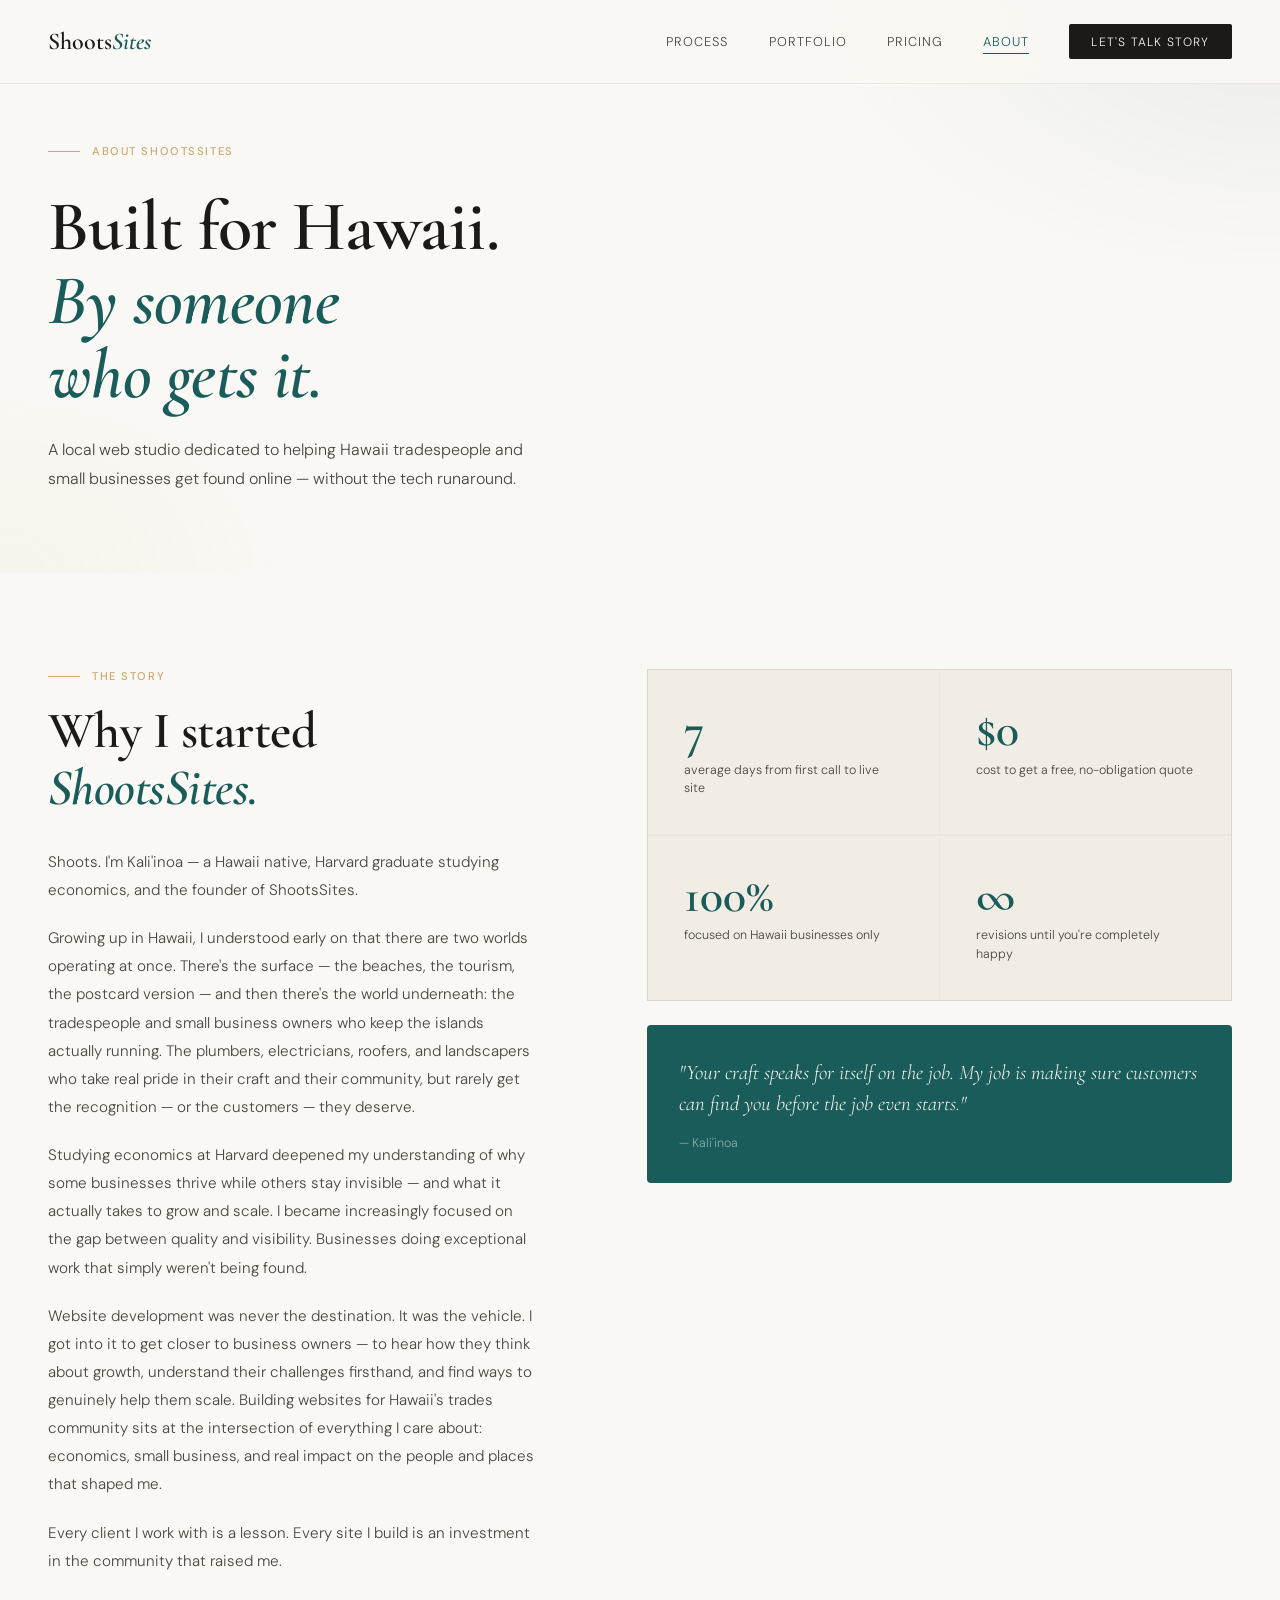
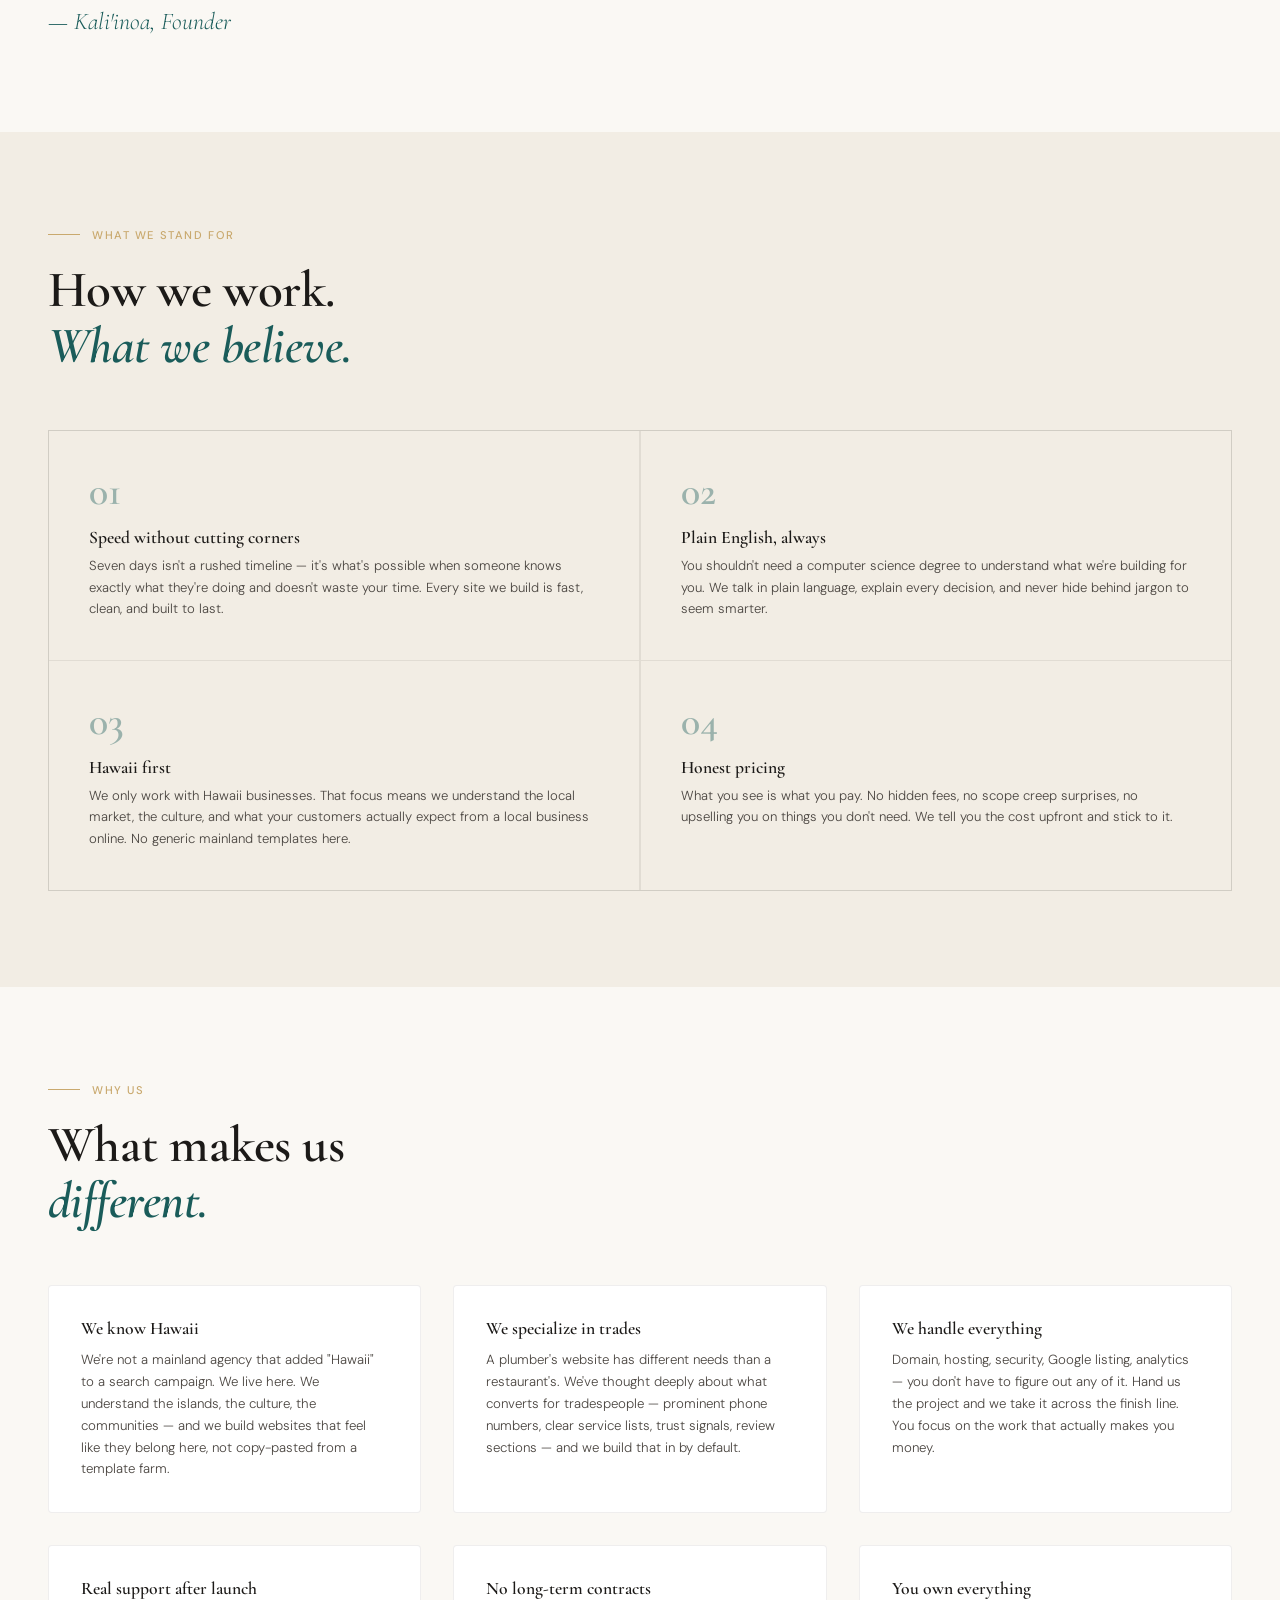
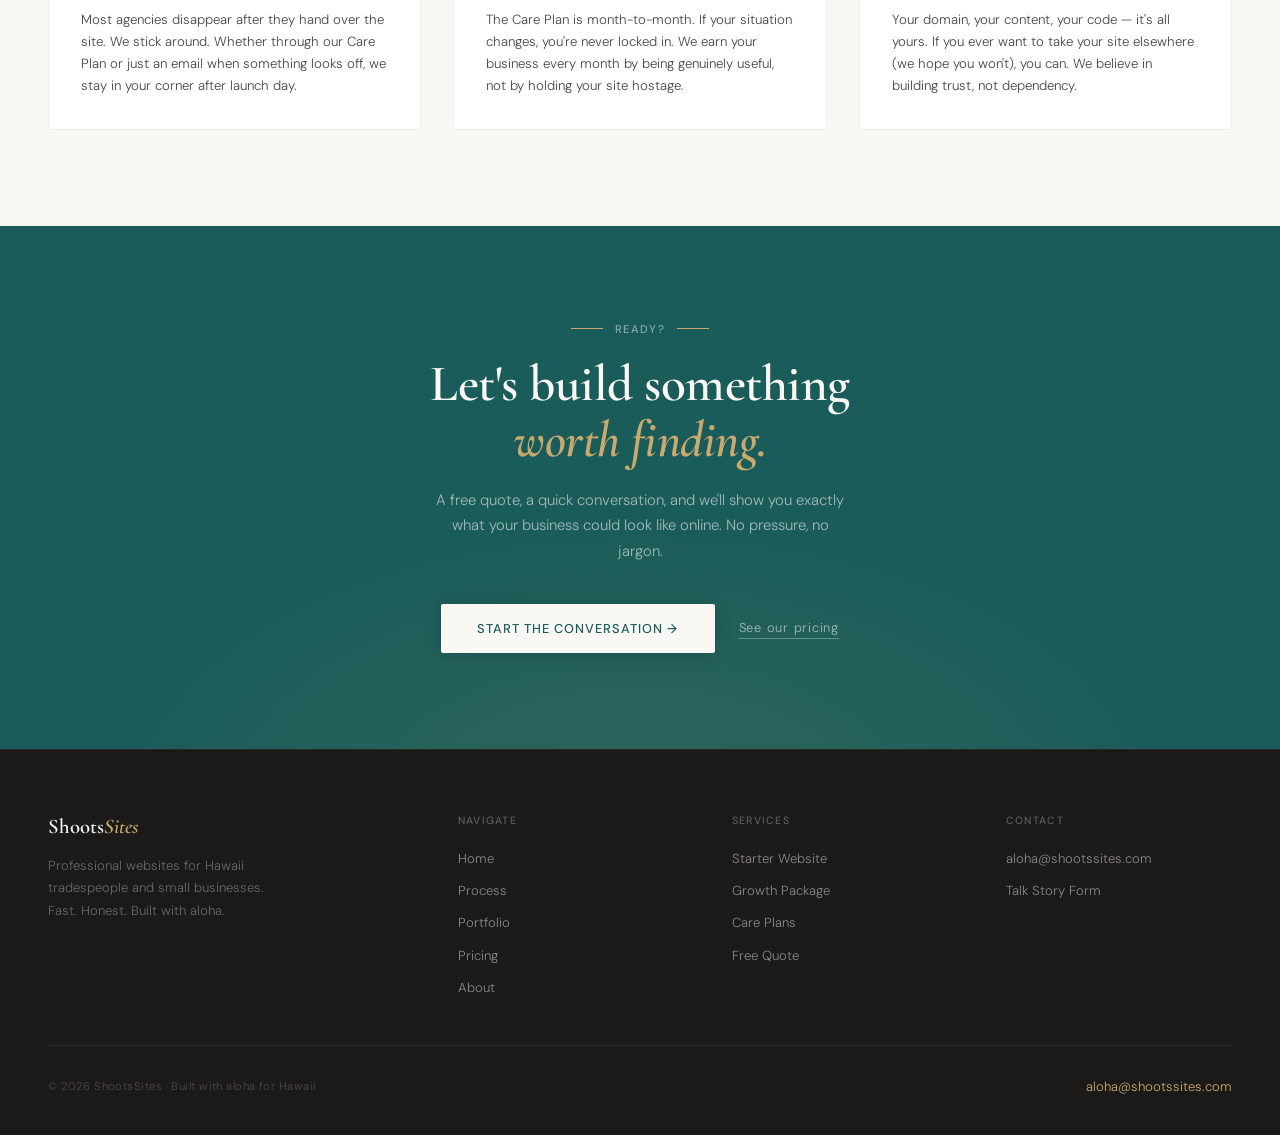
==== about.html @ 87e16a1a "Swap trust bar revisions stat for 24hr response; remove social links Co-Authored-By: Claude Sonnet 4" ====
<!DOCTYPE html>
<html lang="en">
<head>
  <meta charset="UTF-8">
  <meta name="viewport" content="width=device-width, initial-scale=1.0">
  <title>About ShootsSites – Hawaii Web Design by Kali'inoa</title>
  <meta name="description" content="ShootsSites is a Hawaii web studio founded by Kali'inoa, a Harvard economics student and Hawaii native dedicated to helping local tradespeople get found online.">
  <link rel="canonical" href="https://shootssites.com/about.html">
  <meta property="og:title" content="About ShootsSites – Hawaii Web Design by Kali'inoa">
  <meta property="og:description" content="Built for Hawaii. By someone who gets it. ShootsSites helps local tradespeople and small businesses build a professional online presence.">
  <meta property="og:url" content="https://shootssites.com/about.html">
  <meta property="og:type" content="website">
  <meta property="og:image" content="https://shootssites.com/og-image.jpg">
  <meta name="twitter:card" content="summary_large_image">
  <link rel="preconnect" href="https://fonts.googleapis.com">
  <link rel="preconnect" href="https://fonts.gstatic.com" crossorigin>
  <link href="https://fonts.googleapis.com/css2?family=Cormorant+Garamond:ital,wght@0,400;0,600;1,400;1,600&family=DM+Sans:wght@300;400;500&display=swap" rel="stylesheet">
  <link rel="stylesheet" href="style.css">
</head>
<body>

  <div id="cursor"></div>
  <div id="cursor-ring"></div>

  <nav>
    <a href="index.html" class="nav-logo">Shoots<span>Sites</span></a>
    <div class="nav-links" id="navLinks">
      <a href="process.html">Process</a>
      <a href="portfolio.html">Portfolio</a>
      <a href="pricing.html">Pricing</a>
      <a href="about.html">About</a>
      <a href="contact.html" class="nav-cta">Let's talk story</a>
    </div>
    <button class="nav-toggle" id="navToggle" aria-label="Toggle menu">
      <span></span><span></span><span></span>
    </button>
  </nav>

  <!-- ── PAGE HERO ─────────────────────────────────── -->
  <div class="page-hero">
    <div class="page-hero-bg"></div>
    <div class="page-hero-content">
      <div class="eyebrow">
        <span class="eyebrow-line"></span>
        <span class="eyebrow-text">About ShootsSites</span>
      </div>
      <h1>Built for Hawaii.<br><em>By someone<br>who gets it.</em></h1>
      <p class="page-hero-sub">A local web studio dedicated to helping Hawaii tradespeople and small businesses get found online — without the tech runaround.</p>
    </div>
  </div>

  <!-- ── STORY ─────────────────────────────────────── -->
  <section>
    <div class="about-story-wrap">
      <div class="about-story-text reveal">
        <div class="sec-eyebrow">
          <span class="eyebrow-line"></span>
          <span class="eyebrow-text">The story</span>
        </div>
        <h2>Why I started<br><em>ShootsSites.</em></h2>
        <p>Shoots. I'm Kali'inoa — a Hawaii native, Harvard graduate studying economics, and the founder of ShootsSites.</p>
        <p>Growing up in Hawaii, I understood early on that there are two worlds operating at once. There's the surface — the beaches, the tourism, the postcard version — and then there's the world underneath: the tradespeople and small business owners who keep the islands actually running. The plumbers, electricians, roofers, and landscapers who take real pride in their craft and their community, but rarely get the recognition — or the customers — they deserve.</p>
        <p>Studying economics at Harvard deepened my understanding of why some businesses thrive while others stay invisible — and what it actually takes to grow and scale. I became increasingly focused on the gap between quality and visibility. Businesses doing exceptional work that simply weren't being found.</p>
        <p>Website development was never the destination. It was the vehicle. I got into it to get closer to business owners — to hear how they think about growth, understand their challenges firsthand, and find ways to genuinely help them scale. Building websites for Hawaii's trades community sits at the intersection of everything I care about: economics, small business, and real impact on the people and places that shaped me.</p>
        <p>Every client I work with is a lesson. Every site I build is an investment in the community that raised me.</p>
        <div class="about-sig">— Kali'inoa, Founder</div>
      </div>
      <div class="reveal" style="display:flex;flex-direction:column;gap:1.5rem;">
        <div class="stat-grid">
          <div class="stat-cell">
            <div class="stat-num">7</div>
            <div class="stat-label">average days from first call to live site</div>
          </div>
          <div class="stat-cell">
            <div class="stat-num">$0</div>
            <div class="stat-label">cost to get a free, no-obligation quote</div>
          </div>
          <div class="stat-cell">
            <div class="stat-num">100%</div>
            <div class="stat-label">focused on Hawaii businesses only</div>
          </div>
          <div class="stat-cell">
            <div class="stat-num">∞</div>
            <div class="stat-label">revisions until you're completely happy</div>
          </div>
        </div>
        <div style="background:var(--teal-deep);border-radius:4px;padding:2rem;">
          <p style="font-family:'Cormorant Garamond',serif;font-style:italic;font-size:1.3rem;color:var(--foam);line-height:1.5;">"Your craft speaks for itself on the job. My job is making sure customers can find you before the job even starts."</p>
          <p style="font-size:0.78rem;color:rgba(250,248,244,0.5);margin-top:1rem;">— Kali'inoa</p>
        </div>
      </div>
    </div>
  </section>

  <!-- ── VALUES ────────────────────────────────────── -->
  <section style="background:var(--foam-warm);">
    <div class="sec-eyebrow reveal">
      <span class="eyebrow-line"></span>
      <span class="eyebrow-text">What we stand for</span>
    </div>
    <h2 class="reveal">How we work.<br><em>What we believe.</em></h2>
    <div class="values-grid" style="margin-top:3.5rem;">
      <div class="value-cell reveal">
        <div class="value-icon">01</div>
        <h3>Speed without cutting corners</h3>
        <p>Seven days isn't a rushed timeline — it's what's possible when someone knows exactly what they're doing and doesn't waste your time. Every site we build is fast, clean, and built to last.</p>
      </div>
      <div class="value-cell reveal">
        <div class="value-icon">02</div>
        <h3>Plain English, always</h3>
        <p>You shouldn't need a computer science degree to understand what we're building for you. We talk in plain language, explain every decision, and never hide behind jargon to seem smarter.</p>
      </div>
      <div class="value-cell reveal">
        <div class="value-icon">03</div>
        <h3>Hawaii first</h3>
        <p>We only work with Hawaii businesses. That focus means we understand the local market, the culture, and what your customers actually expect from a local business online. No generic mainland templates here.</p>
      </div>
      <div class="value-cell reveal">
        <div class="value-icon">04</div>
        <h3>Honest pricing</h3>
        <p>What you see is what you pay. No hidden fees, no scope creep surprises, no upselling you on things you don't need. We tell you the cost upfront and stick to it.</p>
      </div>
    </div>
  </section>

  <!-- ── WHY SHOOTSSITES ───────────────────────────── -->
  <section>
    <div class="sec-eyebrow reveal">
      <span class="eyebrow-line"></span>
      <span class="eyebrow-text">Why us</span>
    </div>
    <h2 class="reveal">What makes us<br><em>different.</em></h2>
    <div class="why-grid">
      <div class="why-item reveal">
        <h3>We know Hawaii</h3>
        <p>We're not a mainland agency that added "Hawaii" to a search campaign. We live here. We understand the islands, the culture, the communities — and we build websites that feel like they belong here, not copy-pasted from a template farm.</p>
      </div>
      <div class="why-item reveal">
        <h3>We specialize in trades</h3>
        <p>A plumber's website has different needs than a restaurant's. We've thought deeply about what converts for tradespeople — prominent phone numbers, clear service lists, trust signals, review sections — and we build that in by default.</p>
      </div>
      <div class="why-item reveal">
        <h3>We handle everything</h3>
        <p>Domain, hosting, security, Google listing, analytics — you don't have to figure out any of it. Hand us the project and we take it across the finish line. You focus on the work that actually makes you money.</p>
      </div>
      <div class="why-item reveal">
        <h3>Real support after launch</h3>
        <p>Most agencies disappear after they hand over the site. We stick around. Whether through our Care Plan or just an email when something looks off, we stay in your corner after launch day.</p>
      </div>
      <div class="why-item reveal">
        <h3>No long-term contracts</h3>
        <p>The Care Plan is month-to-month. If your situation changes, you're never locked in. We earn your business every month by being genuinely useful, not by holding your site hostage.</p>
      </div>
      <div class="why-item reveal">
        <h3>You own everything</h3>
        <p>Your domain, your content, your code — it's all yours. If you ever want to take your site elsewhere (we hope you won't), you can. We believe in building trust, not dependency.</p>
      </div>
    </div>
  </section>

  <!-- ── CTA BAND ──────────────────────────────────── -->
  <div class="cta-band">
    <div class="sec-eyebrow reveal" style="justify-content:center">
      <span class="eyebrow-line"></span>
      <span class="eyebrow-text" style="color:rgba(250,248,244,0.5)">Ready?</span>
      <span class="eyebrow-line"></span>
    </div>
    <h2 class="reveal">Let's build something<br><em>worth finding.</em></h2>
    <p class="reveal">A free quote, a quick conversation, and we'll show you exactly what your business could look like online. No pressure, no jargon.</p>
    <div class="cta-actions reveal">
      <a href="contact.html" class="btn-primary">Start the conversation →</a>
      <a href="pricing.html" class="btn-ghost">See our pricing</a>
    </div>
  </div>

  <!-- ── FOOTER ────────────────────────────────────── -->
  <footer>
    <div class="footer-top">
      <div class="footer-brand">
        <a href="index.html" class="footer-logo">Shoots<span>Sites</span></a>
        <p>Professional websites for Hawaii tradespeople and small businesses. Fast. Honest. Built with aloha.</p>
      </div>
      <div class="footer-col">
        <h4>Navigate</h4>
        <ul>
          <li><a href="index.html">Home</a></li>
          <li><a href="process.html">Process</a></li>
          <li><a href="portfolio.html">Portfolio</a></li>
          <li><a href="pricing.html">Pricing</a></li>
          <li><a href="about.html">About</a></li>
        </ul>
      </div>
      <div class="footer-col">
        <h4>Services</h4>
        <ul>
          <li><a href="pricing.html">Starter Website</a></li>
          <li><a href="pricing.html">Growth Package</a></li>
          <li><a href="pricing.html">Care Plans</a></li>
          <li><a href="contact.html">Free Quote</a></li>
        </ul>
      </div>
      <div class="footer-col">
        <h4>Contact</h4>
        <ul>
          <li><a href="mailto:aloha@shootssites.com">aloha@shootssites.com</a></li>
          <li><a href="contact.html">Talk Story Form</a></li>
        </ul>
      </div>
    </div>
    <div class="footer-bottom">
      <p class="footer-copy">© 2026 ShootsSites · Built with aloha for Hawaii</p>
      <a href="mailto:aloha@shootssites.com" class="footer-email">aloha@shootssites.com</a>
    </div>
  </footer>

  <script src="main.js"></script>
</body>
</html>
---- style.css ----
/* ─────────────────────────────────────────────
   ShootsSites — Global Stylesheet
   ───────────────────────────────────────────── */

*, *::before, *::after { box-sizing: border-box; margin: 0; padding: 0; }

:root {
  --basalt:      #1c1a18;
  --basalt-mid:  #2e2b27;
  --basalt-soft: #4a4540;
  --foam:        #faf8f4;
  --foam-warm:   #f2ede4;
  --foam-deep:   #e8dfd0;
  --teal-deep:   #1a5c5a;
  --teal-mid:    #2a8a85;
  --teal-light:  #e0f0ef;
  --sand:        #c9a96e;
  --sand-light:  #f5ead8;
  --lava:        #b84a2e;
  --white:       #ffffff;
  --max-w:       1200px;
}

html { scroll-behavior: smooth; }

body {
  font-family: 'DM Sans', sans-serif;
  font-weight: 300;
  background: var(--foam);
  color: var(--basalt);
  overflow-x: hidden;
}


/* ── NAV ─────────────────────────────────────── */
nav {
  position: fixed; top: 0; left: 0; right: 0; z-index: 100;
  display: flex; align-items: center; justify-content: space-between;
  padding: 1.5rem 3rem;
  background: rgba(250,248,244,0.92);
  backdrop-filter: blur(16px);
  -webkit-backdrop-filter: blur(16px);
  border-bottom: 1px solid rgba(28,26,24,0.07);
  transition: padding 0.3s;
}

.nav-logo {
  font-family: 'Cormorant Garamond', serif;
  font-weight: 600; font-size: 1.5rem;
  color: var(--basalt); text-decoration: none;
  flex-shrink: 0;
}
.nav-logo span { color: var(--teal-deep); font-style: italic; }

.nav-links { display: flex; align-items: center; gap: 2.5rem; }
.nav-links a {
  text-decoration: none; color: var(--basalt-soft);
  font-size: 0.8rem; letter-spacing: 0.08em; text-transform: uppercase;
  transition: color 0.2s; position: relative;
}
.nav-links a::after {
  content: ''; position: absolute; bottom: -4px; left: 0; right: 0;
  height: 1px; background: var(--teal-deep);
  transform: scaleX(0); transition: transform 0.2s; transform-origin: left;
}
.nav-links a:hover { color: var(--teal-deep); }
.nav-links a:hover::after { transform: scaleX(1); }
.nav-links a.active { color: var(--teal-deep); }
.nav-links a.active::after { transform: scaleX(1); }

.nav-cta {
  background: var(--basalt) !important; color: var(--foam) !important;
  padding: 0.6rem 1.4rem !important; border-radius: 2px !important;
  font-size: 0.75rem !important; letter-spacing: 0.1em !important;
  text-transform: uppercase !important; transition: background 0.2s !important;
}
.nav-cta::after { display: none !important; }
.nav-cta:hover { background: var(--teal-deep) !important; color: var(--foam) !important; }
.nav-cta.active { background: var(--basalt) !important; }

.nav-toggle {
  display: none; flex-direction: column; gap: 5px;
  background: none; border: none; padding: 0.4rem;
  z-index: 101; position: relative;
}
.nav-toggle span {
  display: block; width: 22px; height: 1.5px;
  background: var(--basalt); transition: all 0.3s;
}
.nav-toggle.open span:nth-child(1) { transform: translateY(6.5px) rotate(45deg); }
.nav-toggle.open span:nth-child(2) { opacity: 0; }
.nav-toggle.open span:nth-child(3) { transform: translateY(-6.5px) rotate(-45deg); }

/* ── TYPOGRAPHY ──────────────────────────────── */
h1 {
  font-family: 'Cormorant Garamond', serif;
  font-weight: 600;
  font-size: clamp(3rem, 5.5vw, 4.8rem);
  line-height: 1.05; letter-spacing: -0.01em; color: var(--basalt);
}
h1 em { font-style: italic; color: var(--teal-deep); }

h2 {
  font-family: 'Cormorant Garamond', serif;
  font-weight: 600; font-size: clamp(2.2rem, 4vw, 3.2rem);
  line-height: 1.1; letter-spacing: -0.01em; color: var(--basalt);
}
h2 em { font-style: italic; color: var(--teal-deep); }

h3 {
  font-family: 'Cormorant Garamond', serif;
  font-weight: 600;
}

/* ── EYEBROW ─────────────────────────────────── */
.eyebrow {
  display: flex; align-items: center; gap: 0.75rem; margin-bottom: 2rem;
}
.eyebrow-line { width: 32px; height: 1px; background: var(--sand); flex-shrink: 0; }
.eyebrow-text {
  font-size: 0.7rem; letter-spacing: 0.14em; text-transform: uppercase;
  color: var(--sand); font-weight: 500;
}
.sec-eyebrow { display: flex; align-items: center; gap: 0.75rem; margin-bottom: 1.25rem; }

/* ── BUTTONS ─────────────────────────────────── */
.btn-primary {
  background: var(--teal-deep); color: var(--foam);
  text-decoration: none; padding: 1rem 2.25rem; border-radius: 2px;
  font-size: 0.8rem; font-weight: 500; letter-spacing: 0.08em; text-transform: uppercase;
  transition: background 0.25s, transform 0.2s, box-shadow 0.25s;
  box-shadow: 0 2px 16px rgba(26,92,90,0.2); display: inline-block;
}
.btn-primary:hover { background: var(--teal-mid); transform: translateY(-2px); box-shadow: 0 6px 24px rgba(26,92,90,0.3); }

.btn-ghost {
  color: var(--basalt-soft); text-decoration: none;
  font-size: 0.8rem; letter-spacing: 0.06em;
  display: inline-flex; align-items: center; gap: 0.5rem;
  border-bottom: 1px solid rgba(28,26,24,0.2); padding-bottom: 2px;
  transition: color 0.2s, gap 0.2s, border-color 0.2s;
}
.btn-ghost:hover { color: var(--teal-deep); gap: 0.8rem; border-color: var(--teal-deep); }

.btn-outline {
  color: var(--basalt); text-decoration: none;
  font-size: 0.8rem; letter-spacing: 0.08em; text-transform: uppercase;
  padding: 0.85rem 2rem; border-radius: 2px;
  border: 1.5px solid rgba(28,26,24,0.25); display: inline-block;
  transition: border-color 0.2s, color 0.2s;
}
.btn-outline:hover { border-color: var(--teal-deep); color: var(--teal-deep); }

/* ── SECTIONS ────────────────────────────────── */
section { padding: 6rem 3rem; }

.section-header { max-width: 640px; margin-bottom: 3.5rem; }
.section-header p { color: var(--basalt-soft); line-height: 1.8; margin-top: 1.1rem; font-size: 0.95rem; }

.section-row {
  display: flex; align-items: baseline; justify-content: space-between;
  margin-bottom: 3rem;
}

/* ── PAGE HERO (inner pages) ─────────────────── */
.page-hero {
  padding: 9rem 3rem 5rem;
  position: relative; overflow: hidden;
}
.page-hero-bg {
  position: absolute; inset: 0; z-index: 0;
  background:
    radial-gradient(ellipse 60% 80% at 100% 0%, rgba(26,92,90,0.07) 0%, transparent 60%),
    radial-gradient(ellipse 40% 60% at 0% 100%, rgba(201,169,110,0.06) 0%, transparent 55%),
    var(--foam);
}
.page-hero-content { position: relative; z-index: 1; max-width: 700px; }
.page-hero .eyebrow { opacity: 0; animation: riseIn 0.8s 0.1s ease forwards; }
.page-hero h1 { opacity: 0; animation: riseIn 0.8s 0.2s ease forwards; }
.page-hero-sub {
  font-size: 1rem; color: var(--basalt-soft);
  line-height: 1.8; max-width: 500px; margin-top: 1.5rem;
  opacity: 0; animation: riseIn 0.8s 0.35s ease forwards;
}
.page-hero-actions {
  display: flex; align-items: center; gap: 1.5rem; margin-top: 2.5rem;
  opacity: 0; animation: riseIn 0.8s 0.5s ease forwards;
}

/* ── MARQUEE ─────────────────────────────────── */
.marquee-wrap { background: var(--basalt); padding: 1.4rem 0; overflow: hidden; }
.marquee-track { display: flex; white-space: nowrap; animation: marquee 28s linear infinite; }
.marquee-item { display: inline-flex; align-items: center; gap: 1.25rem; padding: 0 2.5rem; font-size: 0.85rem; letter-spacing: 0.14em; text-transform: uppercase; color: rgba(250,248,244,0.45); font-weight: 400; }
.marquee-dot { width: 5px; height: 5px; background: var(--sand); border-radius: 50%; opacity: 0.6; flex-shrink: 0; }
@keyframes marquee { from { transform: translateX(0); } to { transform: translateX(-50%); } }

/* ── HOMEPAGE HERO ───────────────────────────── */
.hero {
  min-height: 100vh;
  display: flex; align-items: center;
  padding: 0 3rem;
  position: relative; overflow: hidden;
}
.hero-bg {
  position: absolute; inset: 0; z-index: 0;
  background:
    radial-gradient(ellipse 70% 80% at 105% 50%, rgba(26,92,90,0.08) 0%, transparent 65%),
    radial-gradient(ellipse 50% 60% at -5% 100%, rgba(201,169,110,0.07) 0%, transparent 60%),
    var(--foam);
}
.hero-content { position: relative; z-index: 1; padding-top: 4rem; max-width: 760px; }
.hero-body {
  font-size: 1.15rem; color: var(--basalt-soft);
  line-height: 1.85; max-width: 580px; margin-top: 2rem;
  opacity: 0; animation: riseIn 0.8s 0.35s ease forwards;
}
.hero-actions {
  display: flex; align-items: center; gap: 1.5rem; margin-top: 3rem;
  opacity: 0; animation: riseIn 0.8s 0.5s ease forwards;
}
.hero-visual {
  position: relative; z-index: 1; padding-top: 5rem;
  display: flex; flex-direction: column; gap: 1rem;
}
.hero-card {
  background: var(--white); border-radius: 4px;
  padding: 1.5rem 1.75rem;
  border: 1px solid rgba(28,26,24,0.07);
  box-shadow: 0 2px 20px rgba(28,26,24,0.05);
  transition: transform 0.3s, box-shadow 0.3s;
  opacity: 0;
}
.hero-card:nth-child(1) { animation: riseIn 0.7s 0.65s ease forwards; margin-left: 2rem; }
.hero-card:nth-child(2) { animation: riseIn 0.7s 0.8s ease forwards; }
.hero-card:nth-child(3) { animation: riseIn 0.7s 0.95s ease forwards; margin-left: 1rem; }
.hero-card:hover { transform: translateY(-3px); box-shadow: 0 8px 32px rgba(28,26,24,0.1); }
.card-label { font-size: 0.66rem; letter-spacing: 0.12em; text-transform: uppercase; color: var(--sand); margin-bottom: 0.4rem; font-weight: 500; }
.card-title { font-family: 'Cormorant Garamond', serif; font-weight: 600; font-size: 1.1rem; color: var(--basalt); margin-bottom: 0.3rem; }
.card-sub { font-size: 0.8rem; color: var(--basalt-soft); line-height: 1.5; }
.card-tag { display: inline-block; margin-top: 0.75rem; background: var(--teal-light); color: var(--teal-deep); font-size: 0.66rem; font-weight: 500; letter-spacing: 0.08em; text-transform: uppercase; padding: 0.25rem 0.6rem; border-radius: 2px; }

/* ── PROBLEM SECTION ─────────────────────────── */
.problem-wrap { background: var(--basalt); border-radius: 6px; padding: 5rem 4rem; }
.problem-wrap h2 { color: var(--foam); }
.problem-wrap h2 em { color: var(--sand); }
.problem-grid {
  display: grid; grid-template-columns: repeat(2, 1fr);
  gap: 1.5px; margin-top: 3.5rem;
  background: rgba(250,248,244,0.07);
  border: 1.5px solid rgba(250,248,244,0.07);
}
.problem-cell { background: var(--basalt-mid); padding: 2.5rem; transition: background 0.25s; }
.problem-cell:hover { background: var(--basalt-soft); }
.problem-num { font-family: 'Cormorant Garamond', serif; font-size: 3rem; font-weight: 600; color: var(--sand); line-height: 1; margin-bottom: 0.75rem; }
.problem-cell h3 { font-family: 'Cormorant Garamond', serif; font-weight: 600; font-size: 1.2rem; color: var(--foam); margin-bottom: 0.5rem; }
.problem-cell p { font-size: 0.85rem; color: rgba(250,248,244,0.45); line-height: 1.7; }

/* ── HOW / PROCESS SECTION ───────────────────── */
.how-grid { display: grid; grid-template-columns: 1fr 1fr; gap: 5rem; align-items: start; margin-top: 3.5rem; }
.how-sticky { position: sticky; top: 7rem; }
.how-sticky p { color: var(--basalt-soft); line-height: 1.8; margin-top: 1.25rem; font-size: 0.93rem; }
.steps-list { display: flex; flex-direction: column; }
.step-item { display: grid; grid-template-columns: 48px 1fr; gap: 1.5rem; padding: 2rem 0; border-bottom: 1px solid rgba(28,26,24,0.08); }
.step-item:last-child { border-bottom: none; }
.step-n { font-family: 'Cormorant Garamond', serif; font-size: 1rem; font-weight: 600; color: var(--sand); padding-top: 6px; }
.step-item h3 { font-size: 1.5rem; color: var(--basalt); margin-bottom: 0.6rem; }
.step-item p { font-size: 0.95rem; color: var(--basalt-soft); line-height: 1.8; }

/* ── PORTFOLIO GRID ──────────────────────────── */
.portfolio-grid { display: grid; grid-template-columns: repeat(3, 1fr); gap: 1.5rem; margin-top: 3rem; }
.portfolio-card { background: var(--white); border-radius: 4px; overflow: hidden; border: 1px solid rgba(28,26,24,0.07); transition: transform 0.3s, box-shadow 0.3s; }
.portfolio-card:hover { transform: translateY(-4px); box-shadow: 0 12px 40px rgba(28,26,24,0.1); }
.portfolio-thumb { height: 180px; background: var(--foam-deep); display: flex; align-items: center; justify-content: center; position: relative; overflow: hidden; }
.portfolio-thumb-inner { font-family: 'Cormorant Garamond', serif; font-size: 1.75rem; font-weight: 600; color: var(--basalt-soft); opacity: 0.25; }
.portfolio-coming { position: absolute; bottom: 0.75rem; left: 0.75rem; background: var(--basalt); color: var(--foam); font-size: 0.62rem; letter-spacing: 0.1em; text-transform: uppercase; padding: 0.25rem 0.6rem; border-radius: 2px; }
.portfolio-body { padding: 1.5rem; }
.portfolio-industry { font-size: 0.66rem; letter-spacing: 0.1em; text-transform: uppercase; color: var(--sand); font-weight: 500; margin-bottom: 0.4rem; }
.portfolio-body h3 { font-size: 1.1rem; color: var(--basalt); margin-bottom: 0.4rem; }
.portfolio-body p { font-size: 0.82rem; color: var(--basalt-soft); line-height: 1.6; }

/* ── PRICING GRID ────────────────────────────── */
.pricing-grid { display: grid; grid-template-columns: repeat(3, 1fr); gap: 1.5px; margin-top: 3.5rem; background: rgba(28,26,24,0.08); border: 1.5px solid rgba(28,26,24,0.08); }
.price-cell { background: var(--foam); padding: 3rem 2.5rem; transition: background 0.25s; position: relative; }
.price-cell:hover { background: var(--white); }
.price-cell.featured { background: var(--teal-deep); }
.price-cell.featured:hover { background: var(--teal-mid); }
.price-badge { display: inline-block; background: var(--sand); color: var(--basalt); font-size: 0.62rem; font-weight: 500; letter-spacing: 0.1em; text-transform: uppercase; padding: 0.25rem 0.65rem; border-radius: 2px; margin-bottom: 1.5rem; }
.price-cell h3 { font-size: 1.1rem; color: var(--basalt); margin-bottom: 0.5rem; }
.price-cell.featured h3 { color: rgba(250,248,244,0.6); }
.price-amount { font-family: 'Cormorant Garamond', serif; font-weight: 600; font-size: 3.5rem; line-height: 1; color: var(--basalt); letter-spacing: -0.02em; margin-bottom: 0.25rem; }
.price-cell.featured .price-amount { color: var(--foam); }
.price-period { font-size: 0.78rem; color: var(--basalt-soft); margin-bottom: 2rem; }
.price-cell.featured .price-period { color: rgba(250,248,244,0.5); }
.price-divider { height: 1px; background: rgba(28,26,24,0.08); margin-bottom: 1.75rem; }
.price-cell.featured .price-divider { background: rgba(250,248,244,0.15); }
.price-list { list-style: none; display: flex; flex-direction: column; gap: 0.65rem; margin-bottom: 2.5rem; }
.price-list li { font-size: 0.85rem; color: var(--basalt-soft); display: flex; align-items: flex-start; gap: 0.6rem; line-height: 1.5; }
.price-cell.featured .price-list li { color: rgba(250,248,244,0.7); }
.price-list li::before { content: '—'; color: var(--sand); flex-shrink: 0; font-size: 0.7rem; margin-top: 3px; }
.price-btn { display: block; text-align: center; padding: 0.85rem 1rem; border-radius: 2px; font-size: 0.75rem; font-weight: 500; letter-spacing: 0.1em; text-transform: uppercase; text-decoration: none; border: 1.5px solid var(--basalt); color: var(--basalt); transition: background 0.2s, color 0.2s, transform 0.15s; }
.price-btn:hover { background: var(--basalt); color: var(--foam); transform: translateY(-1px); }
.price-cell.featured .price-btn { background: var(--foam); color: var(--teal-deep); border-color: var(--foam); }
.price-cell.featured .price-btn:hover { background: var(--sand-light); }

/* ── ABOUT SECTION ───────────────────────────── */
.about-wrap { display: grid; grid-template-columns: 1fr 1fr; gap: 6rem; align-items: center; }
.about-text p { color: var(--basalt-soft); line-height: 1.85; margin-top: 1.25rem; font-size: 0.95rem; }
.about-sig { font-family: 'Cormorant Garamond', serif; font-style: italic; font-size: 1.5rem; color: var(--teal-deep); margin-top: 2rem; }
.stat-grid { display: grid; grid-template-columns: 1fr 1fr; gap: 1.5px; background: rgba(28,26,24,0.08); border: 1.5px solid rgba(28,26,24,0.08); }
.stat-cell { background: var(--foam-warm); padding: 2.25rem; transition: background 0.2s; }
.stat-cell:hover { background: var(--white); }
.stat-num { font-family: 'Cormorant Garamond', serif; font-weight: 600; font-size: 3rem; color: var(--teal-deep); line-height: 1; margin-bottom: 0.4rem; }
.stat-label { font-size: 0.78rem; color: var(--basalt-soft); line-height: 1.5; }

/* ── TALK STORY FORM ─────────────────────────── */
.talk-story { background: var(--basalt); padding: 7rem 3rem; text-align: center; position: relative; overflow: hidden; }
.talk-story::before { content: 'aloha'; position: absolute; font-family: 'Cormorant Garamond', serif; font-size: 18rem; font-weight: 600; color: rgba(250,248,244,0.02); top: 50%; left: 50%; transform: translate(-50%, -50%); pointer-events: none; white-space: nowrap; }
.talk-story h2 { color: var(--foam); position: relative; z-index: 1; max-width: 600px; margin: 0 auto; }
.talk-story h2 em { color: var(--sand); }
.talk-story-sub { color: rgba(250,248,244,0.45); font-size: 0.93rem; line-height: 1.8; max-width: 420px; margin: 1.5rem auto 0; position: relative; z-index: 1; }
.talk-form { max-width: 520px; margin: 3.5rem auto 0; position: relative; z-index: 1; display: flex; flex-direction: column; gap: 1rem; }
.form-row { display: grid; grid-template-columns: 1fr 1fr; gap: 1rem; }
.form-field { display: flex; flex-direction: column; gap: 0.4rem; }
.form-field label { font-size: 0.66rem; letter-spacing: 0.1em; text-transform: uppercase; color: rgba(250,248,244,0.3); font-weight: 500; }
.form-field input, .form-field textarea, .form-field select {
  background: rgba(250,248,244,0.06); border: 1px solid rgba(250,248,244,0.12);
  border-radius: 2px; padding: 0.9rem 1.1rem;
  font-family: 'DM Sans', sans-serif; font-size: 0.88rem; font-weight: 300;
  color: var(--foam); outline: none;
  transition: border-color 0.2s, background 0.2s; width: 100%; -webkit-appearance: none;
}
.form-field input::placeholder, .form-field textarea::placeholder { color: rgba(250,248,244,0.22); }
.form-field input:focus, .form-field textarea:focus, .form-field select:focus { border-color: var(--sand); background: rgba(250,248,244,0.09); }
.form-field select option { background: var(--basalt-mid); }
.form-field textarea { height: 110px; resize: none; }
.form-submit { background: var(--sand); color: var(--basalt); border: none; padding: 1.1rem; border-radius: 2px; font-family: 'DM Sans', sans-serif; font-size: 0.8rem; font-weight: 500; letter-spacing: 0.1em; text-transform: uppercase; transition: background 0.25s, transform 0.15s; box-shadow: 0 2px 16px rgba(201,169,110,0.2); width: 100%; margin-top: 0.5rem; }
.form-submit:hover { background: #d4b478; transform: translateY(-2px); }
.form-note { font-size: 0.7rem; color: rgba(250,248,244,0.22); margin-top: 0.5rem; }

/* ── PRICING PAGE — COMPARISON TABLE ─────────── */
.comparison-wrap { margin-top: 5rem; }
.comparison-wrap h3 { font-size: 1.3rem; color: var(--basalt); margin-bottom: 2rem; }
.comparison-table { width: 100%; border-collapse: collapse; }
.comparison-table th { padding: 1rem 1.5rem; text-align: center; font-size: 0.7rem; letter-spacing: 0.1em; text-transform: uppercase; font-weight: 500; }
.comparison-table th:first-child { text-align: left; }
.comparison-table th.col-featured { background: var(--teal-deep); color: var(--foam); }
.comparison-table th:not(:first-child) { color: var(--basalt-soft); }
.comparison-table td { padding: 0.9rem 1.5rem; font-size: 0.85rem; color: var(--basalt-soft); border-bottom: 1px solid rgba(28,26,24,0.07); text-align: center; }
.comparison-table td:first-child { text-align: left; color: var(--basalt); }
.comparison-table td.col-featured { background: rgba(26,92,90,0.04); }
.comparison-table tr:last-child td { border-bottom: none; }
.check { color: var(--teal-deep); font-weight: 500; }
.dash { color: rgba(28,26,24,0.2); }
.comparison-table tbody tr:hover td { background: var(--foam-warm); }
.comparison-table tbody tr:hover td.col-featured { background: rgba(26,92,90,0.07); }

/* ── PRICING PAGE — FAQ ACCORDION ────────────── */
.faq-list { display: flex; flex-direction: column; margin-top: 3rem; }
.faq-item { border-bottom: 1px solid rgba(28,26,24,0.09); }
.faq-q {
  display: flex; justify-content: space-between; align-items: center;
  padding: 1.5rem 0; font-size: 0.95rem; font-weight: 400; color: var(--basalt);
  background: none; border: none; width: 100%; text-align: left;
  transition: color 0.2s;
}
.faq-q:hover { color: var(--teal-deep); }
.faq-icon { width: 20px; height: 20px; flex-shrink: 0; position: relative; }
.faq-icon::before, .faq-icon::after {
  content: ''; position: absolute; background: currentColor;
  transition: transform 0.25s, opacity 0.25s;
}
.faq-icon::before { width: 12px; height: 1.5px; top: 50%; left: 50%; transform: translate(-50%, -50%); }
.faq-icon::after { width: 1.5px; height: 12px; top: 50%; left: 50%; transform: translate(-50%, -50%); }
.faq-item.open .faq-icon::after { transform: translate(-50%, -50%) rotate(90deg); opacity: 0; }
.faq-a { max-height: 0; overflow: hidden; transition: max-height 0.35s ease; }
.faq-item.open .faq-a { max-height: 300px; }
.faq-a p { font-size: 0.88rem; color: var(--basalt-soft); line-height: 1.75; padding-bottom: 1.5rem; }

/* ── PORTFOLIO PAGE — FILTER ─────────────────── */
.portfolio-filter {
  display: flex; flex-wrap: wrap; gap: 0.5rem; margin-bottom: 2.5rem;
}
.filter-btn {
  background: none; border: 1.5px solid rgba(28,26,24,0.14); color: var(--basalt-soft);
  padding: 0.5rem 1.2rem; border-radius: 2px; font-family: 'DM Sans', sans-serif;
  font-size: 0.72rem; letter-spacing: 0.08em; text-transform: uppercase; font-weight: 400;
  transition: all 0.2s;
}
.filter-btn:hover, .filter-btn.active {
  background: var(--basalt); border-color: var(--basalt); color: var(--foam);
}
.portfolio-full-grid {
  display: grid; grid-template-columns: repeat(3, 1fr); gap: 1.5rem;
}
.portfolio-card[data-hidden] { display: none; }

/* ── ABOUT PAGE ───────────────────────────────── */
.about-story-wrap {
  display: grid; grid-template-columns: 1fr 1.2fr; gap: 7rem; align-items: start;
}
.about-story-text h2 { margin-bottom: 2rem; }
.about-story-text p { color: var(--basalt-soft); line-height: 1.85; font-size: 0.95rem; margin-bottom: 1.25rem; }
.about-story-text p:last-of-type { margin-bottom: 0; }

.values-grid { display: grid; grid-template-columns: 1fr 1fr; gap: 1.5px; background: rgba(28,26,24,0.08); border: 1.5px solid rgba(28,26,24,0.08); margin-top: 3.5rem; }
.value-cell { background: var(--foam-warm); padding: 2.5rem; transition: background 0.2s; }
.value-cell:hover { background: var(--white); }
.value-icon { font-family: 'Cormorant Garamond', serif; font-size: 2.5rem; font-weight: 600; color: var(--teal-deep); opacity: 0.4; line-height: 1; margin-bottom: 1rem; }
.value-cell h3 { font-size: 1.1rem; color: var(--basalt); margin-bottom: 0.4rem; }
.value-cell p { font-size: 0.82rem; color: var(--basalt-soft); line-height: 1.65; }

.why-grid { display: grid; grid-template-columns: repeat(3, 1fr); gap: 2rem; margin-top: 3.5rem; }
.why-item { padding: 2rem; background: var(--white); border-radius: 4px; border: 1px solid rgba(28,26,24,0.07); }
.why-item h3 { font-size: 1.1rem; color: var(--basalt); margin-bottom: 0.6rem; }
.why-item p { font-size: 0.83rem; color: var(--basalt-soft); line-height: 1.65; }

/* ── CONTACT PAGE ────────────────────────────── */
.contact-layout { display: grid; grid-template-columns: 1fr 1.4fr; gap: 6rem; align-items: start; }
.contact-info h3 { font-size: 1.3rem; color: var(--basalt); margin-bottom: 1.5rem; }
.contact-info p { font-size: 0.88rem; color: var(--basalt-soft); line-height: 1.75; margin-bottom: 1.5rem; }
.contact-detail { display: flex; align-items: center; gap: 0.75rem; margin-bottom: 1rem; }
.contact-detail-label { font-size: 0.66rem; letter-spacing: 0.1em; text-transform: uppercase; color: var(--sand); font-weight: 500; width: 80px; flex-shrink: 0; }
.contact-detail-val { font-size: 0.88rem; color: var(--basalt); text-decoration: none; transition: color 0.2s; }
.contact-detail-val:hover { color: var(--teal-deep); }

.what-next { margin-top: 3rem; padding-top: 2.5rem; border-top: 1px solid rgba(28,26,24,0.08); }
.what-next h4 { font-size: 0.66rem; letter-spacing: 0.12em; text-transform: uppercase; color: var(--basalt-soft); margin-bottom: 1.5rem; font-weight: 500; }
.next-steps { display: flex; flex-direction: column; gap: 1.25rem; }
.next-step { display: flex; gap: 1rem; align-items: flex-start; }
.next-step-n { font-family: 'Cormorant Garamond', serif; font-size: 1.1rem; font-weight: 600; color: var(--sand); flex-shrink: 0; line-height: 1.3; }
.next-step p { font-size: 0.83rem; color: var(--basalt-soft); line-height: 1.65; }

.contact-form-wrap {
  background: var(--basalt); border-radius: 6px; padding: 3.5rem;
}
.contact-form-wrap .form-field label { color: rgba(250,248,244,0.35); }
.contact-form-inner { display: flex; flex-direction: column; gap: 1rem; }
.contact-form-head { margin-bottom: 0.5rem; }
.contact-form-head h3 { font-size: 1.4rem; color: var(--foam); margin-bottom: 0.4rem; }
.contact-form-head p { font-size: 0.82rem; color: rgba(250,248,244,0.4); line-height: 1.6; }

/* ── PROCESS PAGE ────────────────────────────── */
.process-full { display: flex; flex-direction: column; }
.process-step-full {
  display: grid; grid-template-columns: 80px 1fr 1fr; gap: 3rem;
  padding: 3.5rem 0; border-bottom: 1px solid rgba(28,26,24,0.08);
  align-items: start;
}
.process-step-full:last-child { border-bottom: none; }
.process-step-num {
  font-family: 'Cormorant Garamond', serif; font-weight: 600;
  font-size: 4rem; color: rgba(201,169,110,0.2); line-height: 1;
}
.process-step-main h3 { font-size: 1.4rem; color: var(--basalt); margin-bottom: 0.75rem; }
.process-step-main p { font-size: 0.88rem; color: var(--basalt-soft); line-height: 1.75; }
.process-step-detail { padding: 1.75rem; background: var(--foam-warm); border-radius: 4px; }
.process-step-detail h4 { font-size: 0.66rem; letter-spacing: 0.12em; text-transform: uppercase; color: var(--sand); font-weight: 500; margin-bottom: 1rem; }
.process-step-detail ul { list-style: none; display: flex; flex-direction: column; gap: 0.6rem; }
.process-step-detail ul li { font-size: 0.82rem; color: var(--basalt-soft); line-height: 1.55; display: flex; gap: 0.6rem; }
.process-step-detail ul li::before { content: '—'; color: var(--sand); flex-shrink: 0; font-size: 0.7rem; margin-top: 2px; }

.prep-wrap { background: var(--basalt); border-radius: 6px; padding: 4rem; margin-top: 0; }
.prep-wrap h2 { color: var(--foam); }
.prep-wrap h2 em { color: var(--sand); }
.prep-wrap > p { color: rgba(250,248,244,0.5); font-size: 0.9rem; line-height: 1.75; margin-top: 1rem; max-width: 560px; }
.prep-grid { display: grid; grid-template-columns: repeat(3, 1fr); gap: 1.5px; margin-top: 2.5rem; background: rgba(250,248,244,0.07); border: 1.5px solid rgba(250,248,244,0.07); }
.prep-cell { background: var(--basalt-mid); padding: 2rem; transition: background 0.2s; }
.prep-cell:hover { background: var(--basalt-soft); }
.prep-cell h4 { font-family: 'Cormorant Garamond', serif; font-weight: 600; font-size: 1rem; color: var(--foam); margin-bottom: 0.75rem; }
.prep-cell ul { list-style: none; display: flex; flex-direction: column; gap: 0.5rem; }
.prep-cell ul li { font-size: 0.8rem; color: rgba(250,248,244,0.45); line-height: 1.5; display: flex; gap: 0.5rem; }
.prep-cell ul li::before { content: '·'; color: var(--sand); flex-shrink: 0; }

/* ── CTA BAND ────────────────────────────────── */
.cta-band {
  background: var(--teal-deep); padding: 6rem 3rem; text-align: center; position: relative; overflow: hidden;
}
.cta-band::before {
  content: ''; position: absolute; inset: 0;
  background: radial-gradient(ellipse 70% 90% at 50% 110%, rgba(201,169,110,0.12) 0%, transparent 60%);
}
.cta-band > * { position: relative; z-index: 1; }
.cta-band h2 { color: var(--foam); max-width: 560px; margin: 0 auto; }
.cta-band h2 em { color: var(--sand); }
.cta-band p { color: rgba(250,248,244,0.6); font-size: 0.93rem; margin: 1.25rem auto 0; max-width: 420px; line-height: 1.7; }
.cta-actions { display: flex; align-items: center; justify-content: center; gap: 1.5rem; margin-top: 2.5rem; flex-wrap: wrap; }
.cta-band .btn-primary { background: var(--foam); color: var(--teal-deep); box-shadow: 0 2px 16px rgba(0,0,0,0.15); }
.cta-band .btn-primary:hover { background: var(--sand-light); transform: translateY(-2px); }
.cta-band .btn-ghost { color: rgba(250,248,244,0.6); border-color: rgba(250,248,244,0.3); }
.cta-band .btn-ghost:hover { color: var(--foam); border-color: var(--foam); gap: 0.8rem; }

/* ── FOOTER ──────────────────────────────────── */
footer {
  background: var(--basalt); padding: 4rem 3rem 2.5rem;
  border-top: 1px solid rgba(250,248,244,0.06);
}
.footer-top {
  display: grid; grid-template-columns: 1.6fr 1fr 1fr 1fr;
  gap: 3rem; padding-bottom: 3rem;
  border-bottom: 1px solid rgba(250,248,244,0.07);
  margin-bottom: 2rem;
}
.footer-logo { font-family: 'Cormorant Garamond', serif; font-weight: 600; font-size: 1.3rem; color: var(--foam); text-decoration: none; display: inline-block; margin-bottom: 1rem; }
.footer-logo span { color: var(--sand); font-style: italic; }
.footer-brand p { font-size: 0.82rem; color: rgba(250,248,244,0.35); line-height: 1.7; max-width: 240px; }
.footer-col h4 { font-size: 0.66rem; letter-spacing: 0.12em; text-transform: uppercase; color: rgba(250,248,244,0.3); margin-bottom: 1.25rem; font-weight: 500; }
.footer-col ul { list-style: none; display: flex; flex-direction: column; gap: 0.7rem; }
.footer-col ul li a { font-size: 0.82rem; color: rgba(250,248,244,0.5); text-decoration: none; transition: color 0.2s; }
.footer-col ul li a:hover { color: var(--foam); }
.footer-bottom { display: flex; justify-content: space-between; align-items: center; }
.footer-copy { font-size: 0.7rem; color: rgba(250,248,244,0.22); letter-spacing: 0.04em; }
.footer-email { color: var(--sand); text-decoration: none; font-size: 0.82rem; transition: color 0.2s; }
.footer-email:hover { color: var(--foam); }

/* ── TRUST BAR ───────────────────────────────── */
.trust-bar {
  background: var(--foam-warm);
  border-top: 1px solid rgba(28,26,24,0.06);
  border-bottom: 1px solid rgba(28,26,24,0.06);
  padding: 1.5rem 3rem;
  display: flex; align-items: center; justify-content: center;
  gap: 0; flex-wrap: wrap;
}
.trust-item { display: flex; flex-direction: column; align-items: center; padding: 0 3rem; gap: 0.25rem; }
.trust-num { font-family: 'Cormorant Garamond', serif; font-size: 1.8rem; font-weight: 600; color: var(--teal-deep); line-height: 1; }
.trust-label { font-size: 0.72rem; letter-spacing: 0.08em; text-transform: uppercase; color: var(--basalt-soft); }
.trust-divider { width: 1px; height: 40px; background: rgba(28,26,24,0.1); }

/* ── WHY CARDS ───────────────────────────────── */
.why-card {
  background: var(--white);
  border: 1px solid rgba(28,26,24,0.07);
  border-radius: 4px; padding: 2.25rem;
  transition: transform 0.25s, box-shadow 0.25s;
}
.why-card:hover { transform: translateY(-3px); box-shadow: 0 8px 32px rgba(28,26,24,0.08); }
.why-icon { font-size: 1.75rem; margin-bottom: 1rem; }
.why-card h3 { font-family: 'Cormorant Garamond', serif; font-weight: 600; font-size: 1.2rem; color: var(--basalt); margin-bottom: 0.5rem; }
.why-card p { font-size: 0.88rem; color: var(--basalt-soft); line-height: 1.7; }

/* ── TESTIMONIALS ────────────────────────────── */
.testimonial-grid { display: grid; grid-template-columns: repeat(3, 1fr); gap: 1.5rem; margin-top: 3rem; }
.testimonial-card { background: var(--white); border: 1px solid rgba(28,26,24,0.07); border-radius: 4px; padding: 2rem; }
.testimonial-placeholder { display: flex; flex-direction: column; align-items: center; text-align: center; gap: 1rem; padding: 1.5rem 0; }
.placeholder-icon { font-size: 2rem; }
.placeholder-text { font-size: 0.88rem; color: var(--basalt-soft); line-height: 1.6; }
.placeholder-cta { font-size: 0.78rem; letter-spacing: 0.08em; text-transform: uppercase; color: var(--teal-deep); text-decoration: none; transition: color 0.2s; }
.placeholder-cta:hover { color: var(--basalt); }
.testimonial-stars { color: var(--sand); font-size: 0.95rem; margin-bottom: 1rem; letter-spacing: 0.1em; }
.testimonial-card blockquote { font-family: 'Cormorant Garamond', serif; font-style: italic; font-size: 1.1rem; line-height: 1.65; color: var(--basalt); border: none; padding: 0; margin: 0 0 1.25rem; }
.testimonial-author { display: flex; flex-direction: column; gap: 0.2rem; }
.testimonial-author strong { font-size: 0.85rem; color: var(--basalt); }
.testimonial-author span { font-size: 0.75rem; color: var(--basalt-soft); }
.section-sub { max-width: 560px; color: var(--basalt-soft); line-height: 1.75; margin-top: 1rem; }

/* ── PRICING GUARANTEE ───────────────────────── */
.pricing-guarantee { max-width: 580px; margin: 1.5rem auto 0; text-align: center; font-size: 0.9rem; color: var(--basalt-soft); line-height: 1.75; font-style: italic; }

/* ── FOOTER SOCIAL ───────────────────────────── */
.footer-social { display: flex; gap: 1rem; align-items: center; margin-top: 1.25rem; }
.footer-social a { color: rgba(250,248,244,0.3); transition: color 0.2s; display: flex; align-items: center; }
.footer-social a:hover { color: var(--sand); }

/* ── TIMELINE GRID ───────────────────────────── */
.timeline-grid { display: grid; grid-template-columns: repeat(4, 1fr); gap: 1.5px; }

/* ── ANIMATIONS ──────────────────────────────── */
@keyframes riseIn { from { opacity: 0; transform: translateY(22px); } to { opacity: 1; transform: translateY(0); } }
.reveal { transition: opacity 0.7s ease, transform 0.7s ease; }
.js-loaded .reveal { opacity: 0; transform: translateY(18px); }
.js-loaded .reveal.visible { opacity: 1; transform: translateY(0); }

/* ── RESPONSIVE ──────────────────────────────── */
@media (max-width: 1024px) {
  .about-story-wrap { grid-template-columns: 1fr; gap: 3rem; }
  .process-step-full { grid-template-columns: 60px 1fr; }
  .process-step-detail { grid-column: 2; }
  .contact-layout { grid-template-columns: 1fr; gap: 3rem; }
  .comparison-table { font-size: 0.8rem; }
  .comparison-table th, .comparison-table td { padding: 0.75rem 1rem; }
}

@media (max-width: 900px) {
  nav { padding: 1.25rem 1.5rem; }
  .nav-links {
    display: none; position: fixed;
    top: 0; left: 0; right: 0; bottom: 0;
    background: var(--foam); flex-direction: column;
    align-items: center; justify-content: center;
    gap: 2.5rem; z-index: 100;
  }
  .nav-links.open { display: flex; }
  .nav-links a { font-size: 1.1rem; letter-spacing: 0.12em; }
  .nav-links a::after { display: none; }
  /* Reset CTA button to plain link style in mobile overlay */
  .nav-links .nav-cta {
    background: none !important; color: var(--teal-deep) !important;
    padding: 0 !important; border-radius: 0 !important;
    font-size: 1.1rem !important; letter-spacing: 0.12em !important;
    text-transform: uppercase !important;
  }
  .nav-toggle { display: flex; }

  .hero { grid-template-columns: 1fr; padding: 7rem 1.5rem 3rem; }
  .hero-visual { display: none; }

  section { padding: 4rem 1.5rem; }
  .page-hero { padding: 7rem 1.5rem 3.5rem; }

  .problem-wrap { padding: 3rem 1.5rem; }
  .problem-grid, .how-grid, .portfolio-grid, .portfolio-full-grid,
  .pricing-grid, .about-wrap, .stat-grid, .values-grid, .why-grid,
  .prep-grid, .testimonial-grid { grid-template-columns: 1fr; }
  .how-sticky { position: static; }
  .process-step-full { grid-template-columns: 1fr; }
  .process-step-num { font-size: 2.5rem; }

  .footer-top { grid-template-columns: 1fr 1fr; gap: 2rem; }
  .footer-bottom { flex-direction: column; gap: 0.75rem; text-align: center; }
  .form-row { grid-template-columns: 1fr; }
  .contact-form-wrap { padding: 2rem; }

  .cta-actions { flex-direction: column; align-items: center; }

}

@media (max-width: 600px) {
  .footer-top { grid-template-columns: 1fr; }
  .comparison-table { display: block; overflow-x: auto; }
  h1 { font-size: clamp(2.2rem, 8vw, 3rem); }
  .trust-bar { gap: 1.5rem; padding: 1.5rem; }
  .trust-divider { display: none; }
  .trust-item { padding: 0; }
  .timeline-grid { grid-template-columns: repeat(2, 1fr); }
}
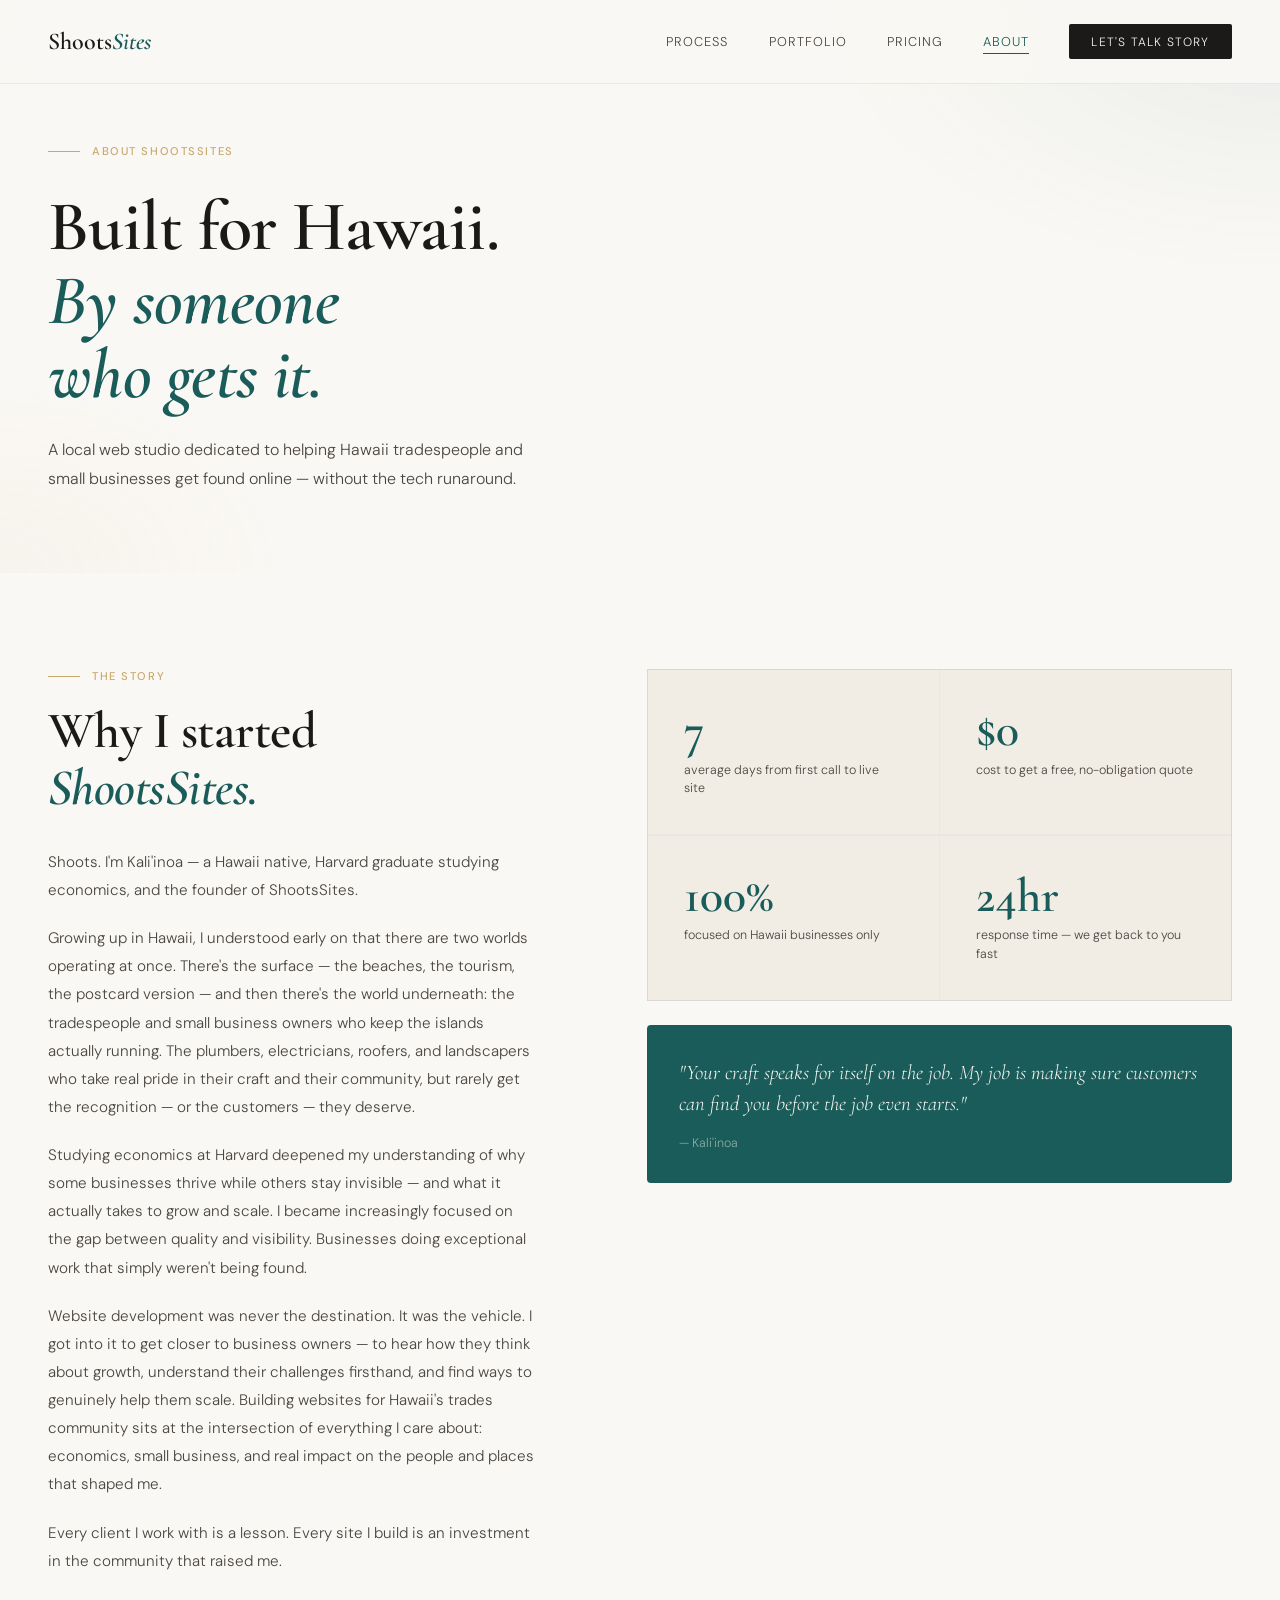
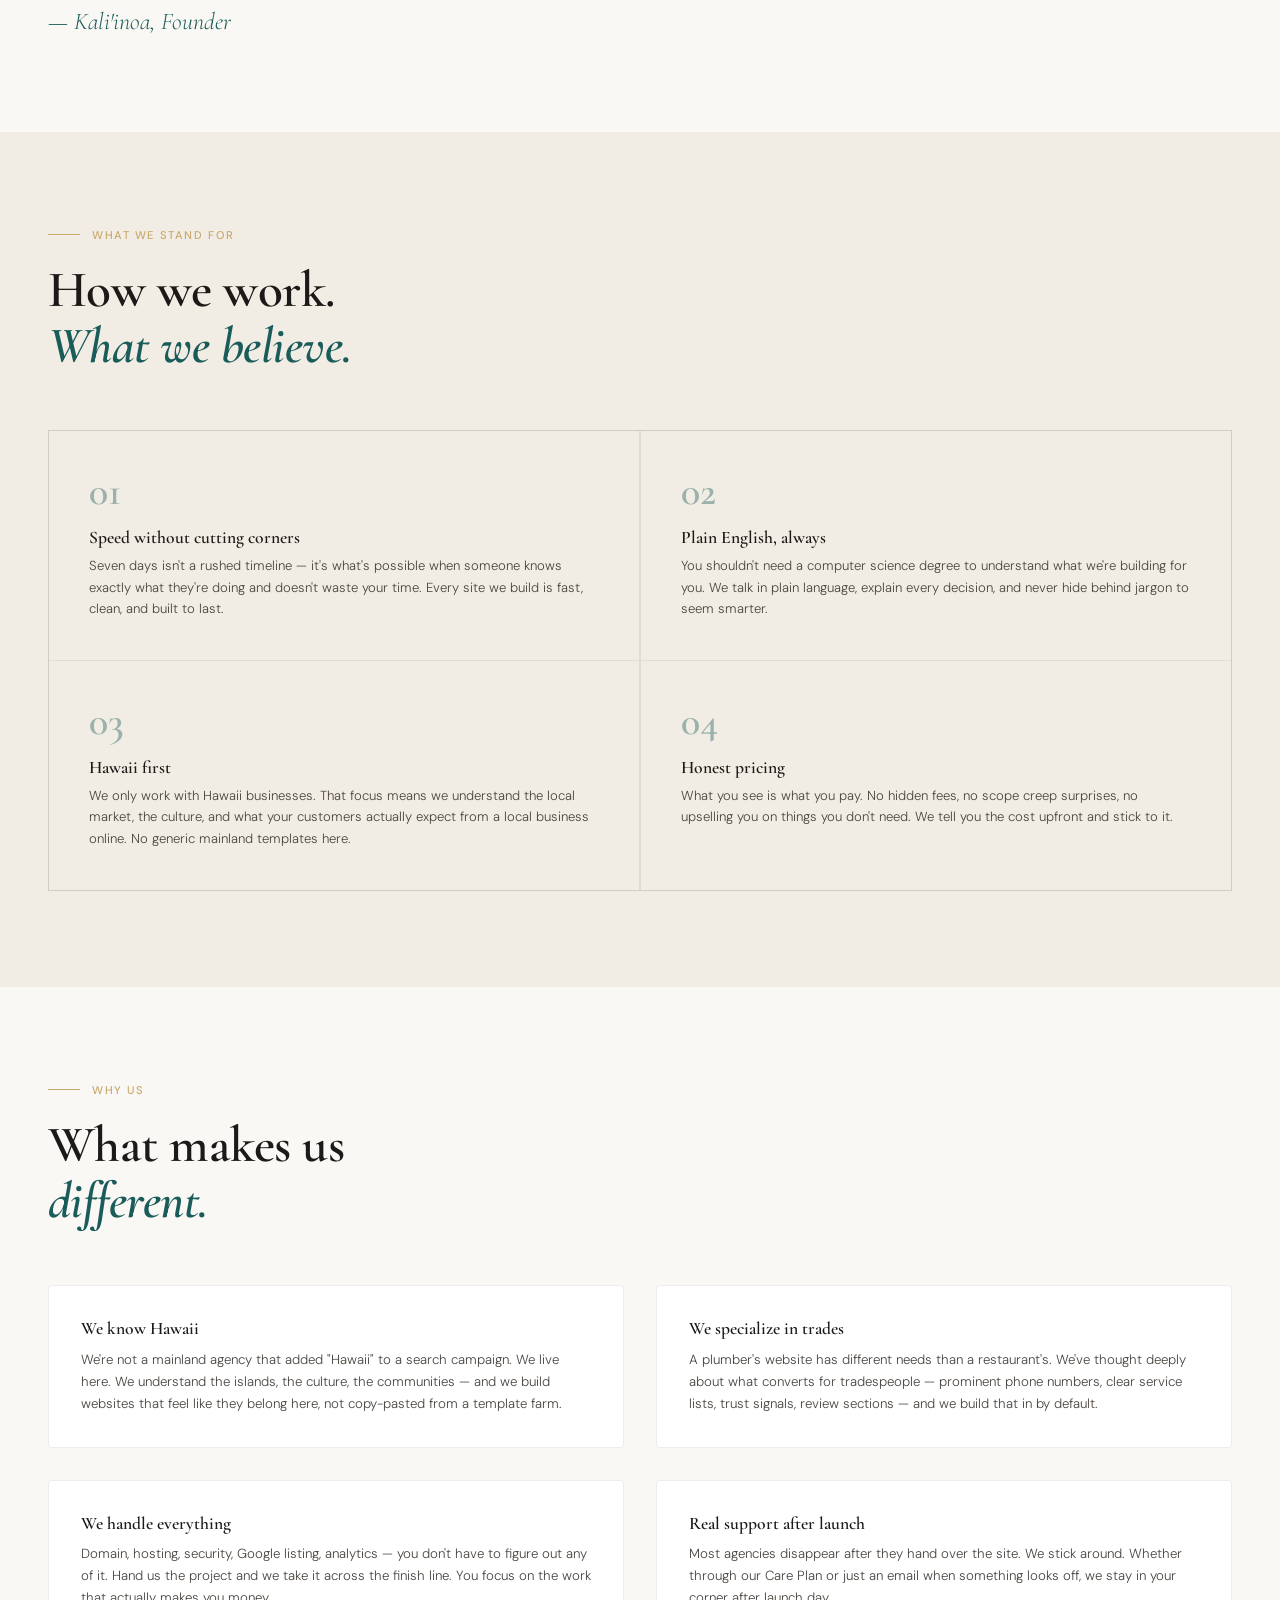
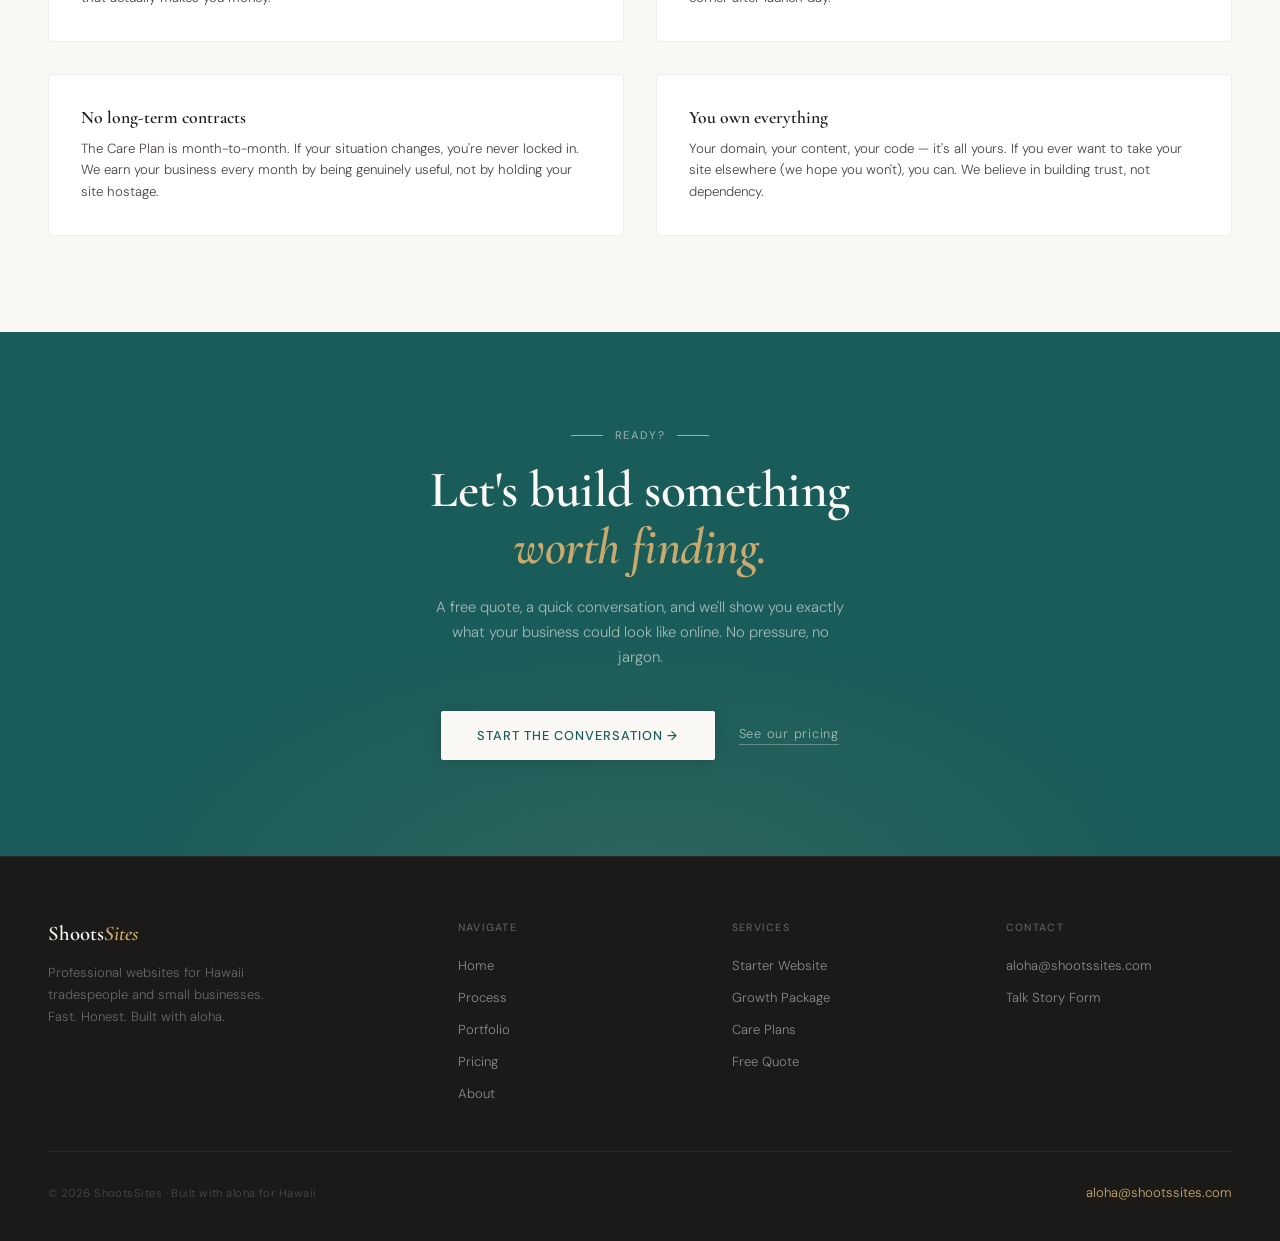
==== commit 3e56e542: "Fix Why grid layout, homepage mockups, and about stats - Why ShootsSites: change grid from 3-col to " ====
--- a/about.html
+++ b/about.html
@@ -16,6 +16,14 @@
   <link rel="preconnect" href="https://fonts.gstatic.com" crossorigin>
   <link href="https://fonts.googleapis.com/css2?family=Cormorant+Garamond:ital,wght@0,400;0,600;1,400;1,600&family=DM+Sans:wght@300;400;500&display=swap" rel="stylesheet">
   <link rel="stylesheet" href="style.css">
+  <!-- Google Analytics -->
+  <script async src="https://www.googletagmanager.com/gtag/js?id=G-2LKPTEM7HQ"></script>
+  <script>
+    window.dataLayer = window.dataLayer || [];
+    function gtag(){dataLayer.push(arguments);}
+    gtag('js', new Date());
+    gtag('config', 'G-2LKPTEM7HQ');
+  </script>
 </head>
 <body>
 
@@ -80,8 +88,8 @@
             <div class="stat-label">focused on Hawaii businesses only</div>
           </div>
           <div class="stat-cell">
-            <div class="stat-num">∞</div>
-            <div class="stat-label">revisions until you're completely happy</div>
+            <div class="stat-num">24hr</div>
+            <div class="stat-label">response time — we get back to you fast</div>
           </div>
         </div>
         <div style="background:var(--teal-deep);border-radius:4px;padding:2rem;">
--- a/style.css
+++ b/style.css
@@ -409,7 +409,7 @@
 .value-cell h3 { font-size: 1.1rem; color: var(--basalt); margin-bottom: 0.4rem; }
 .value-cell p { font-size: 0.82rem; color: var(--basalt-soft); line-height: 1.65; }
 
-.why-grid { display: grid; grid-template-columns: repeat(3, 1fr); gap: 2rem; margin-top: 3.5rem; }
+.why-grid { display: grid; grid-template-columns: repeat(2, 1fr); gap: 2rem; margin-top: 3.5rem; }
 .why-item { padding: 2rem; background: var(--white); border-radius: 4px; border: 1px solid rgba(28,26,24,0.07); }
 .why-item h3 { font-size: 1.1rem; color: var(--basalt); margin-bottom: 0.6rem; }
 .why-item p { font-size: 0.83rem; color: var(--basalt-soft); line-height: 1.65; }
@@ -511,6 +511,340 @@
 .footer-copy { font-size: 0.7rem; color: rgba(250,248,244,0.22); letter-spacing: 0.04em; }
 .footer-email { color: var(--sand); text-decoration: none; font-size: 0.82rem; transition: color 0.2s; }
 .footer-email:hover { color: var(--foam); }
+
+/* ── PORTFOLIO BROWSER MOCKUPS ───────────────── */
+
+/* ── Base structure ── */
+.mock-browser {
+  position: absolute; top: 0; left: 0;
+  width: 600px; height: 300px;
+  transform: scale(0.6); transform-origin: top left;
+  border-radius: 6px; overflow: hidden;
+  box-shadow: 0 4px 24px rgba(0,0,0,0.3);
+  font-family: 'DM Sans', sans-serif;
+}
+.mock-chrome {
+  height: 28px; background: #d9d9d9;
+  display: flex; align-items: center; gap: 8px; padding: 0 10px;
+}
+.mock-dots { display: flex; gap: 5px; align-items: center; flex-shrink: 0; }
+.mock-dot { width: 10px; height: 10px; border-radius: 50%; }
+.mock-dot--r { background: #ff5f57; }
+.mock-dot--y { background: #febc2e; }
+.mock-dot--g { background: #28c840; }
+.mock-url-bar {
+  flex: 1; height: 16px; background: #fff; border-radius: 8px;
+  display: flex; align-items: center; padding: 0 8px;
+  font-size: 9px; color: #888; font-family: 'DM Sans', sans-serif;
+  overflow: hidden; white-space: nowrap;
+}
+
+/* ── Mock site shell ── */
+.mock-site { height: 272px; overflow: hidden; display: flex; flex-direction: column; }
+
+/* ── Nav ── */
+.mock-nav {
+  height: 38px; flex-shrink: 0;
+  display: flex; align-items: center;
+  justify-content: space-between; padding: 0 16px;
+}
+.mock-logo { font-size: 13px; font-weight: 600; white-space: nowrap; }
+.mock-nav-links { display: flex; gap: 12px; align-items: center; }
+.mock-nav-link { font-size: 10px; opacity: 0.82; }
+.mock-nl--light .mock-nav-link { color: rgba(255,255,255,0.85); }
+.mock-nl--dark .mock-nav-link  { color: rgba(30,26,22,0.7); }
+.mock-nl--yellow .mock-nav-link { color: #f0b429; }
+.mock-cta {
+  font-size: 10px; font-weight: 500;
+  padding: 4px 10px; border-radius: 3px; white-space: nowrap;
+}
+
+/* ── Full-width hero base ── */
+.mock-hero {
+  flex: 1; display: flex; flex-direction: column;
+  justify-content: center; padding: 0 20px;
+  overflow: hidden;
+}
+
+/* ── Two-column hero ── */
+.mock-hero-2col {
+  flex: 1; display: flex; overflow: hidden;
+}
+.mock-hero-left {
+  flex: 0 0 62%; display: flex; flex-direction: column;
+  justify-content: center; padding: 14px 18px;
+}
+.mock-hero-right {
+  flex: 1; display: flex; align-items: center; justify-content: center;
+  font-size: 52px; overflow: hidden;
+}
+
+/* ── Eyebrow ── */
+.mock-eyebrow {
+  font-size: 9px; letter-spacing: 0.1em; text-transform: uppercase;
+  margin-bottom: 7px; font-weight: 500;
+}
+.mock-ew--light  { color: rgba(255,255,255,0.65); }
+.mock-ew--yellow { color: #f0b429; }
+.mock-ew--lime   { color: #8de45a; }
+.mock-ew--mint   { color: #52b788; }
+.mock-ew--warm   { color: rgba(201,169,110,0.9); }
+.mock-ew--muted  { color: rgba(30,26,22,0.45); }
+
+/* ── Hero headline ── */
+.mock-hero-hl {
+  font-size: 22px; font-weight: 600; line-height: 1.18;
+  margin-bottom: 7px;
+}
+.mock-hhl--white  { color: #fff; }
+.mock-hhl--dark   { color: #1e1a16; }
+.mock-hhl--warm   { color: #e8d5b7; }
+.mock-hhl--forest { color: #1b4332; }
+
+/* ── Hero sub-line ── */
+.mock-hero-sub { font-size: 11px; }
+.mock-hsub--light { color: rgba(255,255,255,0.75); }
+.mock-hsub--dim   { color: rgba(255,255,255,0.5); }
+.mock-hsub--mint  { color: #52b788; }
+.mock-hsub--muted { color: rgba(30,26,22,0.5); }
+.mock-hsub--warm  { color: rgba(201,169,110,0.85); }
+
+/* ── Hero CTA button ── */
+.mock-hero-btn {
+  align-self: flex-start; font-size: 10px; font-weight: 600;
+  padding: 5px 14px; border-radius: 3px; margin-top: 6px;
+}
+
+/* ── Bottom bar base ── */
+.mock-bottom { height: 108px; flex-shrink: 0; overflow: hidden; }
+
+/* ── Shared feature cells (plumbing) ── */
+.mock-feature { display: flex; flex-direction: column; align-items: center; gap: 6px; }
+.mock-feature-icon { font-size: 22px; line-height: 1; }
+.mock-feature-lbl { font-size: 10px; color: #4a4540; }
+
+/* ── Shared badge cells (electrical) ── */
+.mock-badge {
+  flex: 1; border-radius: 4px;
+  height: 72px; display: flex; flex-direction: column;
+  align-items: center; justify-content: center; gap: 5px;
+}
+.mock-badge-icon { font-size: 18px; }
+.mock-badge-lbl { font-size: 10px; font-weight: 500; text-align: center; line-height: 1.3; }
+
+/* ── Tags (HVAC / Contracting / Painting) ── */
+.mock-tag {
+  display: inline-block; font-size: 10px; font-weight: 500;
+  padding: 4px 12px; border-radius: 20px;
+}
+
+/* ── Stat items (Roofing) ── */
+.mock-stat-item { display: flex; flex-direction: column; align-items: center; gap: 3px; }
+.mock-stat-num { font-size: 22px; font-weight: 700; line-height: 1; }
+.mock-stat-lbl { font-size: 9px; text-transform: uppercase; letter-spacing: 0.07em; }
+.mock-stat-divider { width: 1px; height: 44px; background: rgba(255,255,255,0.2); }
+
+/* ── Cleaning tiers ── */
+.mock-clean-tier { display: flex; flex-direction: column; align-items: center; gap: 3px; }
+.mock-clean-tier-lbl { font-size: 11px; font-weight: 600; }
+.mock-clean-tier-sub { font-size: 10px; }
+
+/* ── Paint swatches (Painting) ── */
+.mock-swatches {
+  display: grid; grid-template-columns: 1fr 1fr;
+  gap: 6px; padding: 10px;
+  width: 80px; height: 80px;
+}
+.mock-swatch { border-radius: 4px; }
+.mock-sw-1 { background: #d4a5a5; }
+.mock-sw-2 { background: #a5c4d4; }
+.mock-sw-3 { background: #b5d4a5; }
+.mock-sw-4 { background: #d4c9a5; }
+
+/* ── Pest types (Pest Control) ── */
+.mock-pest-type { display: flex; flex-direction: column; align-items: center; gap: 4px; }
+.mock-pest-icon { font-size: 20px; line-height: 1; }
+.mock-pest-lbl { font-size: 10px; font-weight: 500; }
+
+/* ── Before/After (Landscaping) ── */
+.mock-ba-label {
+  font-size: 12px; font-weight: 500; padding: 6px 18px; border-radius: 20px;
+}
+.mock-ba-before { background: rgba(45,106,79,0.12); color: #2d6a4f; }
+.mock-ba-after  { background: #52b788; color: #fff; }
+.mock-ba-arrow  { color: #52b788; font-size: 16px; }
+.mock-ba-count  { font-size: 10px; color: rgba(45,106,79,0.65); font-weight: 500; }
+
+/* ══════════════════════════════════════
+   TRADE-SPECIFIC STYLES
+   ══════════════════════════════════════ */
+
+/* ── PLUMBING ── */
+.mock-nav--plumbing  { background: #0a2240; }
+.mock-logo--plumbing { color: #c9a96e; }
+.mock-cta--plumbing  { background: #c9a96e; color: #0a2240; }
+.mock-hl--plumbing   { background: #0d3358; }
+.mock-hr--plumbing   { background: #1e6fa0; }
+.mock-bottom--plumbing {
+  background: #fff; display: flex; align-items: center;
+  justify-content: space-around; padding: 0 20px;
+}
+
+/* ── ELECTRICAL ── */
+.mock-nav--electrical  { background: #1a1a1a; }
+.mock-logo--electrical { color: #f0b429; }
+.mock-cta--electrical  { background: #f0b429; color: #1a1a1a; }
+.mock-hero--electrical {
+  background: linear-gradient(135deg, #1a1a1a 60%, #2c2c2c 100%);
+  padding: 0; position: relative;
+}
+.mock-hero-accent-bar {
+  position: absolute; top: 0; left: 0; right: 0;
+  height: 3px; background: #f0b429;
+}
+.mock-hero-inner-elec {
+  display: flex; align-items: center; gap: 18px;
+  padding: 16px 22px;
+}
+.mock-bolt { font-size: 34px; line-height: 1; flex-shrink: 0; }
+.mock-bottom--electrical {
+  background: #111; display: flex; align-items: center;
+  justify-content: space-around; padding: 0 20px; gap: 12px;
+}
+.mock-bottom--electrical .mock-badge {
+  background: rgba(255,255,255,0.06);
+  border: 1px solid rgba(240,180,41,0.3);
+}
+.mock-bottom--electrical .mock-badge-lbl { color: #f0b429; }
+
+/* ── LANDSCAPING ── */
+.mock-nav--landscape  { background: #2d6a4f; }
+.mock-logo--landscape { color: #fff; }
+.mock-cta--landscape  { background: transparent; color: #fff; border: 1px solid rgba(255,255,255,0.55); }
+.mock-hl--landscape   { background: #1b4332; }
+.mock-hr--landscape   { background: #52b788; }
+.mock-bottom--landscape {
+  background: #f4fbf7; display: flex; align-items: center;
+  justify-content: center; gap: 16px; padding: 0 20px;
+}
+
+/* ── ROOFING ── */
+.mock-nav--roofing  { background: #2c3440; }
+.mock-logo--roofing { color: #e8e0d4; }
+.mock-cta--roofing  { background: #e74c3c; color: #fff; }
+.mock-hero--roofing {
+  background: linear-gradient(160deg, #1c2b3a 0%, #2e3f52 60%, #374a5e 100%);
+  padding: 14px 20px 8px; justify-content: flex-start;
+}
+.mock-hero-inner-roof {
+  display: flex; align-items: center; justify-content: space-between;
+  margin-bottom: 8px;
+}
+.mock-roof-icon { font-size: 36px; line-height: 1; flex-shrink: 0; }
+.mock-hbtn--roofing {
+  background: #e74c3c; color: #fff;
+  font-size: 11px; font-weight: 600; padding: 5px 14px; border-radius: 3px;
+  display: inline-block;
+}
+.mock-bottom--roofing {
+  background: #162233; display: flex; align-items: center;
+  justify-content: space-around; padding: 0 20px;
+}
+.mock-sn--roofing { color: #e8e0d4; }
+.mock-sl--roofing { color: rgba(232,224,212,0.5); }
+
+/* ── HVAC ── */
+.mock-nav--hvac  { background: #0b3d6e; }
+.mock-logo--hvac { color: #fff; }
+.mock-cta--hvac  { background: #29b6d1; color: #fff; }
+.mock-hl--hvac   { background: #0a3360; }
+.mock-hr--hvac   { background: linear-gradient(135deg, #1e88e5, #29b6d1); }
+.mock-bottom--hvac {
+  background: #f0f7ff; display: flex; align-items: center;
+  justify-content: center; gap: 8px; padding: 0 16px;
+  flex-wrap: wrap;
+}
+.mock-tag--hvac { background: rgba(41,182,209,0.12); color: #0b3d6e; border: 1px solid rgba(41,182,209,0.3); }
+
+/* ── CONTRACTING ── */
+.mock-nav--contracting  { background: #252018; }
+.mock-logo--contracting { color: #e8d5b7; }
+.mock-cta--contracting  { background: #c9a96e; color: #1c1a16; }
+.mock-hl--contracting   { background: #1c1a16; }
+.mock-hr--contracting   { background: #333028; }
+.mock-bottom--contracting {
+  background: #1c1a16; display: flex; align-items: center;
+  justify-content: center; gap: 8px; padding: 0 16px;
+  flex-wrap: wrap;
+}
+.mock-tag--contracting { background: rgba(201,169,110,0.15); color: #c9a96e; border: 1px solid rgba(201,169,110,0.3); }
+
+/* ── CLEANING ── */
+.mock-nav--cleaning  { background: #fff; border-bottom: 1px solid rgba(0,0,0,0.06); }
+.mock-logo--cleaning { color: #2d6a4f; }
+.mock-cta--cleaning  { background: #2d6a4f; color: #fff; }
+.mock-hero--cleaning {
+  background: linear-gradient(150deg, #f0faf5 0%, #e8f7f0 100%);
+  padding: 12px 20px 6px; justify-content: flex-start;
+}
+.mock-hero-clean-inner {
+  display: flex; align-items: center; gap: 14px; margin-bottom: 6px;
+}
+.mock-sparkle { font-size: 28px; line-height: 1; flex-shrink: 0; }
+.mock-hbtn--cleaning {
+  background: #2d6a4f; color: #fff;
+  font-size: 11px; font-weight: 600; padding: 5px 14px; border-radius: 3px;
+  display: inline-block;
+}
+.mock-bottom--cleaning {
+  background: #fff; border-top: 1px solid rgba(45,106,79,0.12);
+  display: flex; align-items: center;
+  justify-content: space-around; padding: 0 20px;
+}
+.mock-clean-tier-lbl { color: #2d6a4f; }
+.mock-clean-tier-sub { color: rgba(30,26,22,0.5); }
+
+/* ── PAINTING ── */
+.mock-nav--painting  { background: #faf8f4; border-bottom: 1px solid rgba(0,0,0,0.07); }
+.mock-logo--painting { color: #2c2820; }
+.mock-cta--painting  { background: #2c2820; color: #faf8f4; }
+.mock-hl--painting   { background: #f5f0e8; }
+.mock-hr--painting   {
+  background: #ede8df; display: flex;
+  align-items: center; justify-content: center;
+}
+.mock-bottom--painting {
+  background: #faf8f4; border-top: 1px solid rgba(0,0,0,0.06);
+  display: flex; align-items: center;
+  justify-content: center; gap: 8px; padding: 0 16px;
+}
+.mock-tag--painting { background: rgba(44,40,32,0.07); color: #2c2820; border: 1px solid rgba(44,40,32,0.14); }
+
+/* ── PEST CONTROL ── */
+.mock-nav--pest  { background: #0f1f0f; }
+.mock-logo--pest { color: #7cbc5e; }
+.mock-cta--pest  { background: #7cbc5e; color: #0f1f0f; }
+.mock-hero--pest {
+  background: #0d1a0d;
+  background-image: repeating-linear-gradient(
+    0deg, rgba(255,255,255,0.03) 0, rgba(255,255,255,0.03) 1px, transparent 1px, transparent 28px),
+    repeating-linear-gradient(
+    90deg, rgba(255,255,255,0.03) 0, rgba(255,255,255,0.03) 1px, transparent 1px, transparent 28px);
+  padding: 0 20px;
+}
+.mock-hero-inner-pest {
+  display: flex; align-items: center; justify-content: space-between; gap: 16px;
+}
+.mock-pest-badge {
+  background: #7cbc5e; color: #0f1f0f;
+  font-size: 9px; font-weight: 700; text-align: center; line-height: 1.3;
+  padding: 8px 10px; border-radius: 4px; flex-shrink: 0;
+}
+.mock-bottom--pest {
+  background: #162516; display: flex; align-items: center;
+  justify-content: space-around; padding: 0 20px;
+}
+.mock-pest-lbl { color: rgba(200,240,180,0.8); }
 
 /* ── TRUST BAR ───────────────────────────────── */
 .trust-bar {
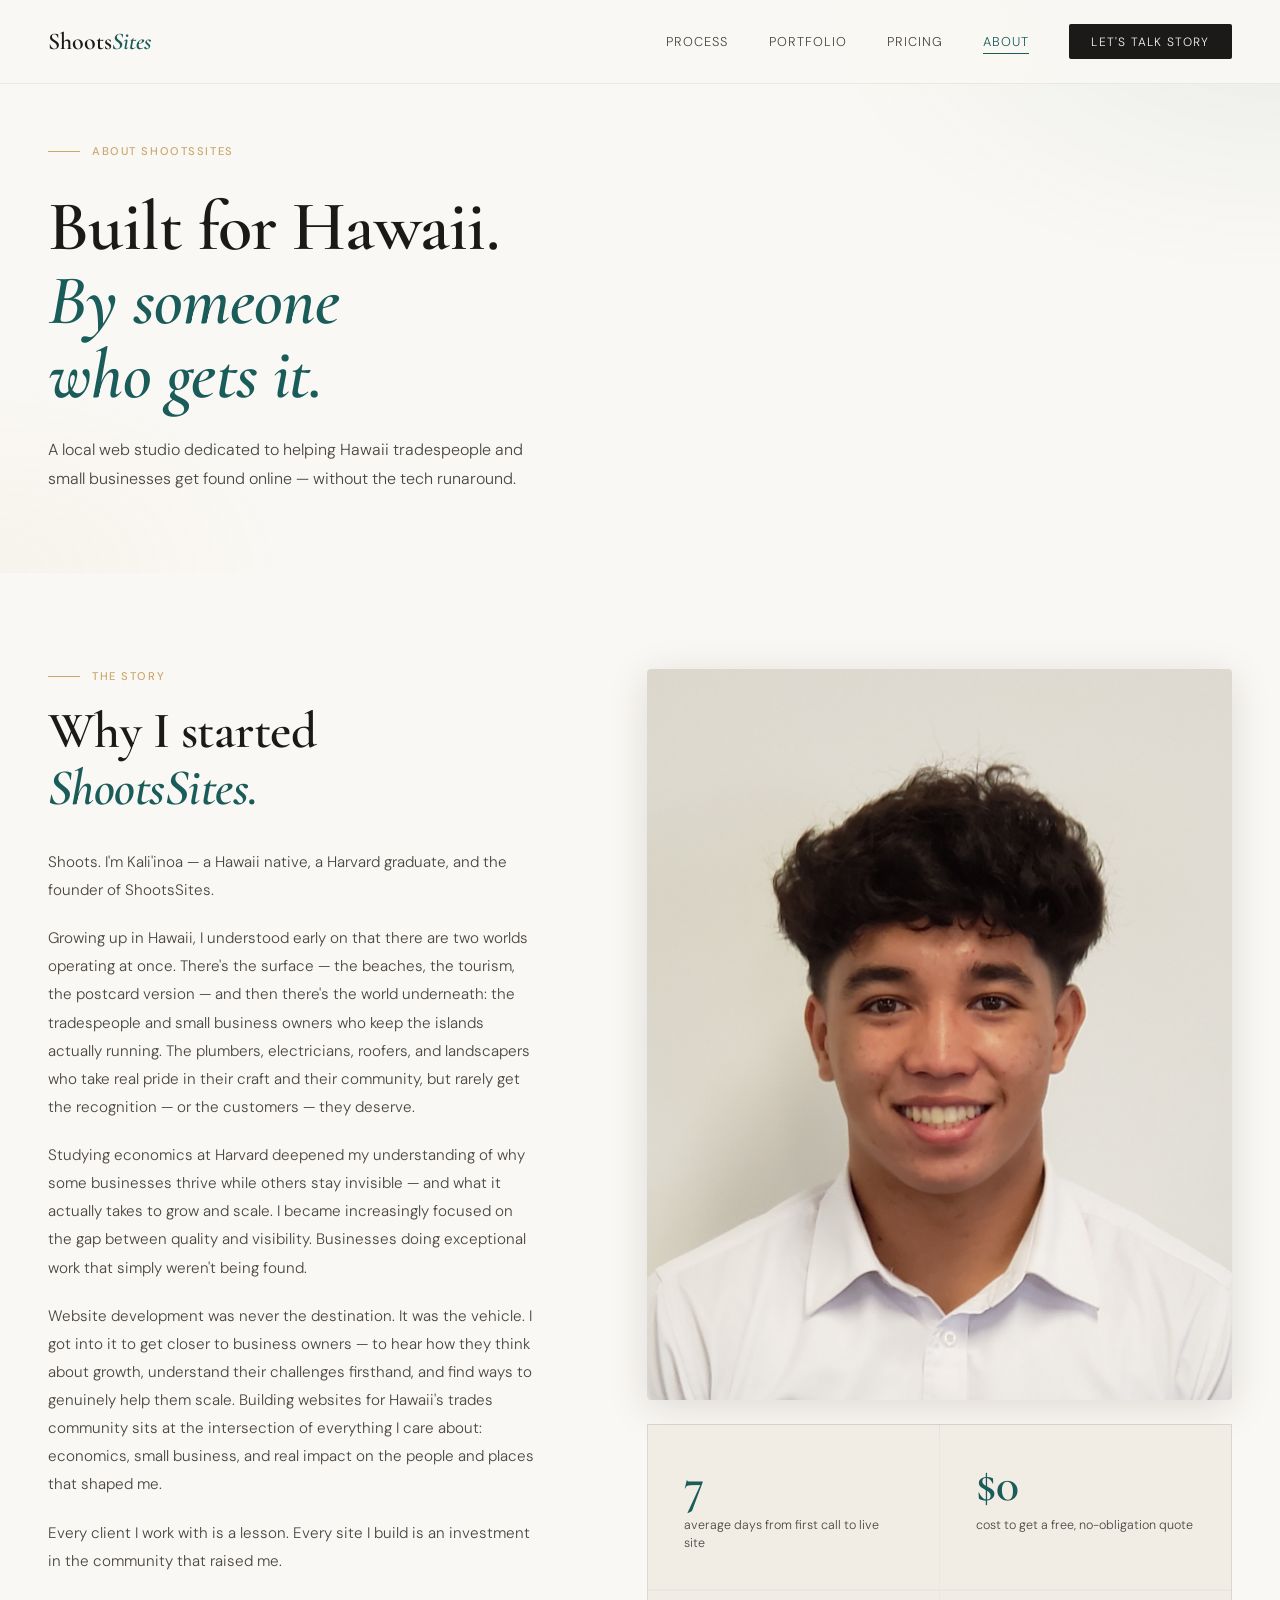
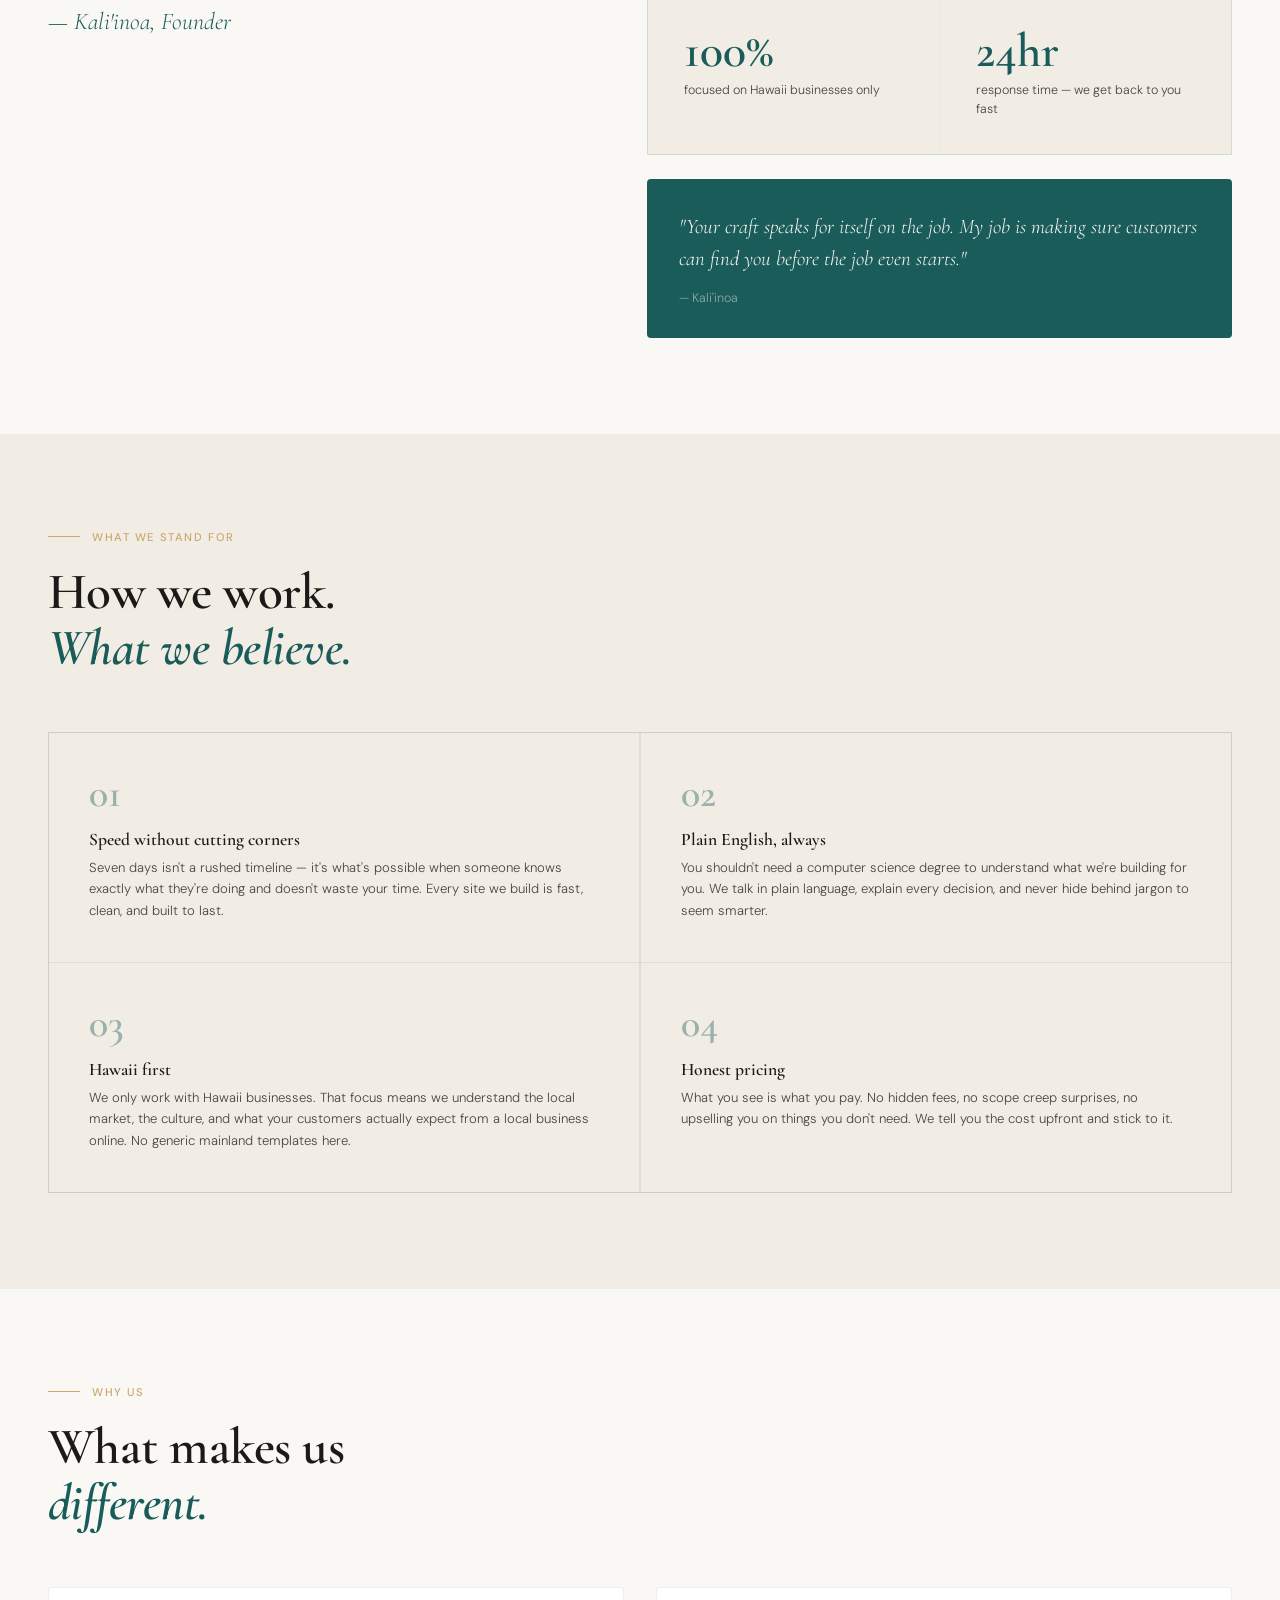
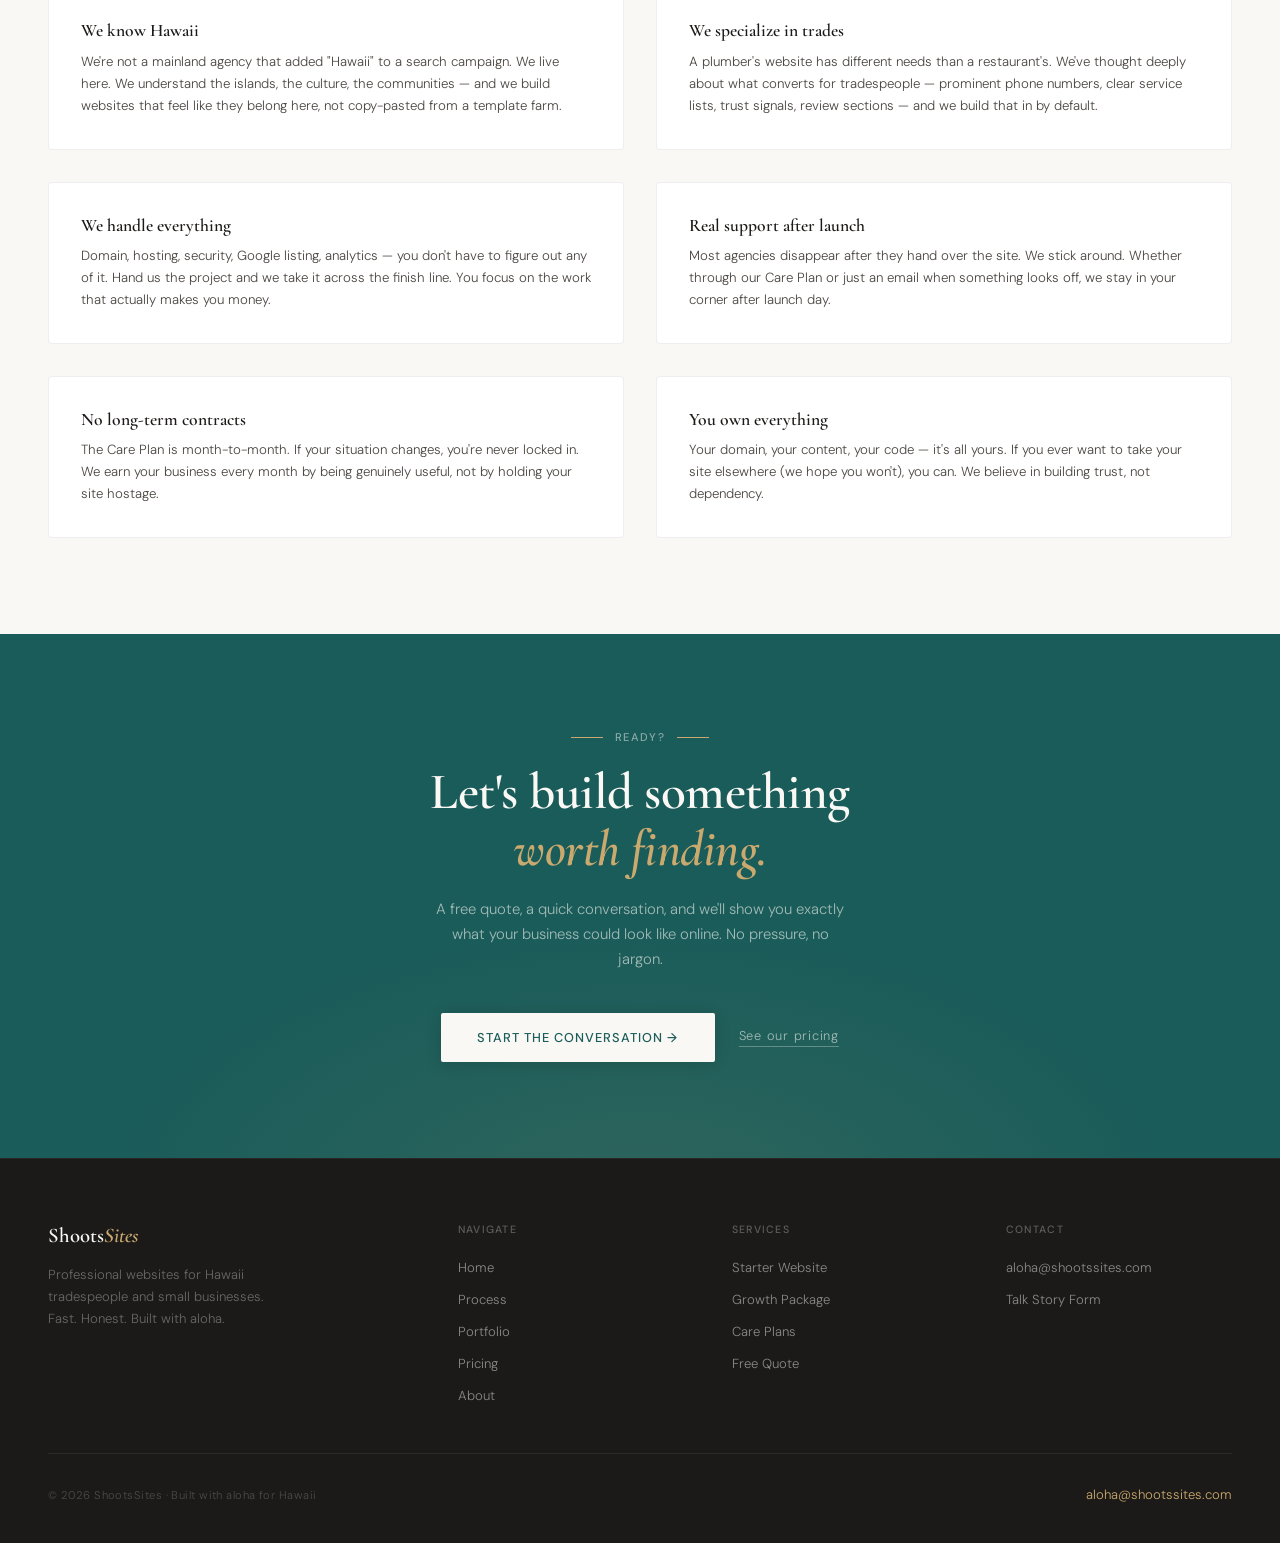
==== commit d7111697: "Add founder headshot to about page Co-Authored-By: Claude Sonnet 4.6 <noreply@anthropic.com>" ====
--- a/about.html
+++ b/about.html
@@ -66,7 +66,7 @@
           <span class="eyebrow-text">The story</span>
         </div>
         <h2>Why I started<br><em>ShootsSites.</em></h2>
-        <p>Shoots. I'm Kali'inoa — a Hawaii native, Harvard graduate studying economics, and the founder of ShootsSites.</p>
+        <p>Shoots. I'm Kali'inoa — a Hawaii native, a Harvard graduate, and the founder of ShootsSites.</p>
         <p>Growing up in Hawaii, I understood early on that there are two worlds operating at once. There's the surface — the beaches, the tourism, the postcard version — and then there's the world underneath: the tradespeople and small business owners who keep the islands actually running. The plumbers, electricians, roofers, and landscapers who take real pride in their craft and their community, but rarely get the recognition — or the customers — they deserve.</p>
         <p>Studying economics at Harvard deepened my understanding of why some businesses thrive while others stay invisible — and what it actually takes to grow and scale. I became increasingly focused on the gap between quality and visibility. Businesses doing exceptional work that simply weren't being found.</p>
         <p>Website development was never the destination. It was the vehicle. I got into it to get closer to business owners — to hear how they think about growth, understand their challenges firsthand, and find ways to genuinely help them scale. Building websites for Hawaii's trades community sits at the intersection of everything I care about: economics, small business, and real impact on the people and places that shaped me.</p>
@@ -74,6 +74,9 @@
         <div class="about-sig">— Kali'inoa, Founder</div>
       </div>
       <div class="reveal" style="display:flex;flex-direction:column;gap:1.5rem;">
+        <div class="about-headshot-wrap">
+          <img src="images/kaliinoa-headshot.jpg" alt="Kali'inoa, founder of ShootsSites" class="about-headshot">
+        </div>
         <div class="stat-grid">
           <div class="stat-cell">
             <div class="stat-num">7</div>
--- a/style.css
+++ b/style.css
@@ -398,6 +398,18 @@
 .about-story-wrap {
   display: grid; grid-template-columns: 1fr 1.2fr; gap: 7rem; align-items: start;
 }
+/* ── ABOUT HEADSHOT ──────────────────────────── */
+.about-headshot-wrap {
+  border-radius: 4px; overflow: hidden;
+  box-shadow: 0 8px 40px rgba(28,26,24,0.13);
+  aspect-ratio: 4 / 5; max-width: 100%;
+}
+.about-headshot {
+  width: 100%; height: 100%;
+  object-fit: cover; object-position: center top;
+  display: block;
+}
+
 .about-story-text h2 { margin-bottom: 2rem; }
 .about-story-text p { color: var(--basalt-soft); line-height: 1.85; font-size: 0.95rem; margin-bottom: 1.25rem; }
 .about-story-text p:last-of-type { margin-bottom: 0; }
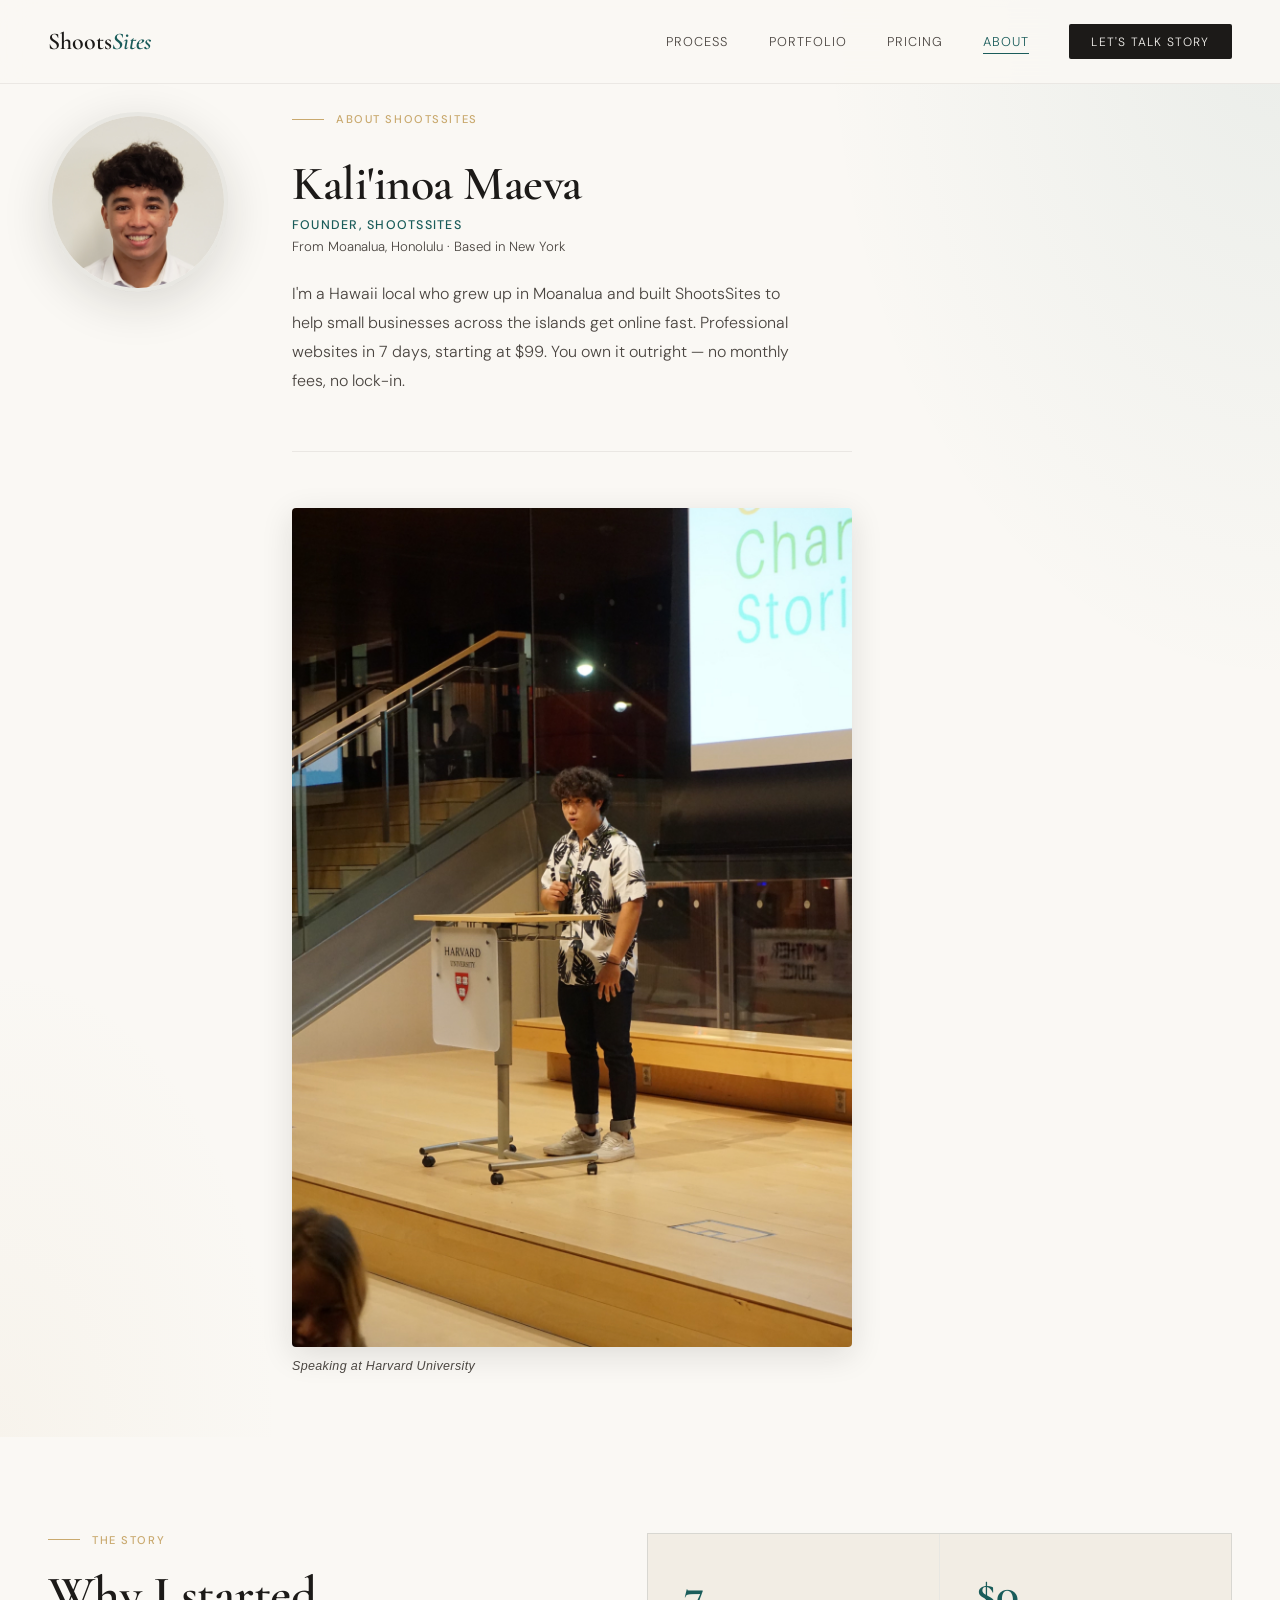
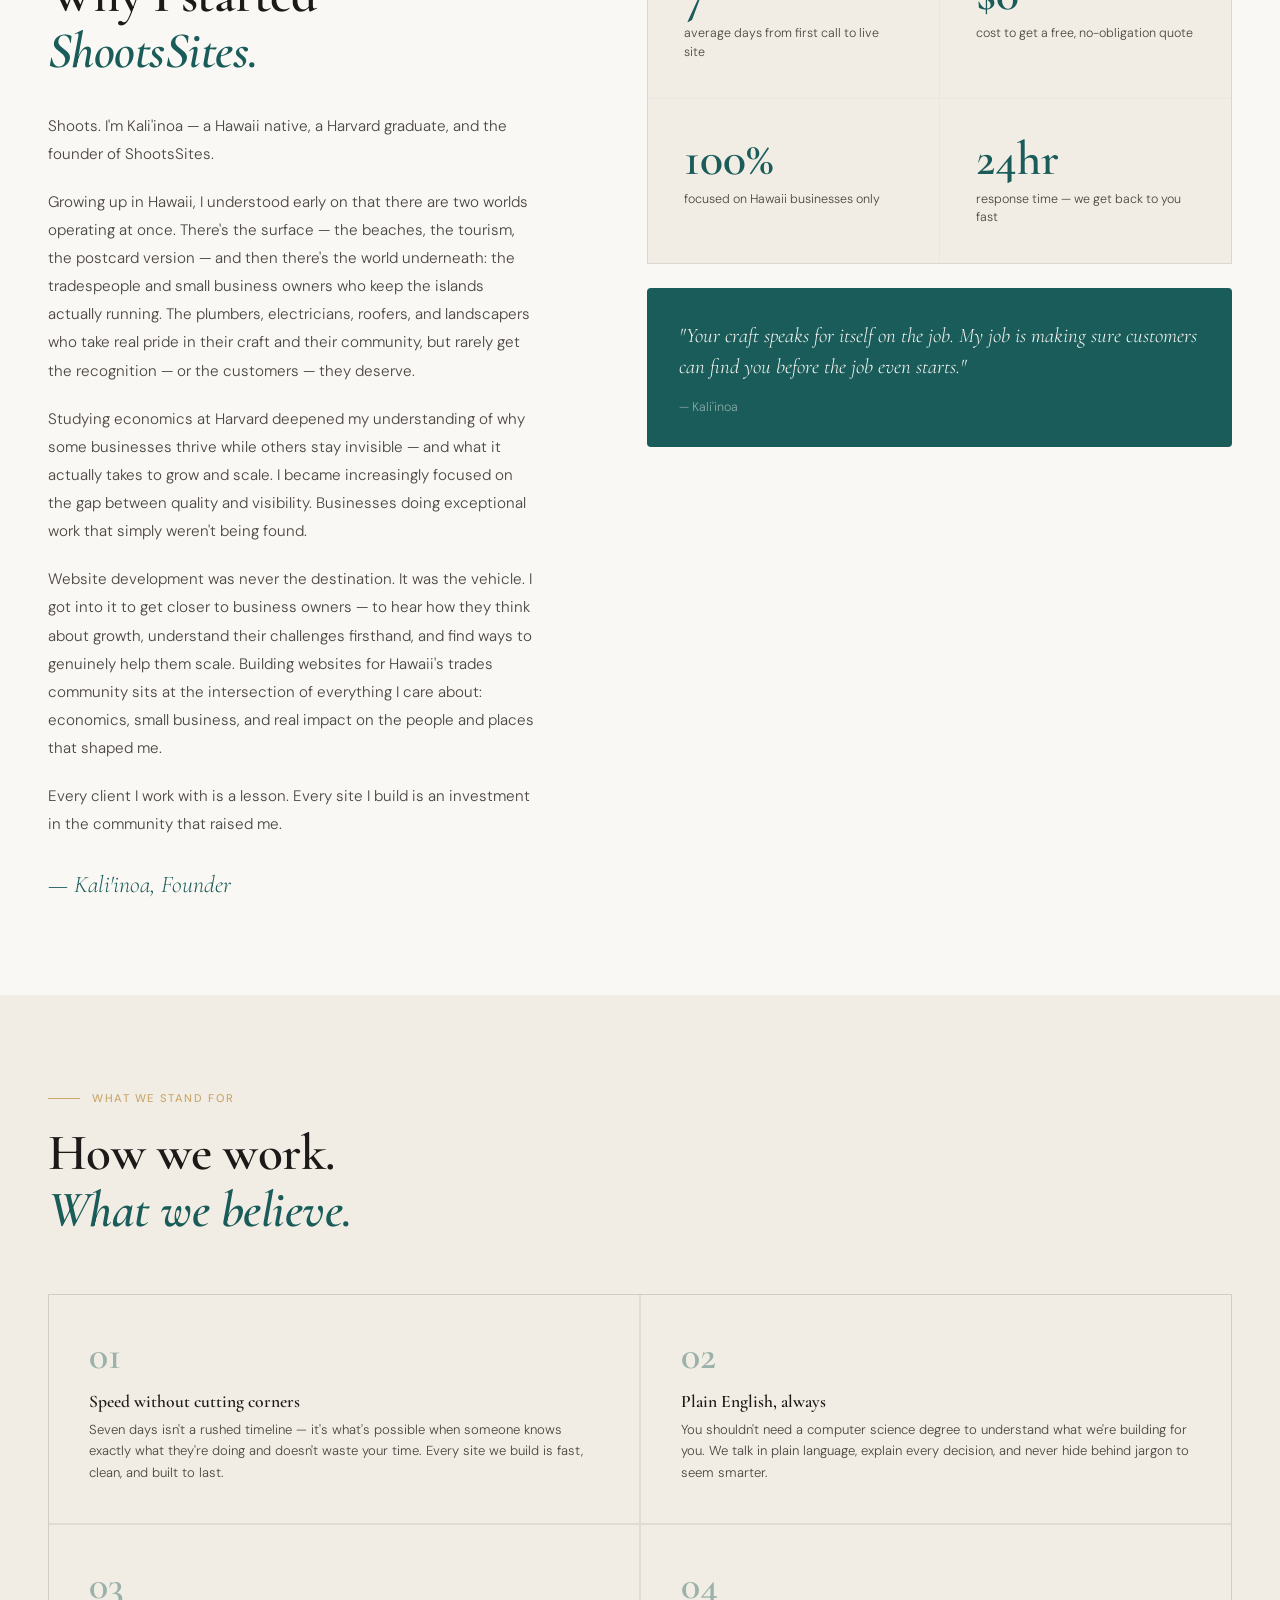
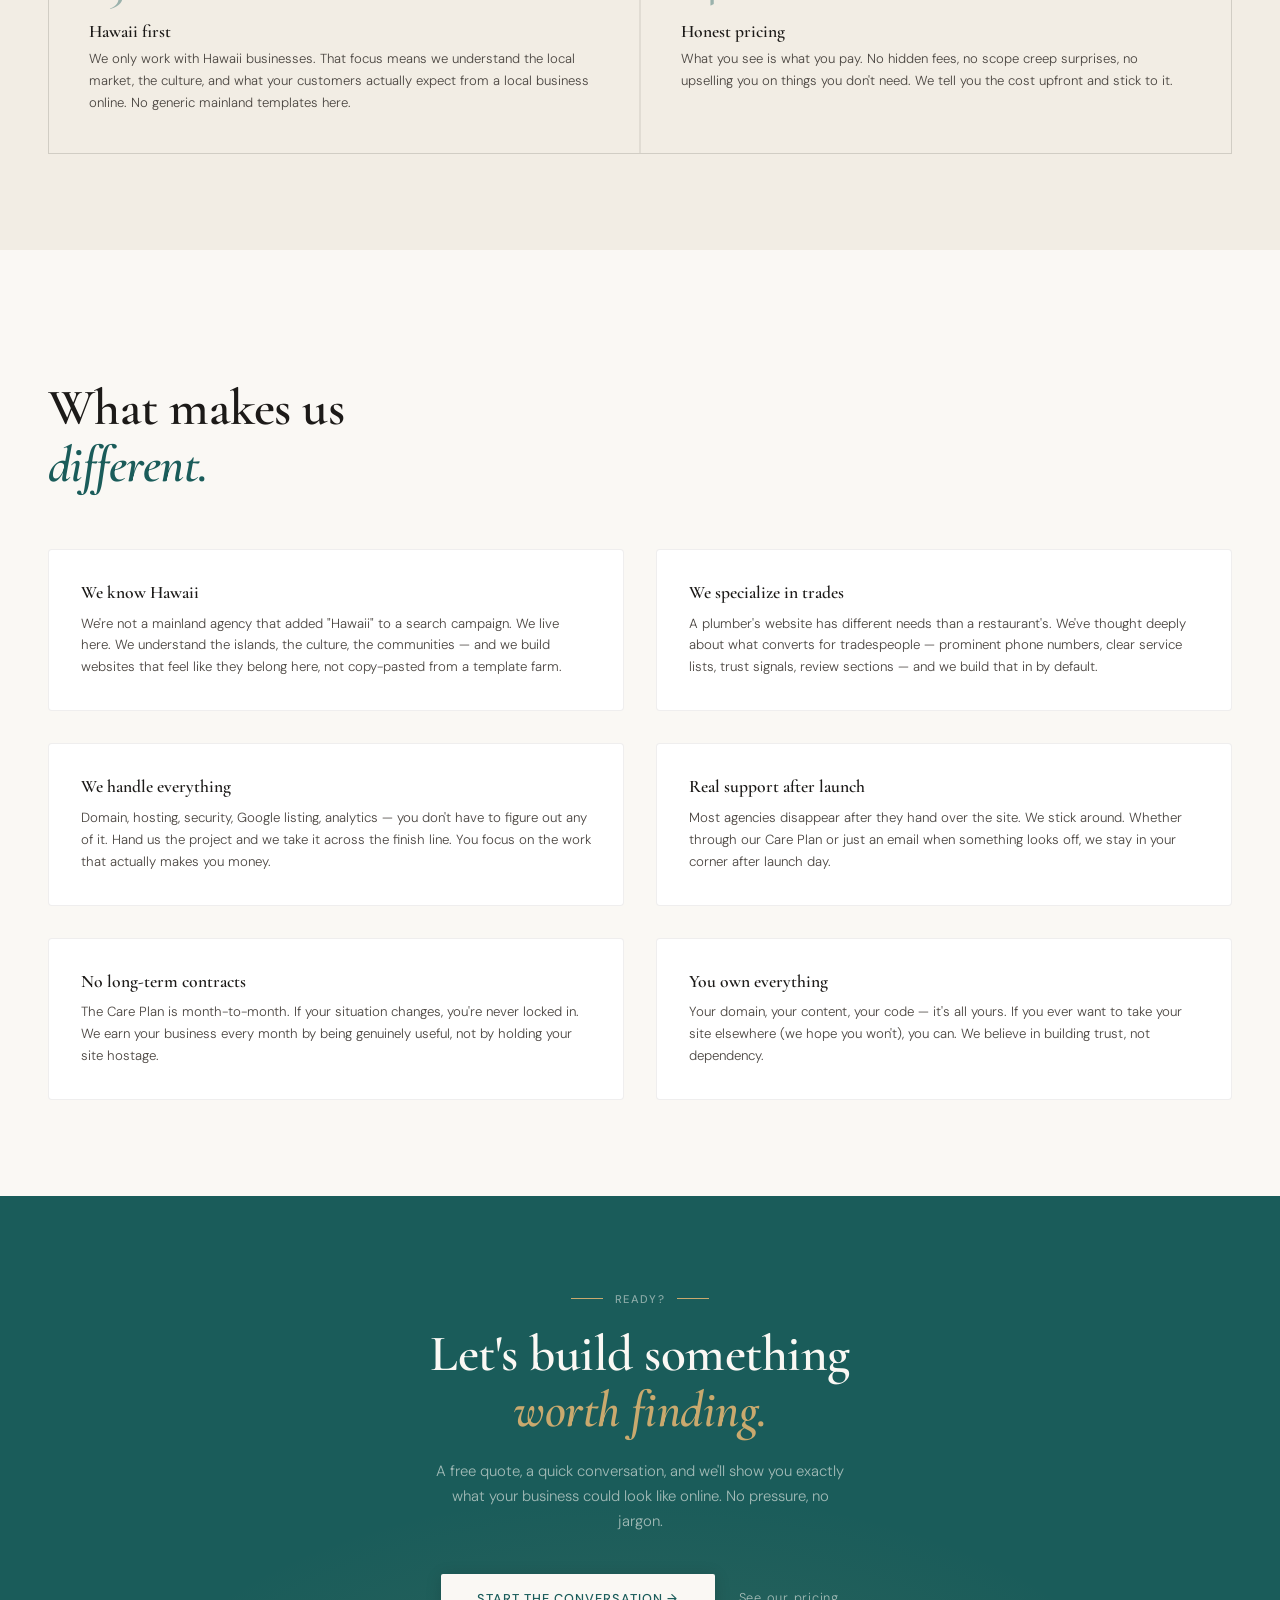
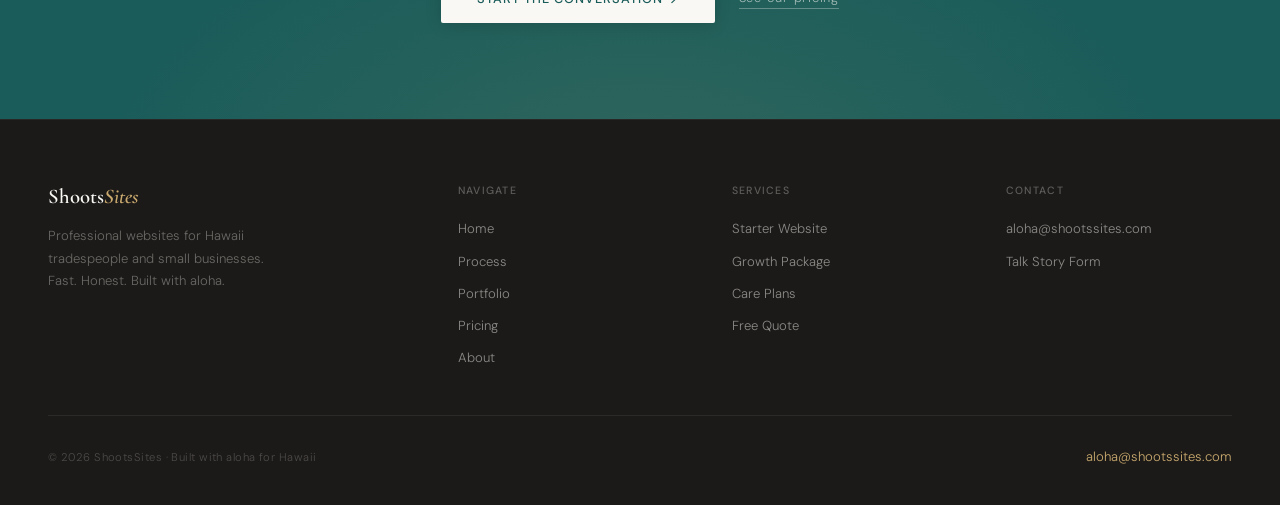
==== commit 40abd8f0: "Add founder photos to about and homepage" ====
--- a/about.html
+++ b/about.html
@@ -44,16 +44,34 @@
     </button>
   </nav>
 
-  <!-- ── PAGE HERO ─────────────────────────────────── -->
-  <div class="page-hero">
-    <div class="page-hero-bg"></div>
-    <div class="page-hero-content">
-      <div class="eyebrow">
-        <span class="eyebrow-line"></span>
-        <span class="eyebrow-text">About ShootsSites</span>
-      </div>
-      <h1>Built for Hawaii.<br><em>By someone<br>who gets it.</em></h1>
-      <p class="page-hero-sub">A local web studio dedicated to helping Hawaii tradespeople and small businesses get found online — without the tech runaround.</p>
+  <!-- ── PROFILE HERO ─────────────────────────────── -->
+  <div class="about-profile-hero">
+    <div class="about-profile-inner">
+      <div class="about-profile-img-wrap">
+        <img
+          src="assets/images/headshot.jpg"
+          alt="Kali'inoa Maeva, Founder of ShootsSites"
+          class="about-profile-img"
+        >
+      </div>
+      <div>
+        <div class="eyebrow" style="opacity:0;animation:riseIn 0.8s 0.1s ease forwards;">
+          <span class="eyebrow-line"></span>
+          <span class="eyebrow-text">About ShootsSites</span>
+        </div>
+        <h1 class="about-profile-name" style="opacity:0;animation:riseIn 0.8s 0.2s ease forwards;">Kali'inoa Maeva</h1>
+        <div class="about-profile-role" style="opacity:0;animation:riseIn 0.8s 0.3s ease forwards;">Founder, ShootsSites</div>
+        <div class="about-profile-location" style="opacity:0;animation:riseIn 0.8s 0.35s ease forwards;">From Moanalua, Honolulu · Based in New York</div>
+        <p class="about-profile-bio" style="opacity:0;animation:riseIn 0.8s 0.45s ease forwards;">I'm a Hawaii local who grew up in Moanalua and built ShootsSites to help small businesses across the islands get online fast. Professional websites in 7 days, starting at $99. You own it outright — no monthly fees, no lock-in.</p>
+        <div class="about-harvard" style="opacity:0;animation:riseIn 0.8s 0.6s ease forwards;">
+          <img
+            src="assets/images/harvard-speaking.jpg"
+            alt="Kali'inoa speaking at Harvard University"
+            class="about-harvard-img"
+          >
+          <div class="about-harvard-caption">Speaking at Harvard University</div>
+        </div>
+      </div>
     </div>
   </div>
 
@@ -74,9 +92,6 @@
         <div class="about-sig">— Kali'inoa, Founder</div>
       </div>
       <div class="reveal" style="display:flex;flex-direction:column;gap:1.5rem;">
-        <div class="about-headshot-wrap">
-          <img src="images/kaliinoa-headshot.jpg" alt="Kali'inoa, founder of ShootsSites" class="about-headshot">
-        </div>
         <div class="stat-grid">
           <div class="stat-cell">
             <div class="stat-num">7</div>
--- a/style.css
+++ b/style.css
@@ -273,6 +273,12 @@
 .portfolio-thumb { height: 180px; background: var(--foam-deep); display: flex; align-items: center; justify-content: center; position: relative; overflow: hidden; }
 .portfolio-thumb-inner { font-family: 'Cormorant Garamond', serif; font-size: 1.75rem; font-weight: 600; color: var(--basalt-soft); opacity: 0.25; }
 .portfolio-coming { position: absolute; bottom: 0.75rem; left: 0.75rem; background: var(--basalt); color: var(--foam); font-size: 0.62rem; letter-spacing: 0.1em; text-transform: uppercase; padding: 0.25rem 0.6rem; border-radius: 2px; }
+.portfolio-live-badge { position: absolute; bottom: 0.75rem; left: 0.75rem; background: var(--teal-deep); color: var(--foam); font-size: 0.62rem; letter-spacing: 0.1em; text-transform: uppercase; padding: 0.25rem 0.6rem; border-radius: 2px; text-decoration: none; transition: background 0.2s; }
+.portfolio-live-badge:hover { background: var(--basalt); }
+.mock-screenshot { width: 600px; height: 272px; object-fit: cover; object-position: top center; display: block; }
+.portfolio-testimonial { margin-top: 1.25rem; padding-top: 1.25rem; border-top: 1px solid rgba(28,26,24,0.07); }
+.portfolio-testimonial p { font-family: 'Cormorant Garamond', serif; font-style: italic; font-size: 1rem; color: var(--basalt); line-height: 1.65; margin-bottom: 0.5rem; }
+.portfolio-testimonial cite { font-size: 0.78rem; color: var(--basalt-soft); font-style: normal; }
 .portfolio-body { padding: 1.5rem; }
 .portfolio-industry { font-size: 0.66rem; letter-spacing: 0.1em; text-transform: uppercase; color: var(--sand); font-weight: 500; margin-bottom: 0.4rem; }
 .portfolio-body h3 { font-size: 1.1rem; color: var(--basalt); margin-bottom: 0.4rem; }
@@ -302,6 +308,83 @@
 .price-cell.featured .price-btn { background: var(--foam); color: var(--teal-deep); border-color: var(--foam); }
 .price-cell.featured .price-btn:hover { background: var(--sand-light); }
 
+/* ── ABOUT PROFILE HERO ──────────────────────── */
+.about-profile-hero {
+  padding: 7rem 3rem 4rem;
+  position: relative; overflow: hidden;
+  background:
+    radial-gradient(ellipse 60% 80% at 100% 0%, rgba(26,92,90,0.07) 0%, transparent 60%),
+    radial-gradient(ellipse 40% 60% at 0% 100%, rgba(201,169,110,0.06) 0%, transparent 55%),
+    var(--foam);
+}
+.about-profile-inner {
+  display: grid; grid-template-columns: auto 1fr;
+  gap: 4rem; align-items: start; max-width: 860px;
+}
+.about-profile-img-wrap { flex-shrink: 0; }
+.about-profile-img {
+  width: 180px; height: 180px; border-radius: 50%;
+  object-fit: cover; object-position: center top;
+  border: 4px solid rgba(28,26,24,0.08);
+  box-shadow: 0 12px 48px rgba(28,26,24,0.14);
+  display: block;
+}
+.about-profile-name {
+  font-family: 'Cormorant Garamond', serif;
+  font-weight: 600; font-size: clamp(2.2rem, 4vw, 3rem);
+  color: var(--basalt); line-height: 1.1;
+  margin-top: 0.5rem; margin-bottom: 0.4rem;
+}
+.about-profile-role {
+  font-size: 0.78rem; letter-spacing: 0.1em;
+  text-transform: uppercase; color: var(--teal-deep);
+  font-weight: 500; margin-bottom: 0.3rem;
+}
+.about-profile-location {
+  font-size: 0.83rem; color: var(--basalt-soft);
+  margin-bottom: 1.5rem;
+}
+.about-profile-bio {
+  font-size: 1rem; color: var(--basalt-soft);
+  line-height: 1.82; max-width: 520px;
+}
+
+/* Harvard credibility strip */
+.about-harvard {
+  margin-top: 3.5rem; padding-top: 3.5rem;
+  border-top: 1px solid rgba(28,26,24,0.07);
+  max-width: 560px;
+}
+.about-harvard-img {
+  width: 100%; border-radius: 4px; display: block;
+  box-shadow: 0 8px 32px rgba(28,26,24,0.12);
+}
+.about-harvard-caption {
+  font-size: 0.78rem; color: var(--basalt-soft);
+  font-style: italic; margin-top: 0.75rem;
+  letter-spacing: 0.03em;
+}
+
+/* Homepage founder mini strip */
+.founder-strip {
+  display: flex; align-items: center; gap: 1.5rem;
+  background: var(--foam); border-top: 1px solid rgba(28,26,24,0.06);
+  border-bottom: 1px solid rgba(28,26,24,0.06);
+  padding: 2rem 3rem;
+}
+.founder-img-sm {
+  width: 72px; height: 72px; border-radius: 50%;
+  object-fit: cover; object-position: center top;
+  border: 2px solid var(--sand); flex-shrink: 0;
+  box-shadow: 0 4px 16px rgba(28,26,24,0.1);
+}
+.founder-strip-text { flex: 1; }
+.founder-strip-name { font-family: 'Cormorant Garamond', serif; font-weight: 600; font-size: 1.15rem; color: var(--basalt); }
+.founder-strip-role { font-size: 0.78rem; color: var(--basalt-soft); margin-top: 0.15rem; }
+.founder-strip-tagline { font-size: 0.88rem; color: var(--basalt-soft); margin-top: 0.4rem; }
+.founder-strip-link { font-size: 0.82rem; letter-spacing: 0.07em; text-transform: uppercase; color: var(--teal-deep); text-decoration: none; white-space: nowrap; border-bottom: 1px solid rgba(26,92,90,0.3); padding-bottom: 1px; transition: color 0.2s, border-color 0.2s; }
+.founder-strip-link:hover { color: var(--basalt); border-color: var(--basalt); }
+
 /* ── ABOUT SECTION ───────────────────────────── */
 .about-wrap { display: grid; grid-template-columns: 1fr 1fr; gap: 6rem; align-items: center; }
 .about-text p { color: var(--basalt-soft); line-height: 1.85; margin-top: 1.25rem; font-size: 0.95rem; }
@@ -918,6 +1001,9 @@
 
 /* ── RESPONSIVE ──────────────────────────────── */
 @media (max-width: 1024px) {
+  .about-profile-inner { grid-template-columns: 1fr; gap: 2.5rem; }
+  .about-profile-img { width: 140px; height: 140px; }
+  .founder-strip { padding: 1.75rem 1.5rem; }
   .about-story-wrap { grid-template-columns: 1fr; gap: 3rem; }
   .process-step-full { grid-template-columns: 60px 1fr; }
   .process-step-detail { grid-column: 2; }
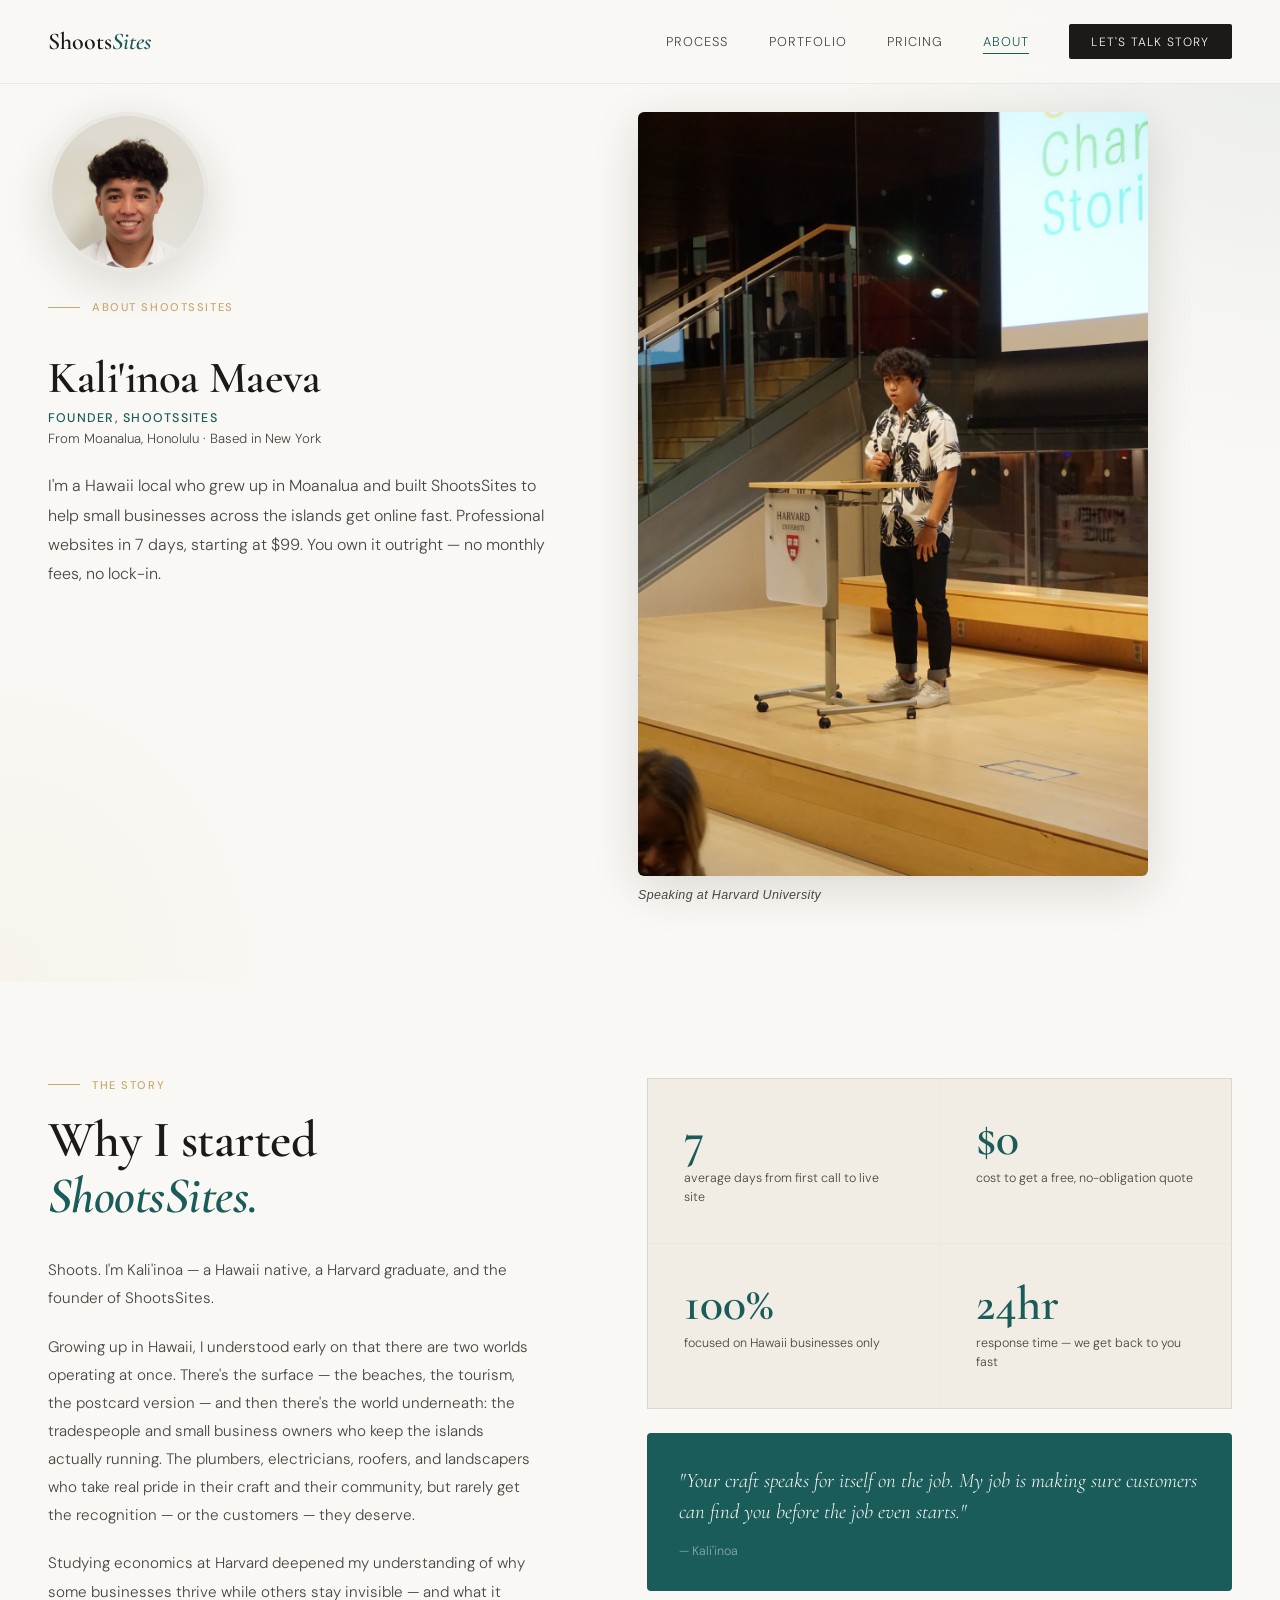
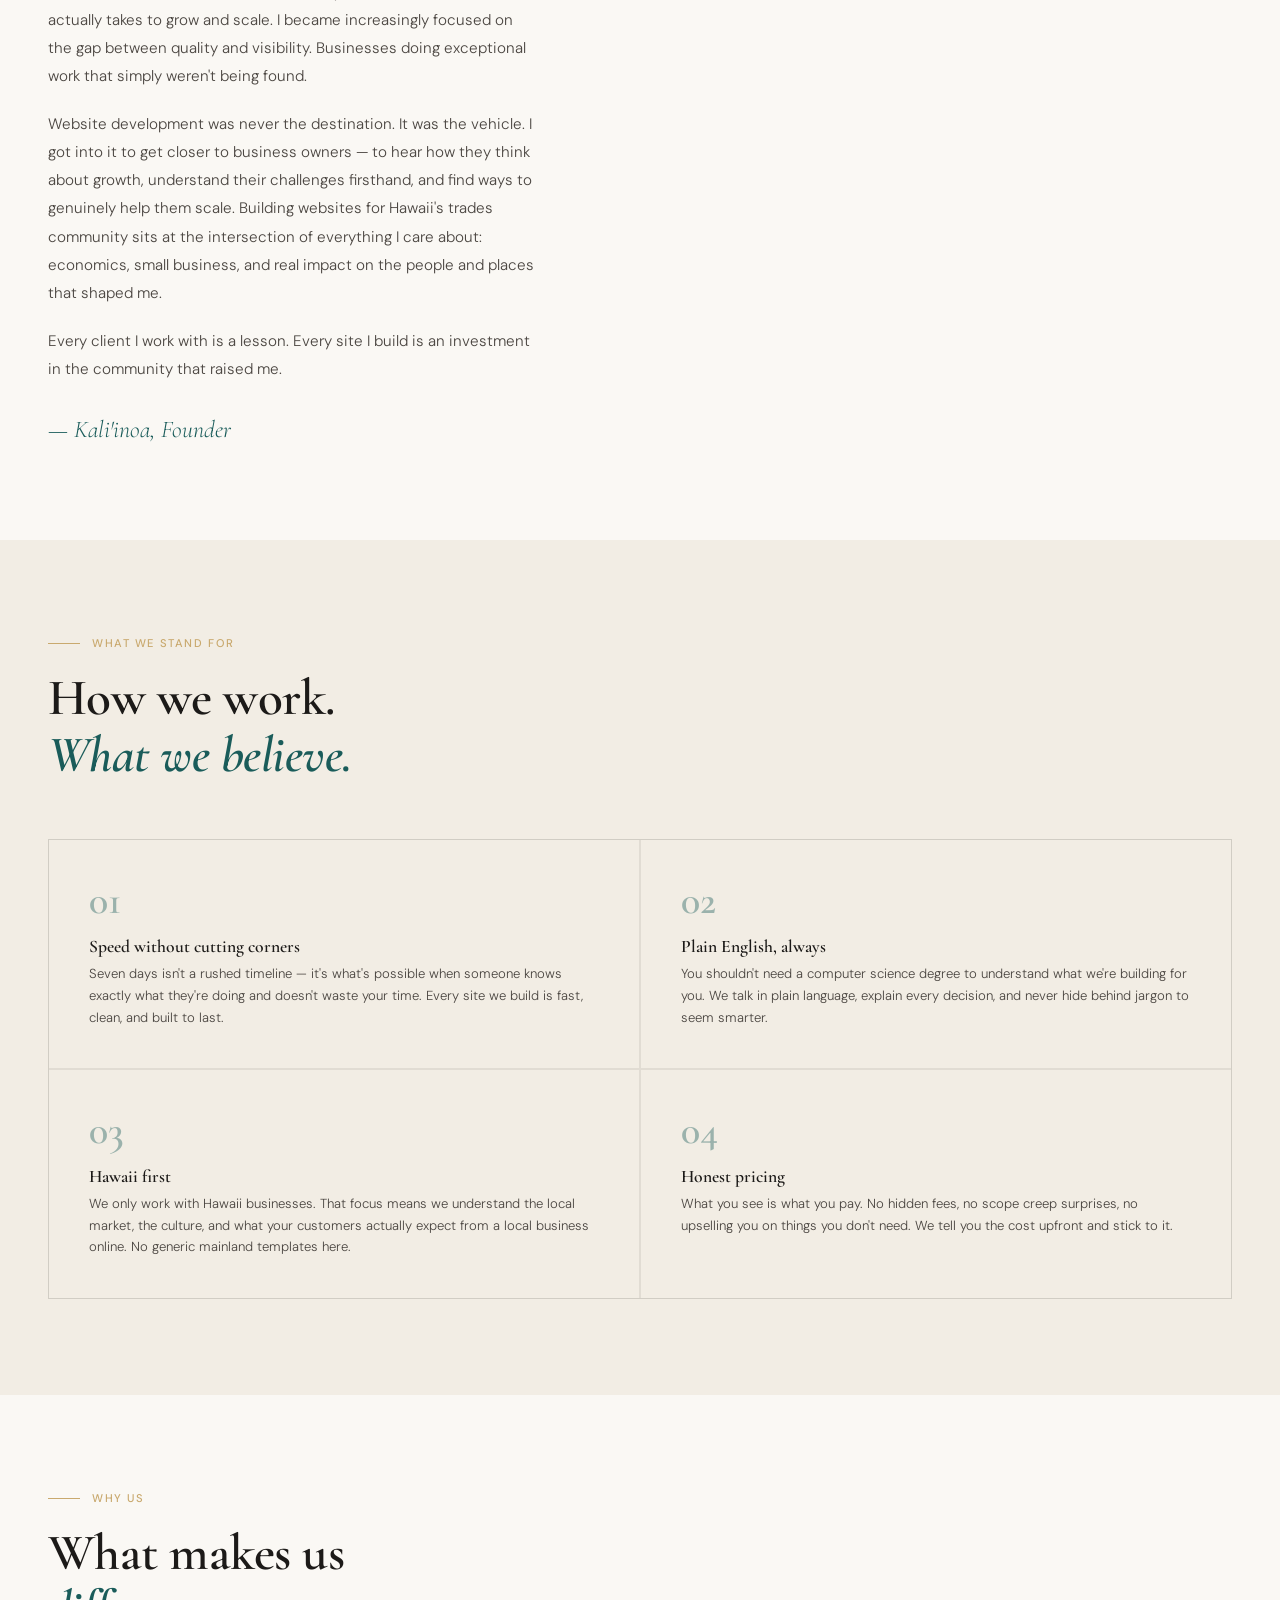
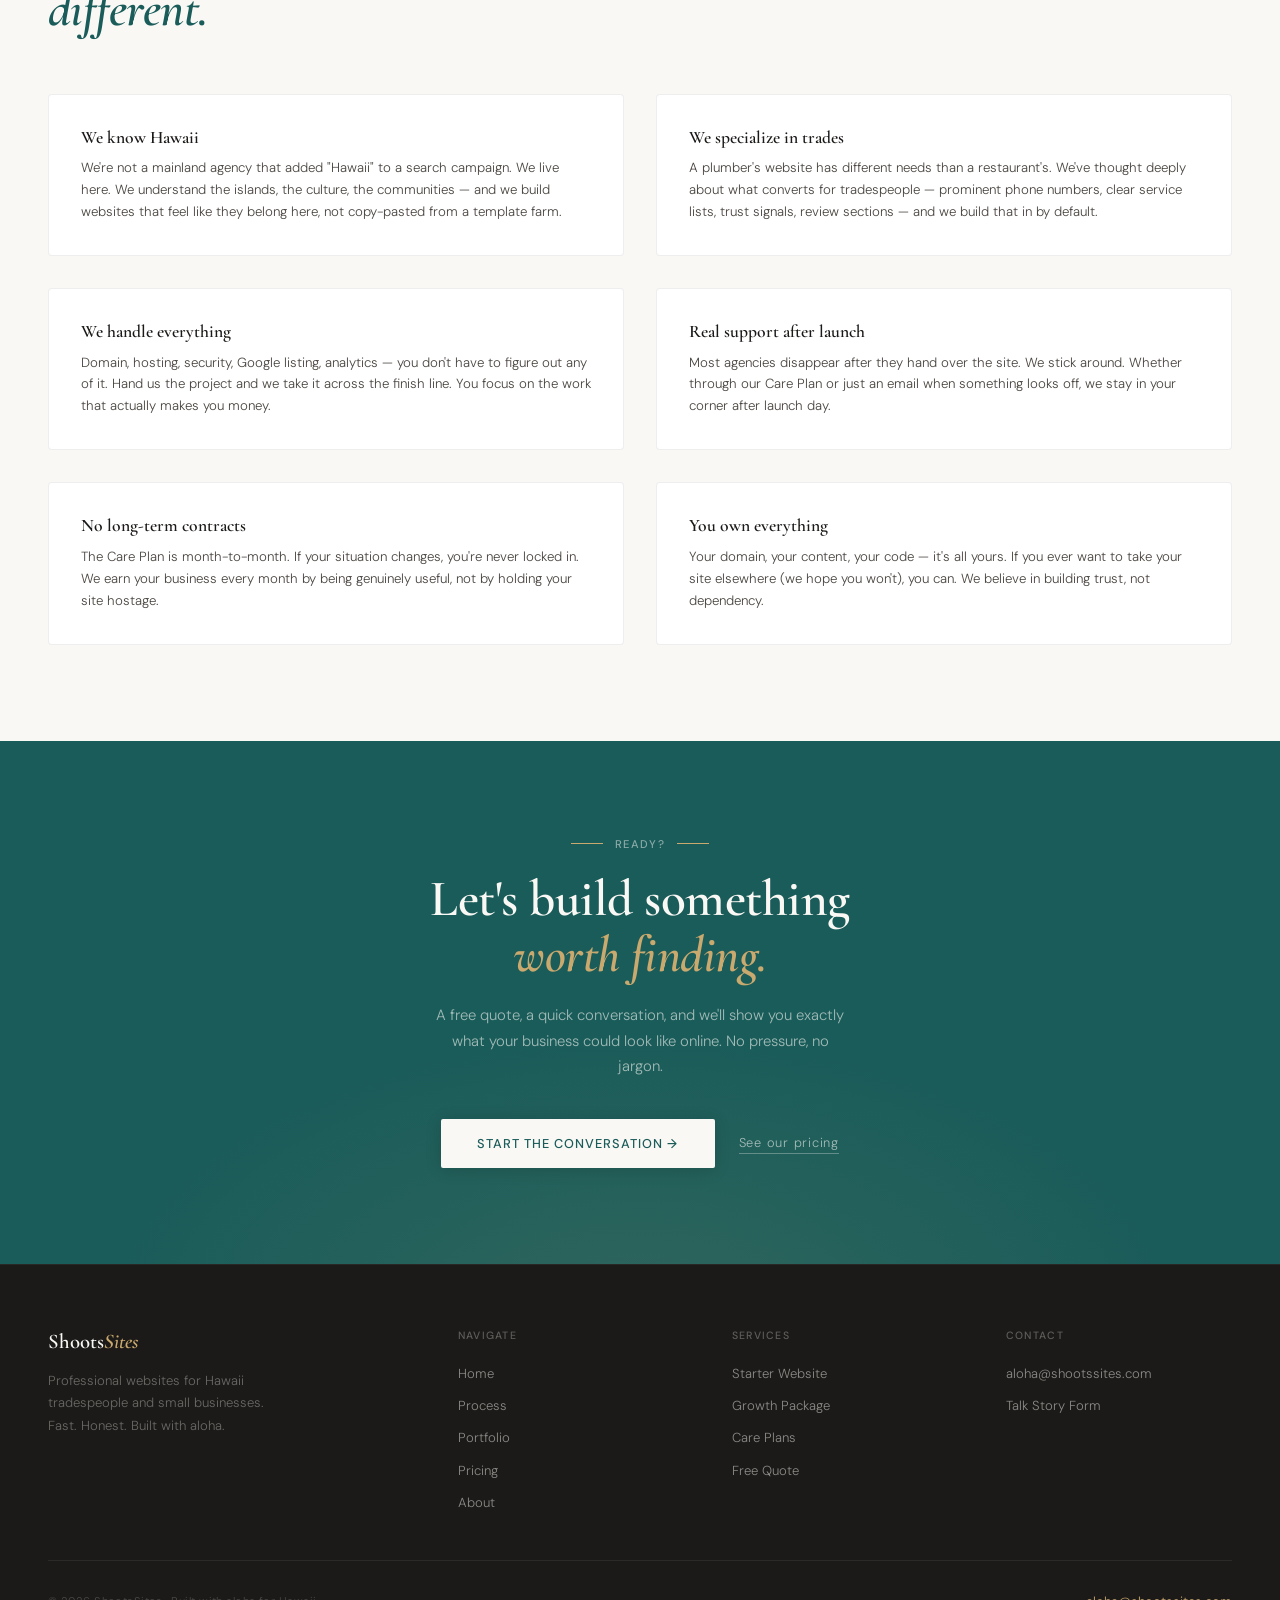
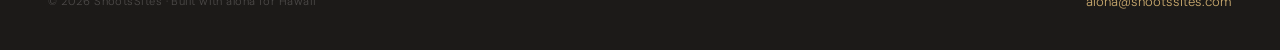
==== commit dabe0426: "Rework about hero: Harvard photo side-by-side with founder bio" ====
--- a/about.html
+++ b/about.html
@@ -47,14 +47,16 @@
   <!-- ── PROFILE HERO ─────────────────────────────── -->
   <div class="about-profile-hero">
     <div class="about-profile-inner">
-      <div class="about-profile-img-wrap">
-        <img
-          src="assets/images/headshot.jpg"
-          alt="Kali'inoa Maeva, Founder of ShootsSites"
-          class="about-profile-img"
-        >
-      </div>
-      <div>
+
+      <!-- Left: headshot + bio -->
+      <div class="about-profile-left">
+        <div class="about-profile-img-wrap">
+          <img
+            src="assets/images/headshot.jpg"
+            alt="Kali'inoa Maeva, Founder of ShootsSites"
+            class="about-profile-img"
+          >
+        </div>
         <div class="eyebrow" style="opacity:0;animation:riseIn 0.8s 0.1s ease forwards;">
           <span class="eyebrow-line"></span>
           <span class="eyebrow-text">About ShootsSites</span>
@@ -63,15 +65,18 @@
         <div class="about-profile-role" style="opacity:0;animation:riseIn 0.8s 0.3s ease forwards;">Founder, ShootsSites</div>
         <div class="about-profile-location" style="opacity:0;animation:riseIn 0.8s 0.35s ease forwards;">From Moanalua, Honolulu · Based in New York</div>
         <p class="about-profile-bio" style="opacity:0;animation:riseIn 0.8s 0.45s ease forwards;">I'm a Hawaii local who grew up in Moanalua and built ShootsSites to help small businesses across the islands get online fast. Professional websites in 7 days, starting at $99. You own it outright — no monthly fees, no lock-in.</p>
-        <div class="about-harvard" style="opacity:0;animation:riseIn 0.8s 0.6s ease forwards;">
-          <img
-            src="assets/images/harvard-speaking.jpg"
-            alt="Kali'inoa speaking at Harvard University"
-            class="about-harvard-img"
-          >
-          <div class="about-harvard-caption">Speaking at Harvard University</div>
-        </div>
-      </div>
+      </div>
+
+      <!-- Right: Harvard speaking photo -->
+      <div class="about-profile-right" style="opacity:0;animation:riseIn 0.8s 0.55s ease forwards;">
+        <img
+          src="assets/images/harvard-speaking.jpg"
+          alt="Kali'inoa speaking at Harvard University"
+          class="about-harvard-img"
+        >
+        <div class="about-harvard-caption">Speaking at Harvard University</div>
+      </div>
+
     </div>
   </div>
 
--- a/style.css
+++ b/style.css
@@ -310,7 +310,7 @@
 
 /* ── ABOUT PROFILE HERO ──────────────────────── */
 .about-profile-hero {
-  padding: 7rem 3rem 4rem;
+  padding: 7rem 3rem 5rem;
   position: relative; overflow: hidden;
   background:
     radial-gradient(ellipse 60% 80% at 100% 0%, rgba(26,92,90,0.07) 0%, transparent 60%),
@@ -318,12 +318,13 @@
     var(--foam);
 }
 .about-profile-inner {
-  display: grid; grid-template-columns: auto 1fr;
-  gap: 4rem; align-items: start; max-width: 860px;
-}
-.about-profile-img-wrap { flex-shrink: 0; }
+  display: grid; grid-template-columns: 1fr 1fr;
+  gap: 5rem; align-items: start; max-width: 1100px;
+}
+.about-profile-left { display: flex; flex-direction: column; }
+.about-profile-img-wrap { margin-bottom: 1.75rem; }
 .about-profile-img {
-  width: 180px; height: 180px; border-radius: 50%;
+  width: 160px; height: 160px; border-radius: 50%;
   object-fit: cover; object-position: center top;
   border: 4px solid rgba(28,26,24,0.08);
   box-shadow: 0 12px 48px rgba(28,26,24,0.14);
@@ -331,7 +332,7 @@
 }
 .about-profile-name {
   font-family: 'Cormorant Garamond', serif;
-  font-weight: 600; font-size: clamp(2.2rem, 4vw, 3rem);
+  font-weight: 600; font-size: clamp(2.2rem, 3.5vw, 3rem);
   color: var(--basalt); line-height: 1.1;
   margin-top: 0.5rem; margin-bottom: 0.4rem;
 }
@@ -346,18 +347,15 @@
 }
 .about-profile-bio {
   font-size: 1rem; color: var(--basalt-soft);
-  line-height: 1.82; max-width: 520px;
-}
-
-/* Harvard credibility strip */
-.about-harvard {
-  margin-top: 3.5rem; padding-top: 3.5rem;
-  border-top: 1px solid rgba(28,26,24,0.07);
-  max-width: 560px;
-}
+  line-height: 1.82;
+}
+
+/* Harvard credibility — right column */
+.about-profile-right { display: flex; flex-direction: column; }
 .about-harvard-img {
-  width: 100%; border-radius: 4px; display: block;
-  box-shadow: 0 8px 32px rgba(28,26,24,0.12);
+  width: 100%; border-radius: 6px; display: block;
+  object-fit: cover; object-position: center top;
+  box-shadow: 0 12px 48px rgba(28,26,24,0.14);
 }
 .about-harvard-caption {
   font-size: 0.78rem; color: var(--basalt-soft);
@@ -1001,8 +999,9 @@
 
 /* ── RESPONSIVE ──────────────────────────────── */
 @media (max-width: 1024px) {
-  .about-profile-inner { grid-template-columns: 1fr; gap: 2.5rem; }
+  .about-profile-inner { grid-template-columns: 1fr; gap: 3rem; }
   .about-profile-img { width: 140px; height: 140px; }
+  .about-profile-right { order: -1; } /* Harvard photo moves above bio on mobile */
   .founder-strip { padding: 1.75rem 1.5rem; }
   .about-story-wrap { grid-template-columns: 1fr; gap: 3rem; }
   .process-step-full { grid-template-columns: 60px 1fr; }
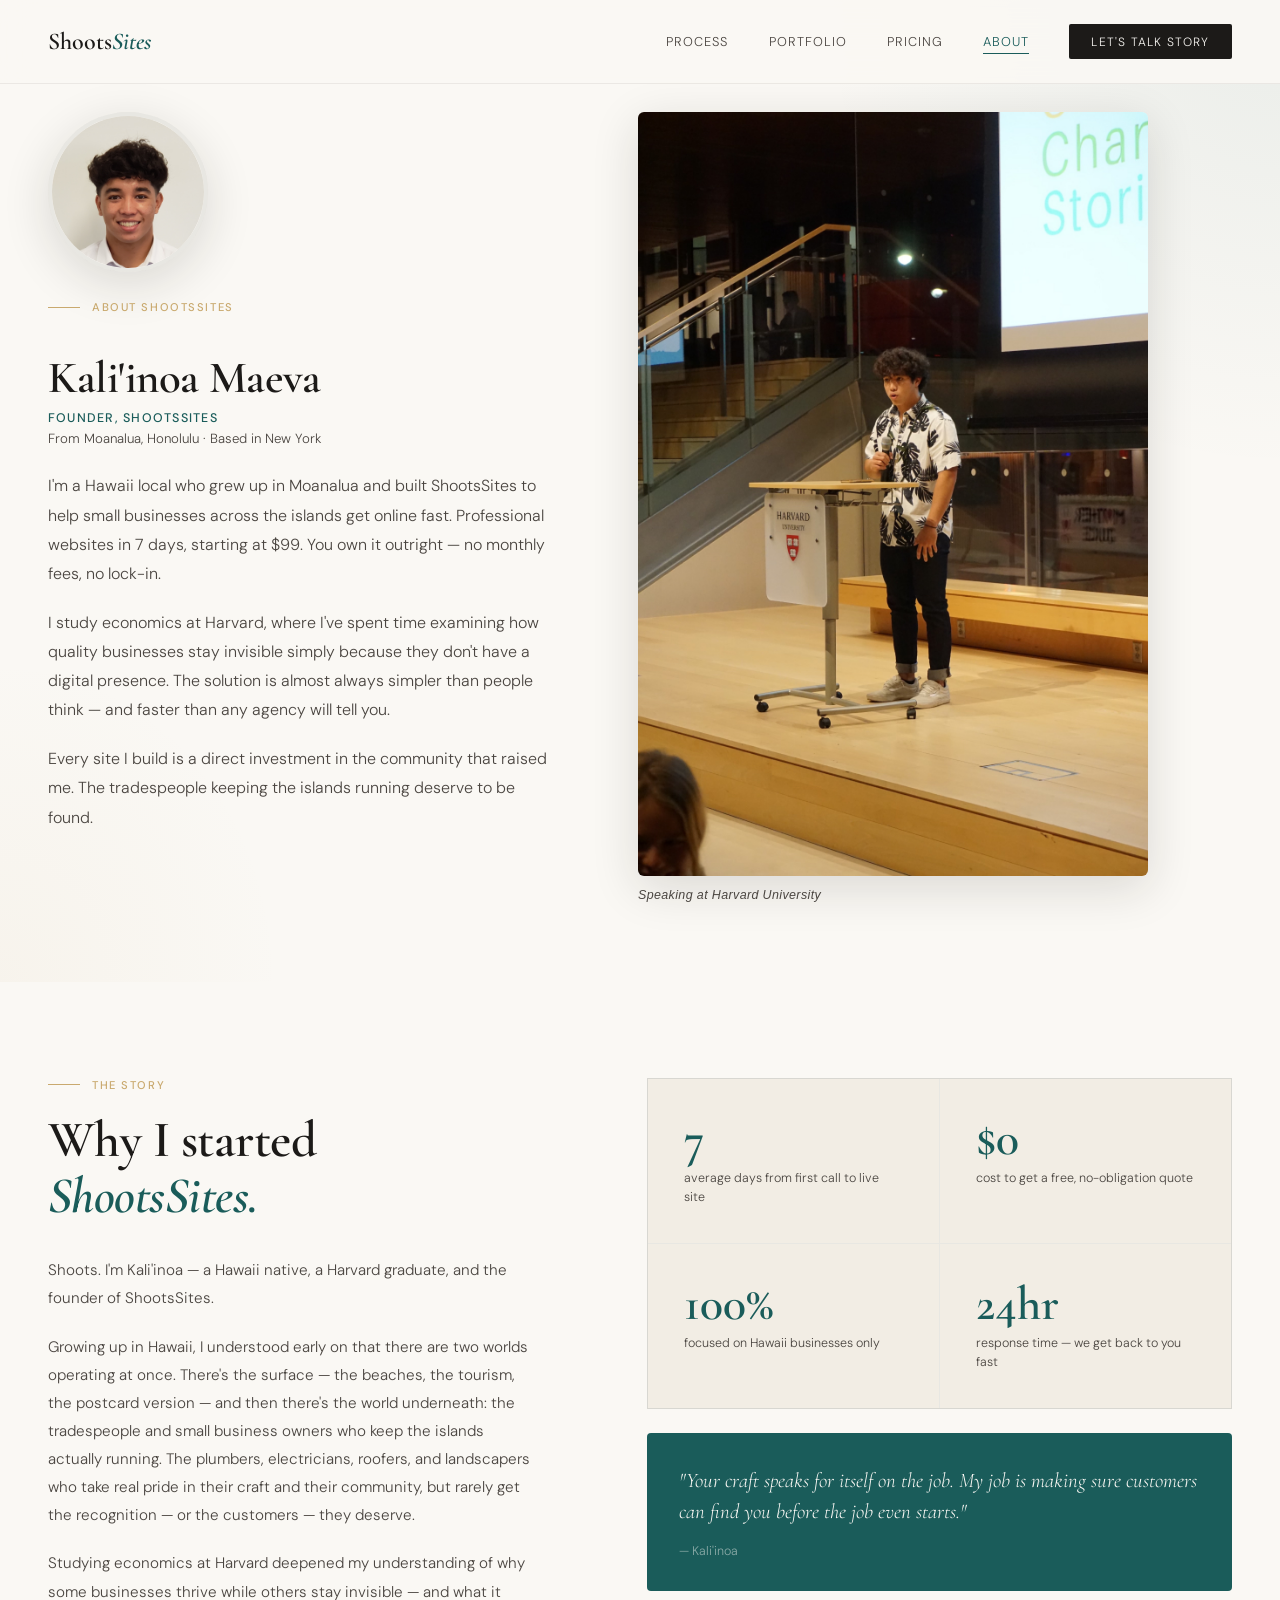
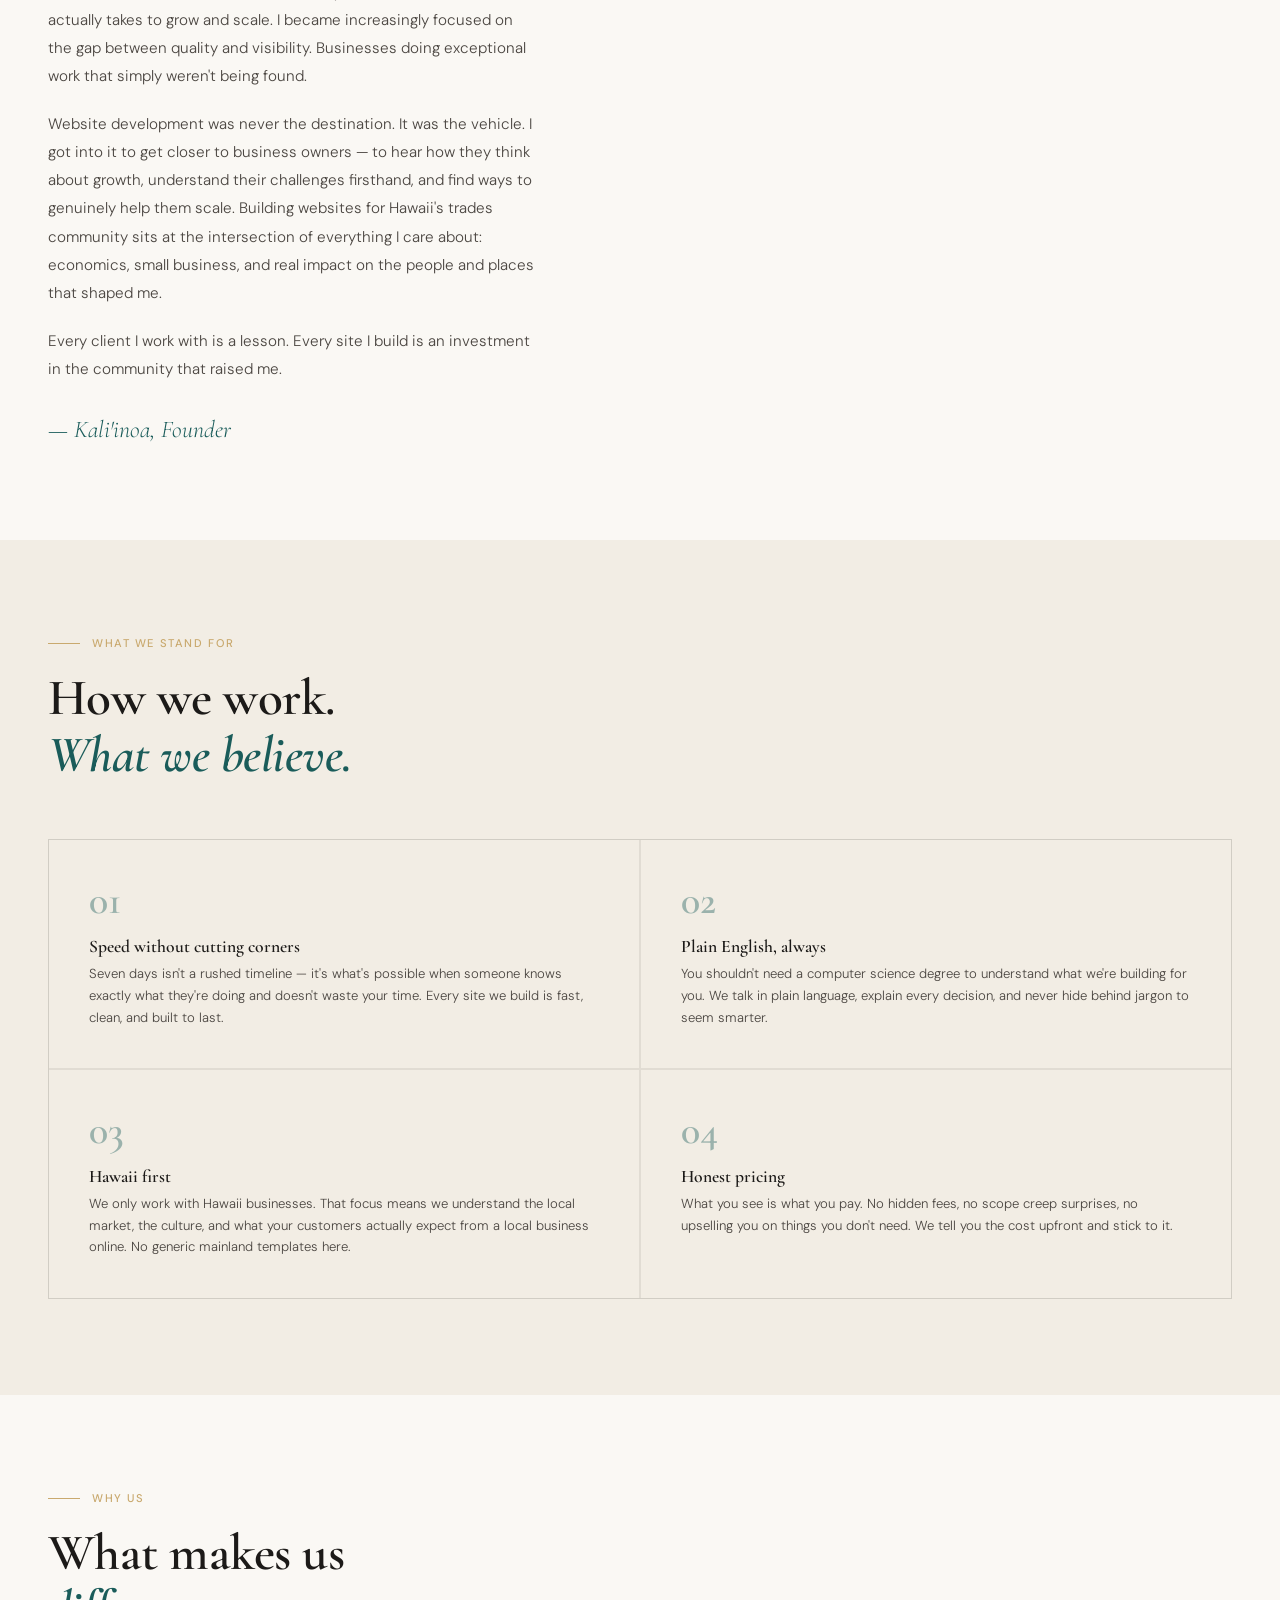
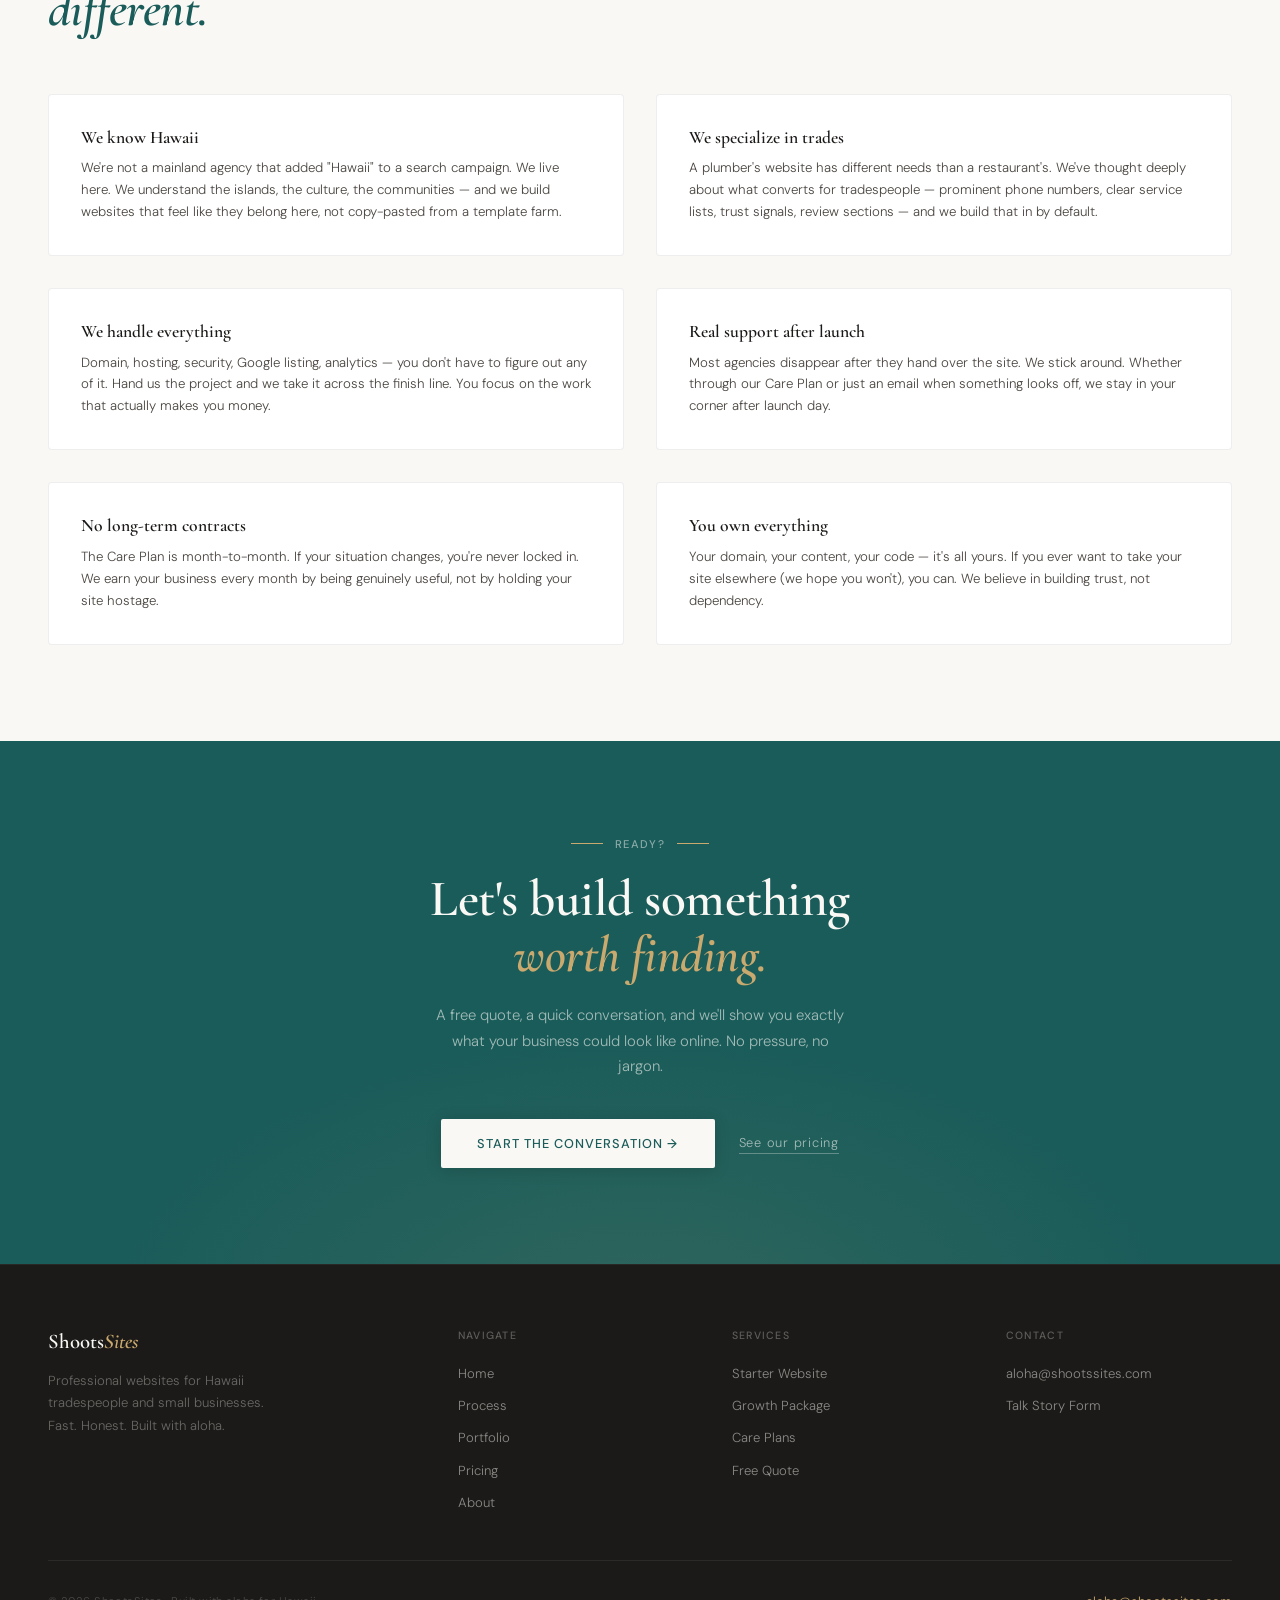
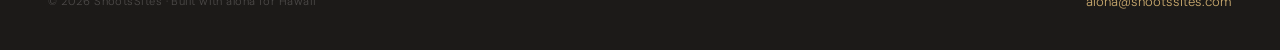
==== commit b2f6734d: "Extend founder bio and fix Harvard photo proportions" ====
--- a/about.html
+++ b/about.html
@@ -65,15 +65,19 @@
         <div class="about-profile-role" style="opacity:0;animation:riseIn 0.8s 0.3s ease forwards;">Founder, ShootsSites</div>
         <div class="about-profile-location" style="opacity:0;animation:riseIn 0.8s 0.35s ease forwards;">From Moanalua, Honolulu · Based in New York</div>
         <p class="about-profile-bio" style="opacity:0;animation:riseIn 0.8s 0.45s ease forwards;">I'm a Hawaii local who grew up in Moanalua and built ShootsSites to help small businesses across the islands get online fast. Professional websites in 7 days, starting at $99. You own it outright — no monthly fees, no lock-in.</p>
+        <p class="about-profile-bio" style="opacity:0;animation:riseIn 0.8s 0.5s ease forwards;margin-top:1.25rem;">I study economics at Harvard, where I've spent time examining how quality businesses stay invisible simply because they don't have a digital presence. The solution is almost always simpler than people think — and faster than any agency will tell you.</p>
+        <p class="about-profile-bio" style="opacity:0;animation:riseIn 0.8s 0.55s ease forwards;margin-top:1.25rem;">Every site I build is a direct investment in the community that raised me. The tradespeople keeping the islands running deserve to be found.</p>
       </div>
 
       <!-- Right: Harvard speaking photo -->
-      <div class="about-profile-right" style="opacity:0;animation:riseIn 0.8s 0.55s ease forwards;">
-        <img
-          src="assets/images/harvard-speaking.jpg"
-          alt="Kali'inoa speaking at Harvard University"
-          class="about-harvard-img"
-        >
+      <div class="about-profile-right" style="opacity:0;animation:riseIn 0.8s 0.6s ease forwards;">
+        <div class="about-harvard-img-wrap">
+          <img
+            src="assets/images/harvard-speaking.jpg"
+            alt="Kali'inoa speaking at Harvard University"
+            class="about-harvard-img"
+          >
+        </div>
         <div class="about-harvard-caption">Speaking at Harvard University</div>
       </div>
 
--- a/style.css
+++ b/style.css
@@ -319,7 +319,7 @@
 }
 .about-profile-inner {
   display: grid; grid-template-columns: 1fr 1fr;
-  gap: 5rem; align-items: start; max-width: 1100px;
+  gap: 5rem; align-items: stretch; max-width: 1100px;
 }
 .about-profile-left { display: flex; flex-direction: column; }
 .about-profile-img-wrap { margin-bottom: 1.75rem; }
@@ -352,15 +352,18 @@
 
 /* Harvard credibility — right column */
 .about-profile-right { display: flex; flex-direction: column; }
+.about-harvard-img-wrap {
+  flex: 1; border-radius: 6px; overflow: hidden;
+  box-shadow: 0 12px 48px rgba(28,26,24,0.14);
+}
 .about-harvard-img {
-  width: 100%; border-radius: 6px; display: block;
-  object-fit: cover; object-position: center top;
-  box-shadow: 0 12px 48px rgba(28,26,24,0.14);
+  width: 100%; height: 100%; display: block;
+  object-fit: cover; object-position: center 15%;
 }
 .about-harvard-caption {
   font-size: 0.78rem; color: var(--basalt-soft);
   font-style: italic; margin-top: 0.75rem;
-  letter-spacing: 0.03em;
+  letter-spacing: 0.03em; flex-shrink: 0;
 }
 
 /* Homepage founder mini strip */
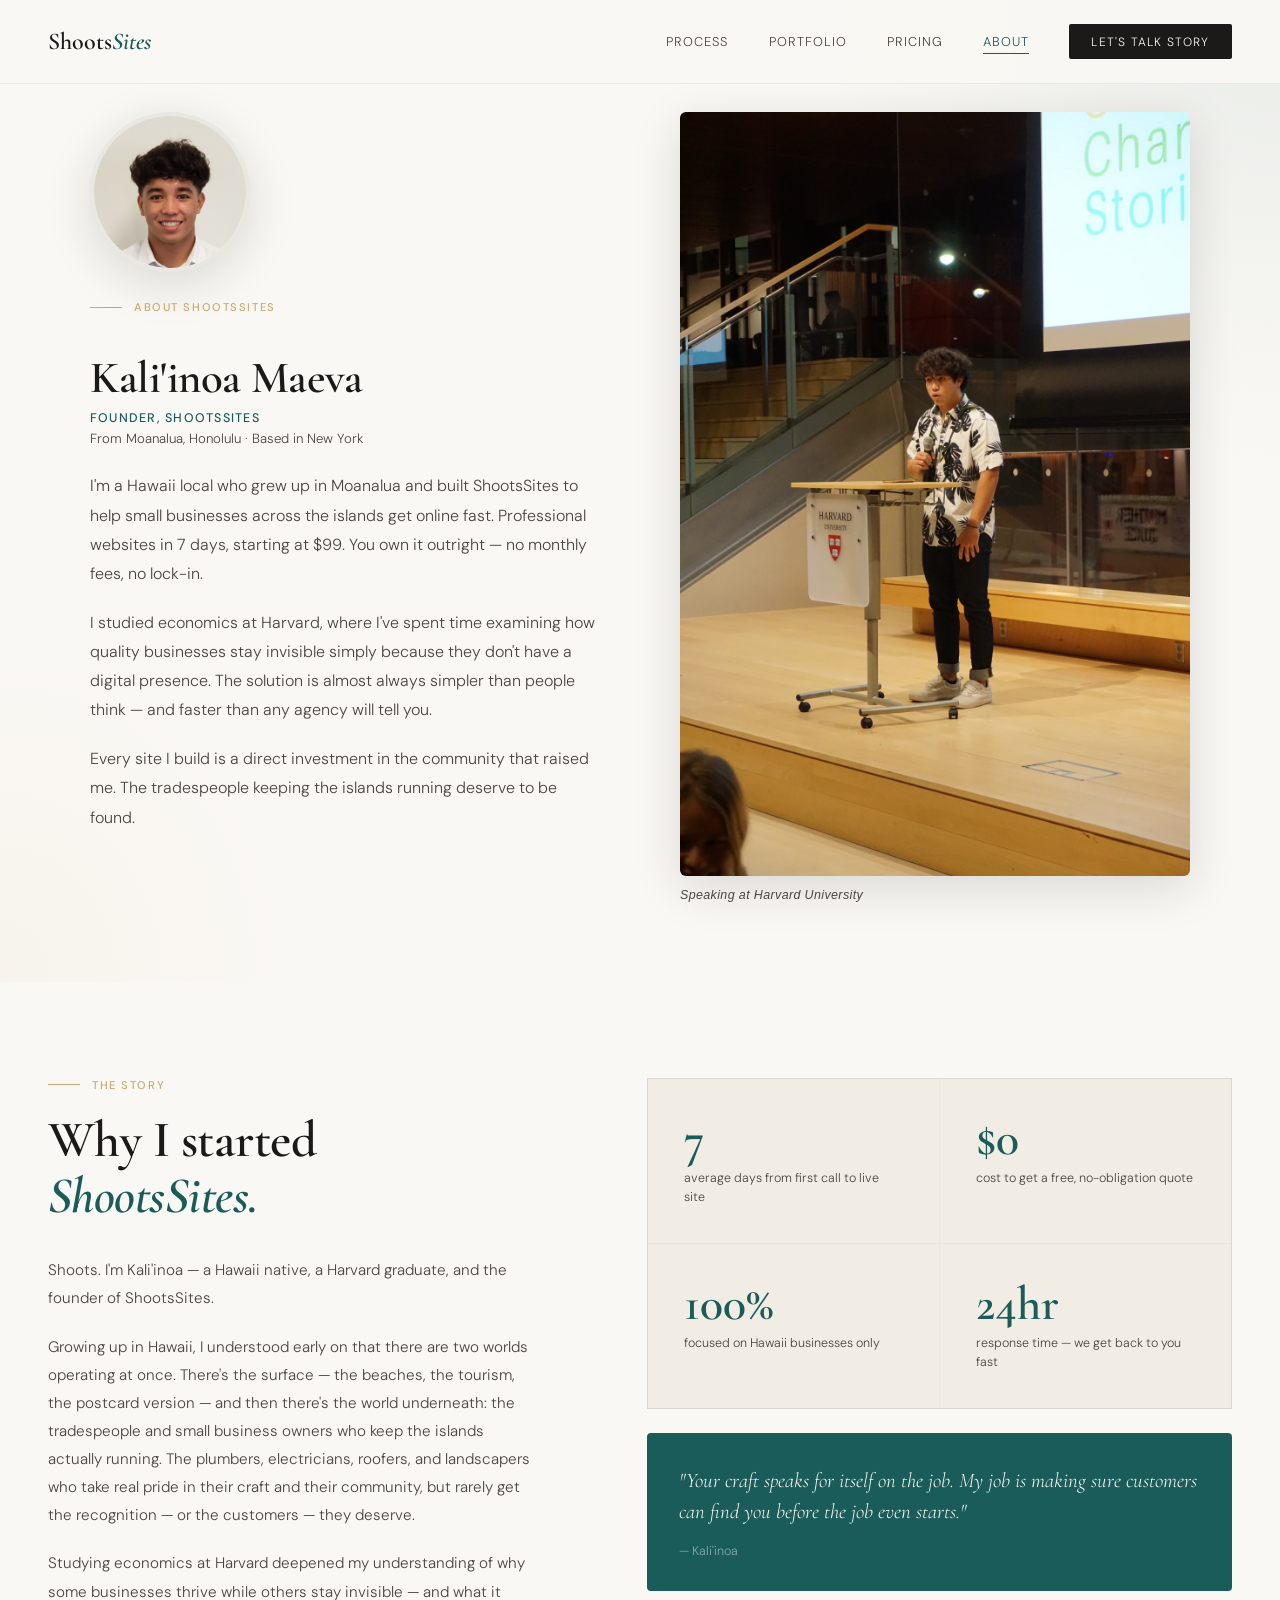
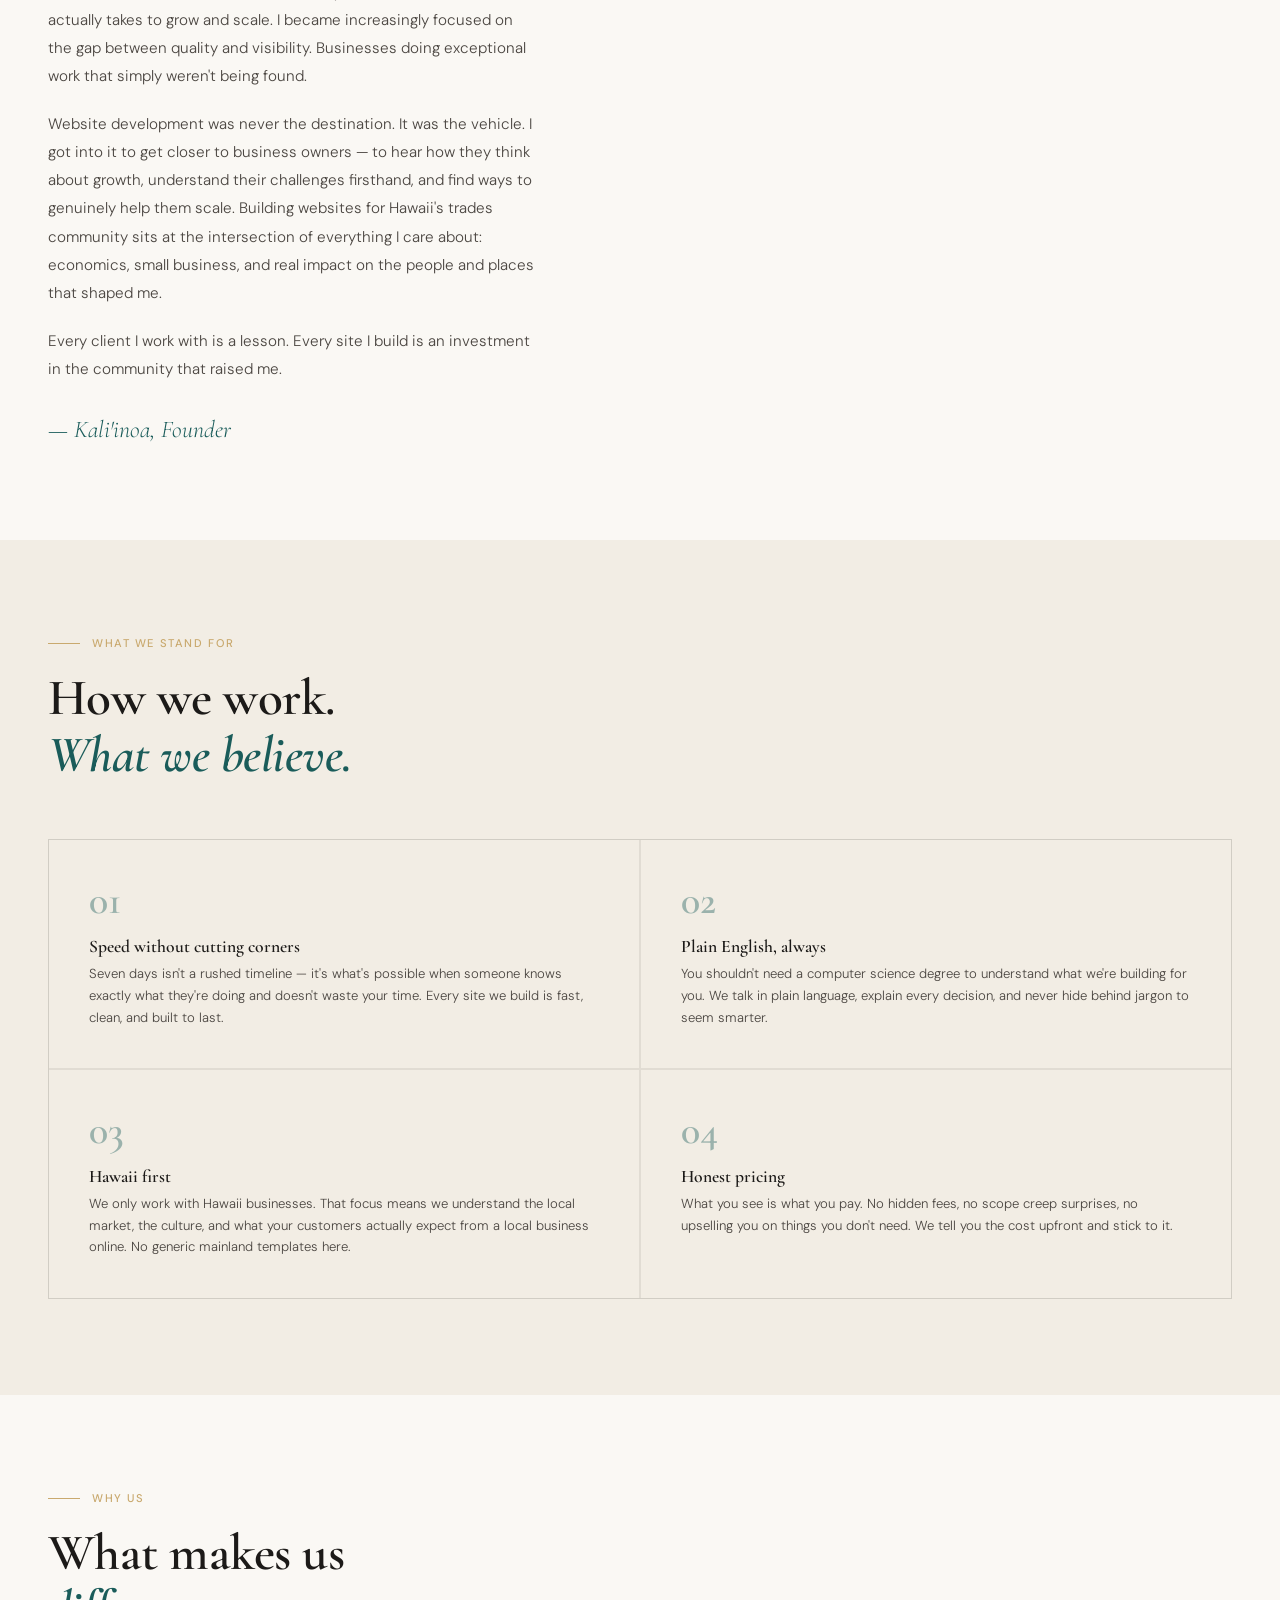
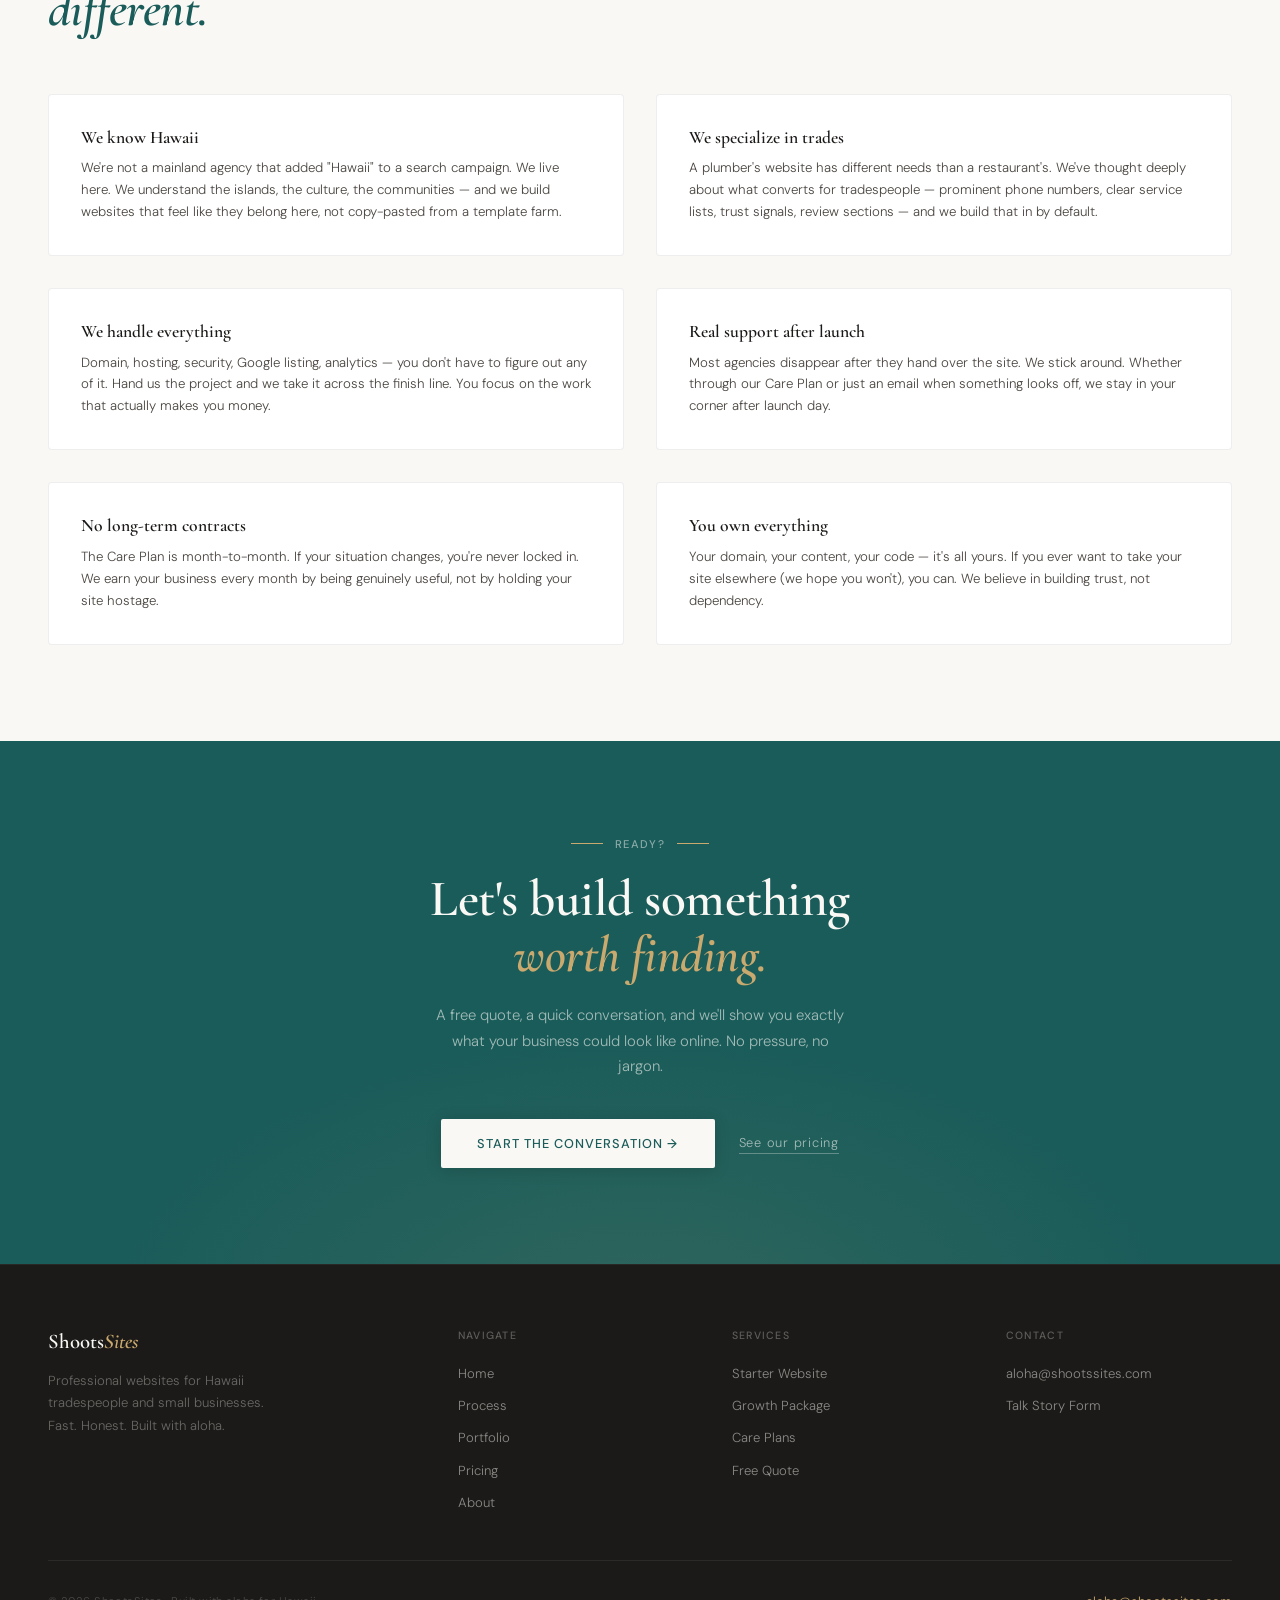
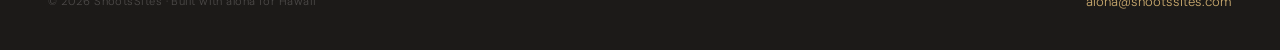
==== commit 65f39390: "Fix tense: study → studied" ====
--- a/about.html
+++ b/about.html
@@ -65,7 +65,7 @@
         <div class="about-profile-role" style="opacity:0;animation:riseIn 0.8s 0.3s ease forwards;">Founder, ShootsSites</div>
         <div class="about-profile-location" style="opacity:0;animation:riseIn 0.8s 0.35s ease forwards;">From Moanalua, Honolulu · Based in New York</div>
         <p class="about-profile-bio" style="opacity:0;animation:riseIn 0.8s 0.45s ease forwards;">I'm a Hawaii local who grew up in Moanalua and built ShootsSites to help small businesses across the islands get online fast. Professional websites in 7 days, starting at $99. You own it outright — no monthly fees, no lock-in.</p>
-        <p class="about-profile-bio" style="opacity:0;animation:riseIn 0.8s 0.5s ease forwards;margin-top:1.25rem;">I study economics at Harvard, where I've spent time examining how quality businesses stay invisible simply because they don't have a digital presence. The solution is almost always simpler than people think — and faster than any agency will tell you.</p>
+        <p class="about-profile-bio" style="opacity:0;animation:riseIn 0.8s 0.5s ease forwards;margin-top:1.25rem;">I studied economics at Harvard, where I've spent time examining how quality businesses stay invisible simply because they don't have a digital presence. The solution is almost always simpler than people think — and faster than any agency will tell you.</p>
         <p class="about-profile-bio" style="opacity:0;animation:riseIn 0.8s 0.55s ease forwards;margin-top:1.25rem;">Every site I build is a direct investment in the community that raised me. The tradespeople keeping the islands running deserve to be found.</p>
       </div>
 
--- a/style.css
+++ b/style.css
@@ -320,6 +320,7 @@
 .about-profile-inner {
   display: grid; grid-template-columns: 1fr 1fr;
   gap: 5rem; align-items: stretch; max-width: 1100px;
+  margin: 0 auto;
 }
 .about-profile-left { display: flex; flex-direction: column; }
 .about-profile-img-wrap { margin-bottom: 1.75rem; }
